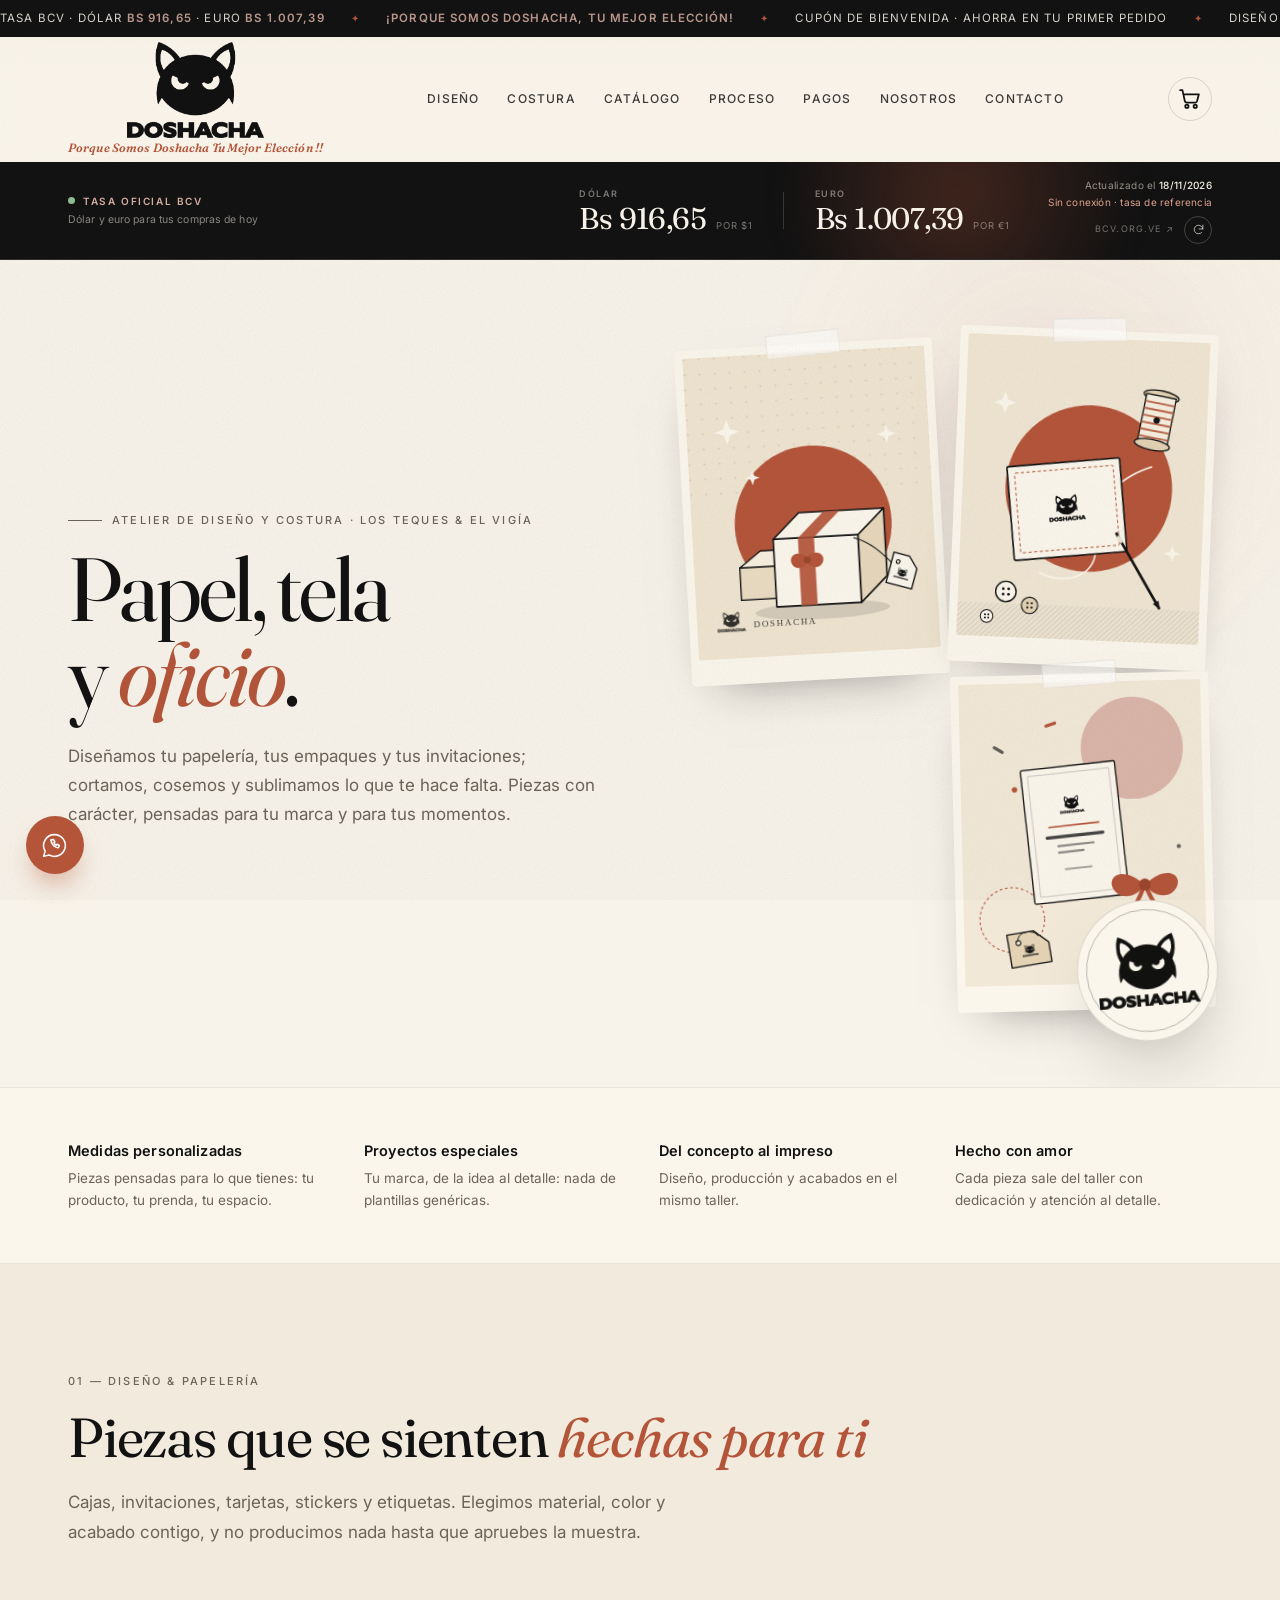
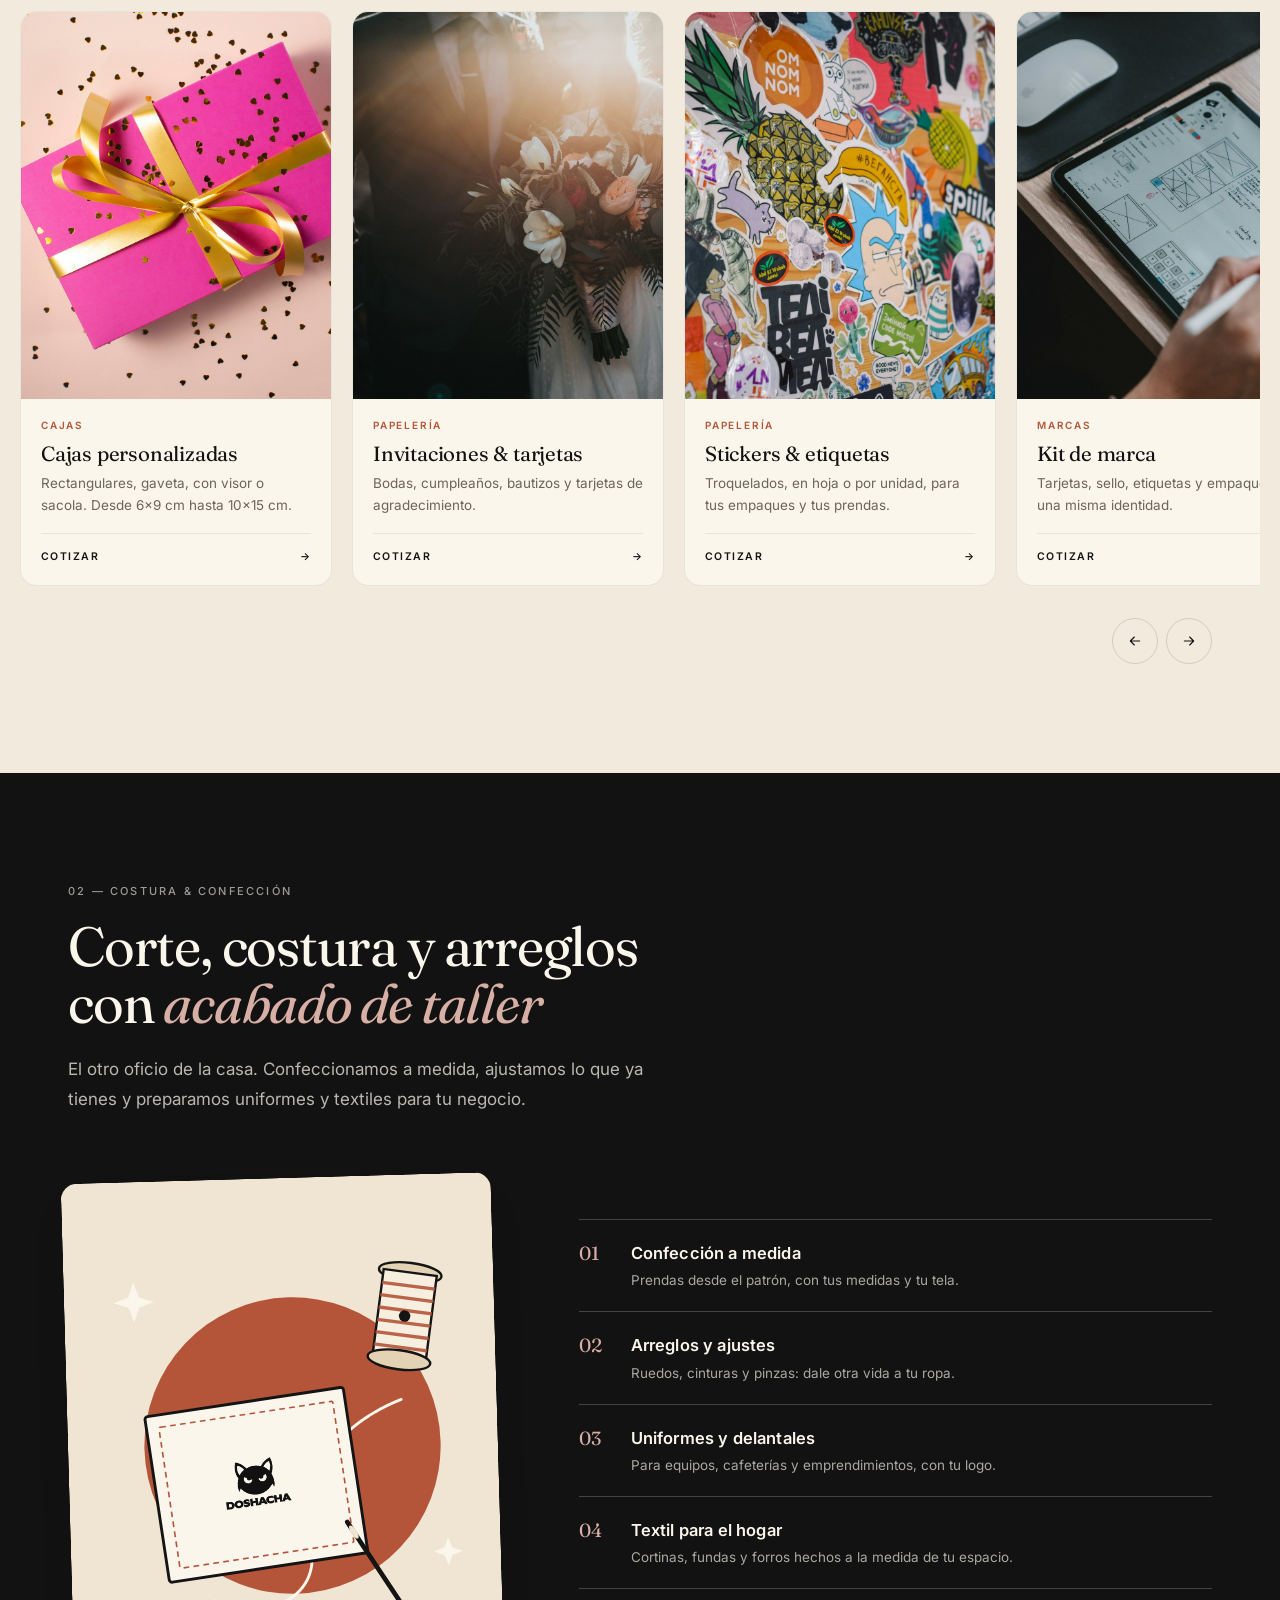
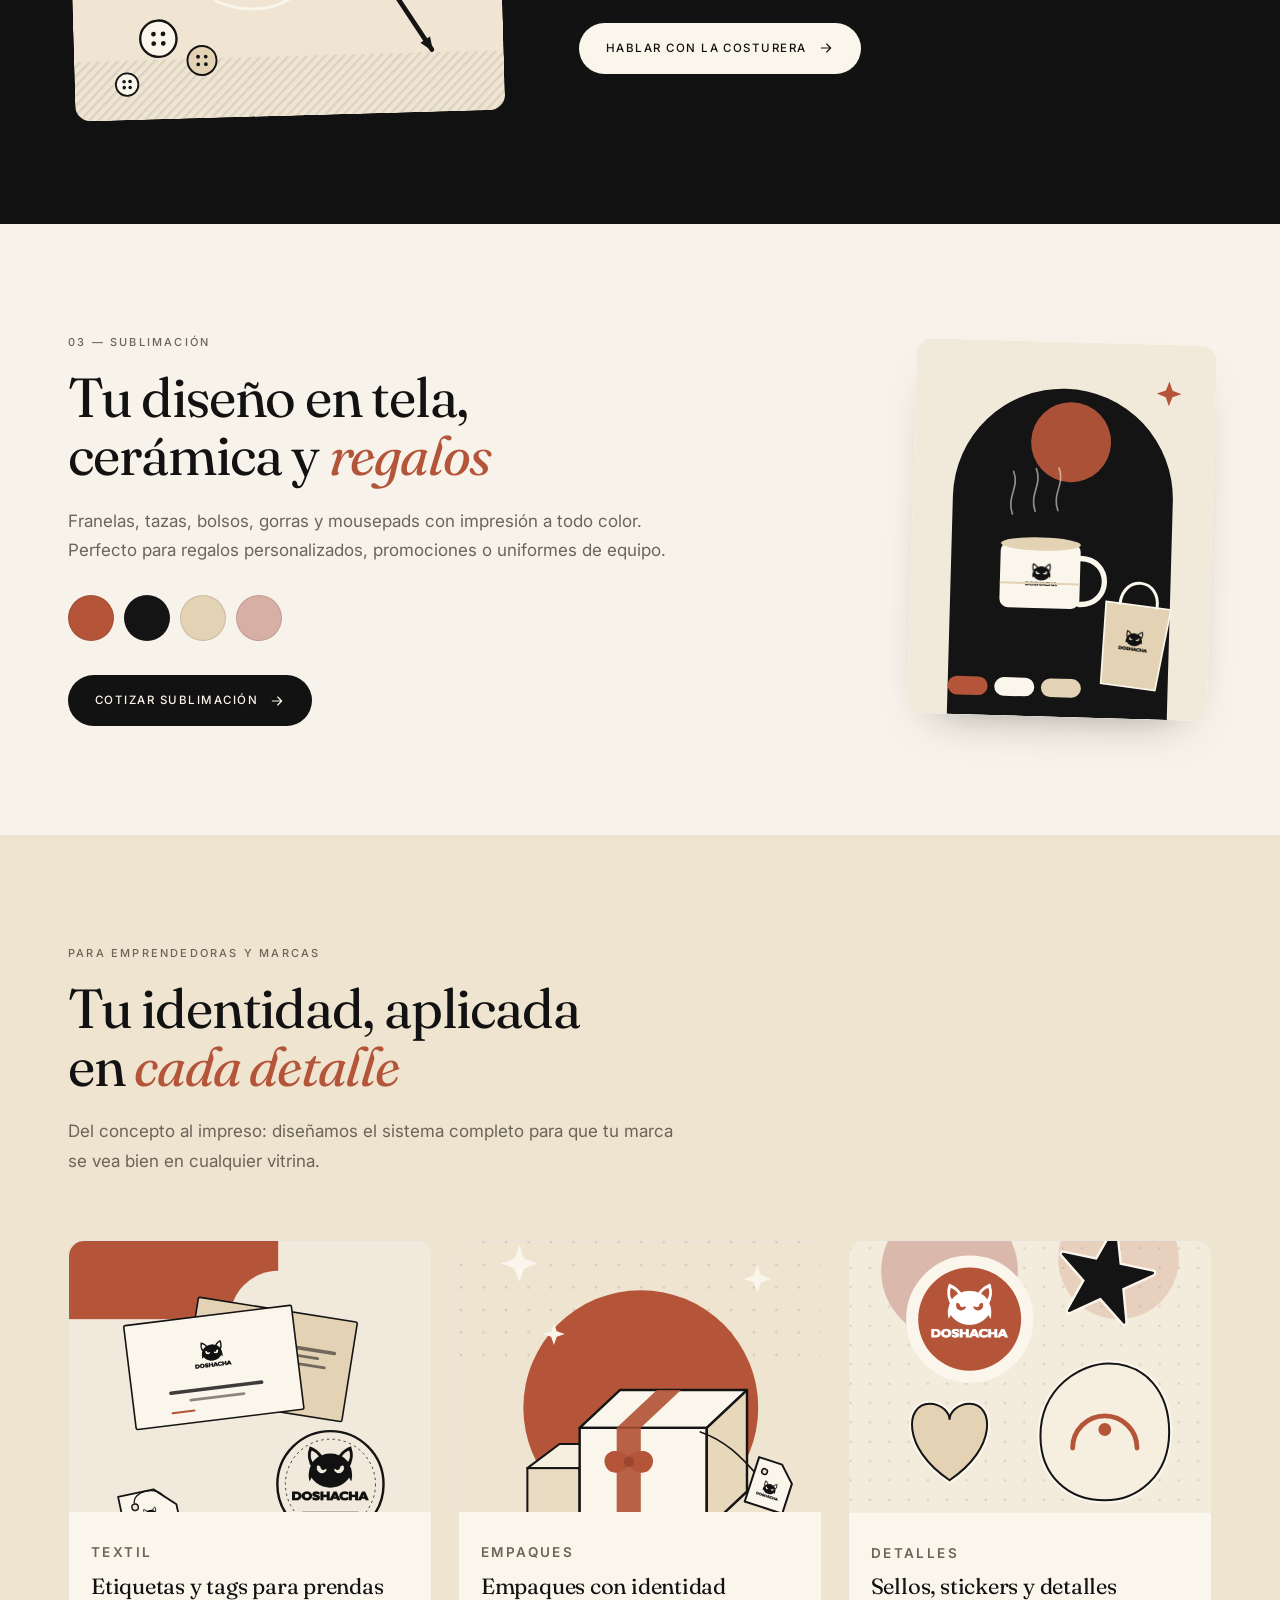
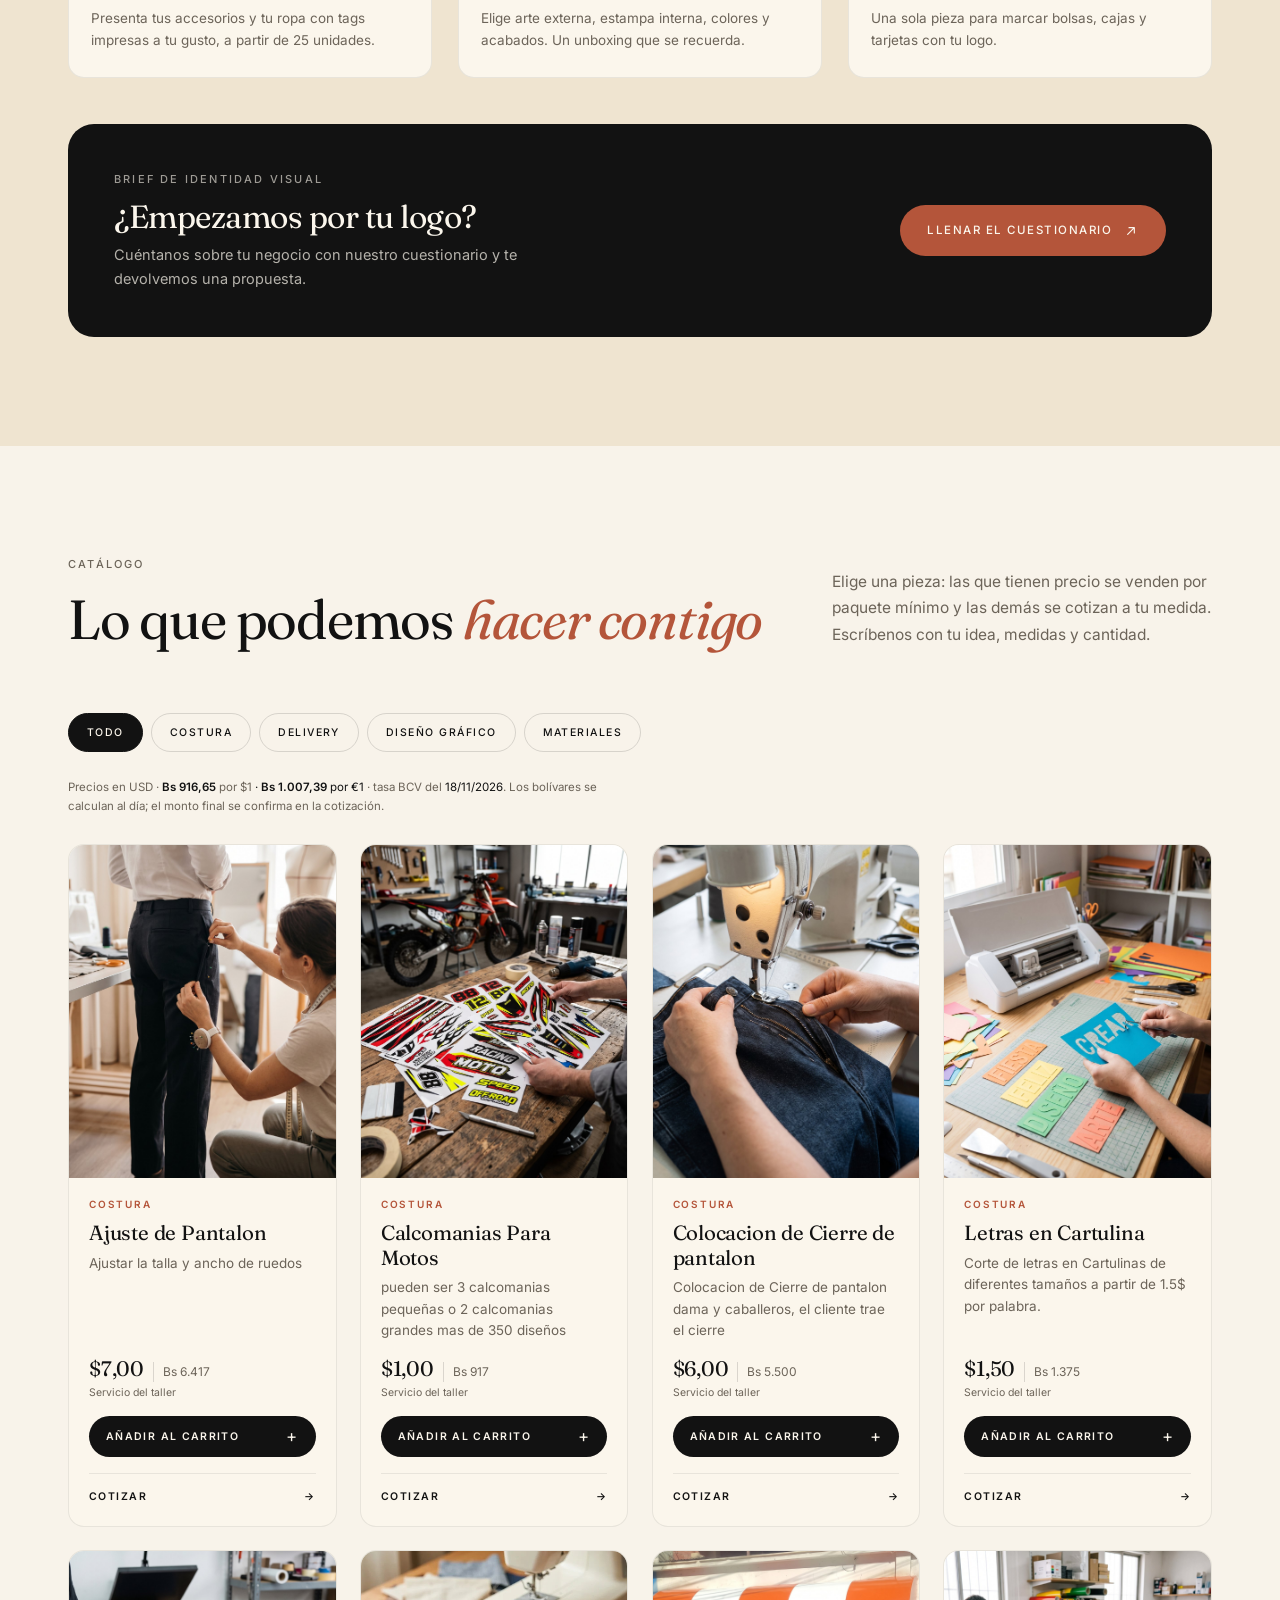
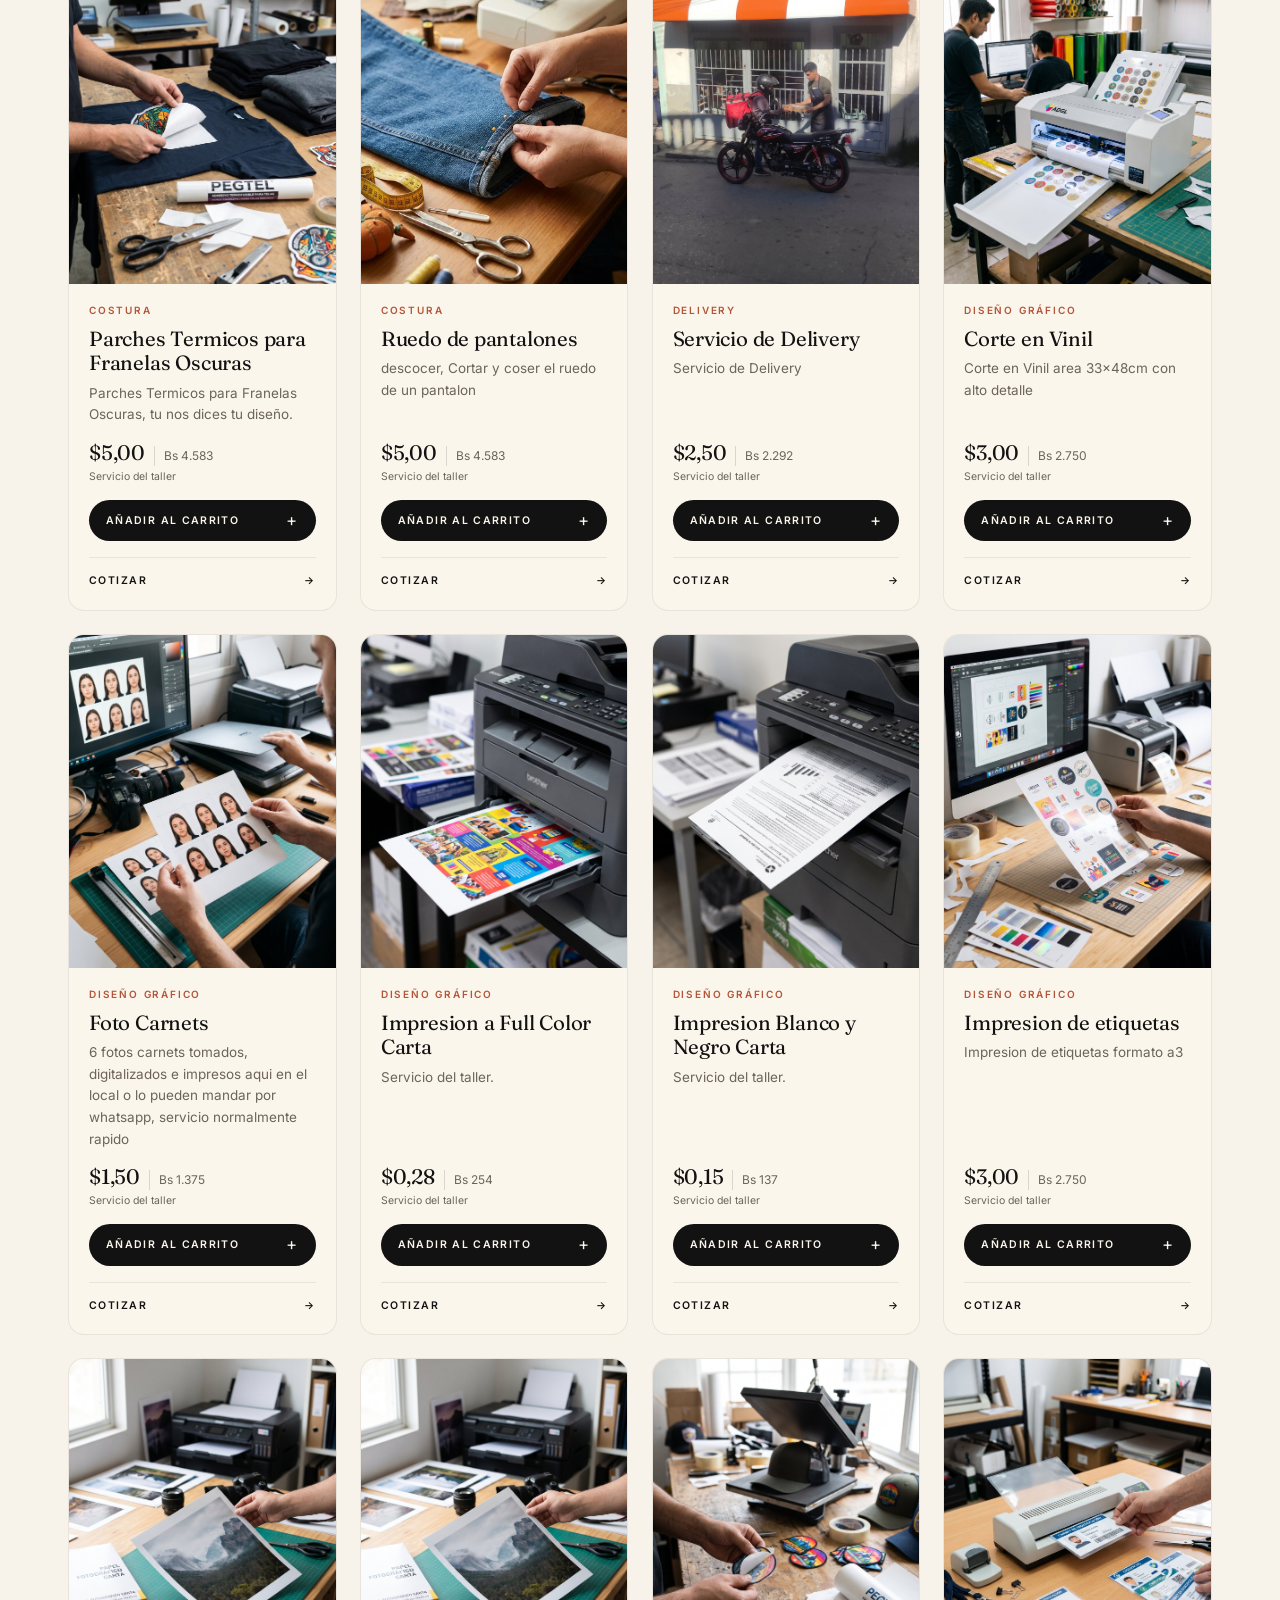
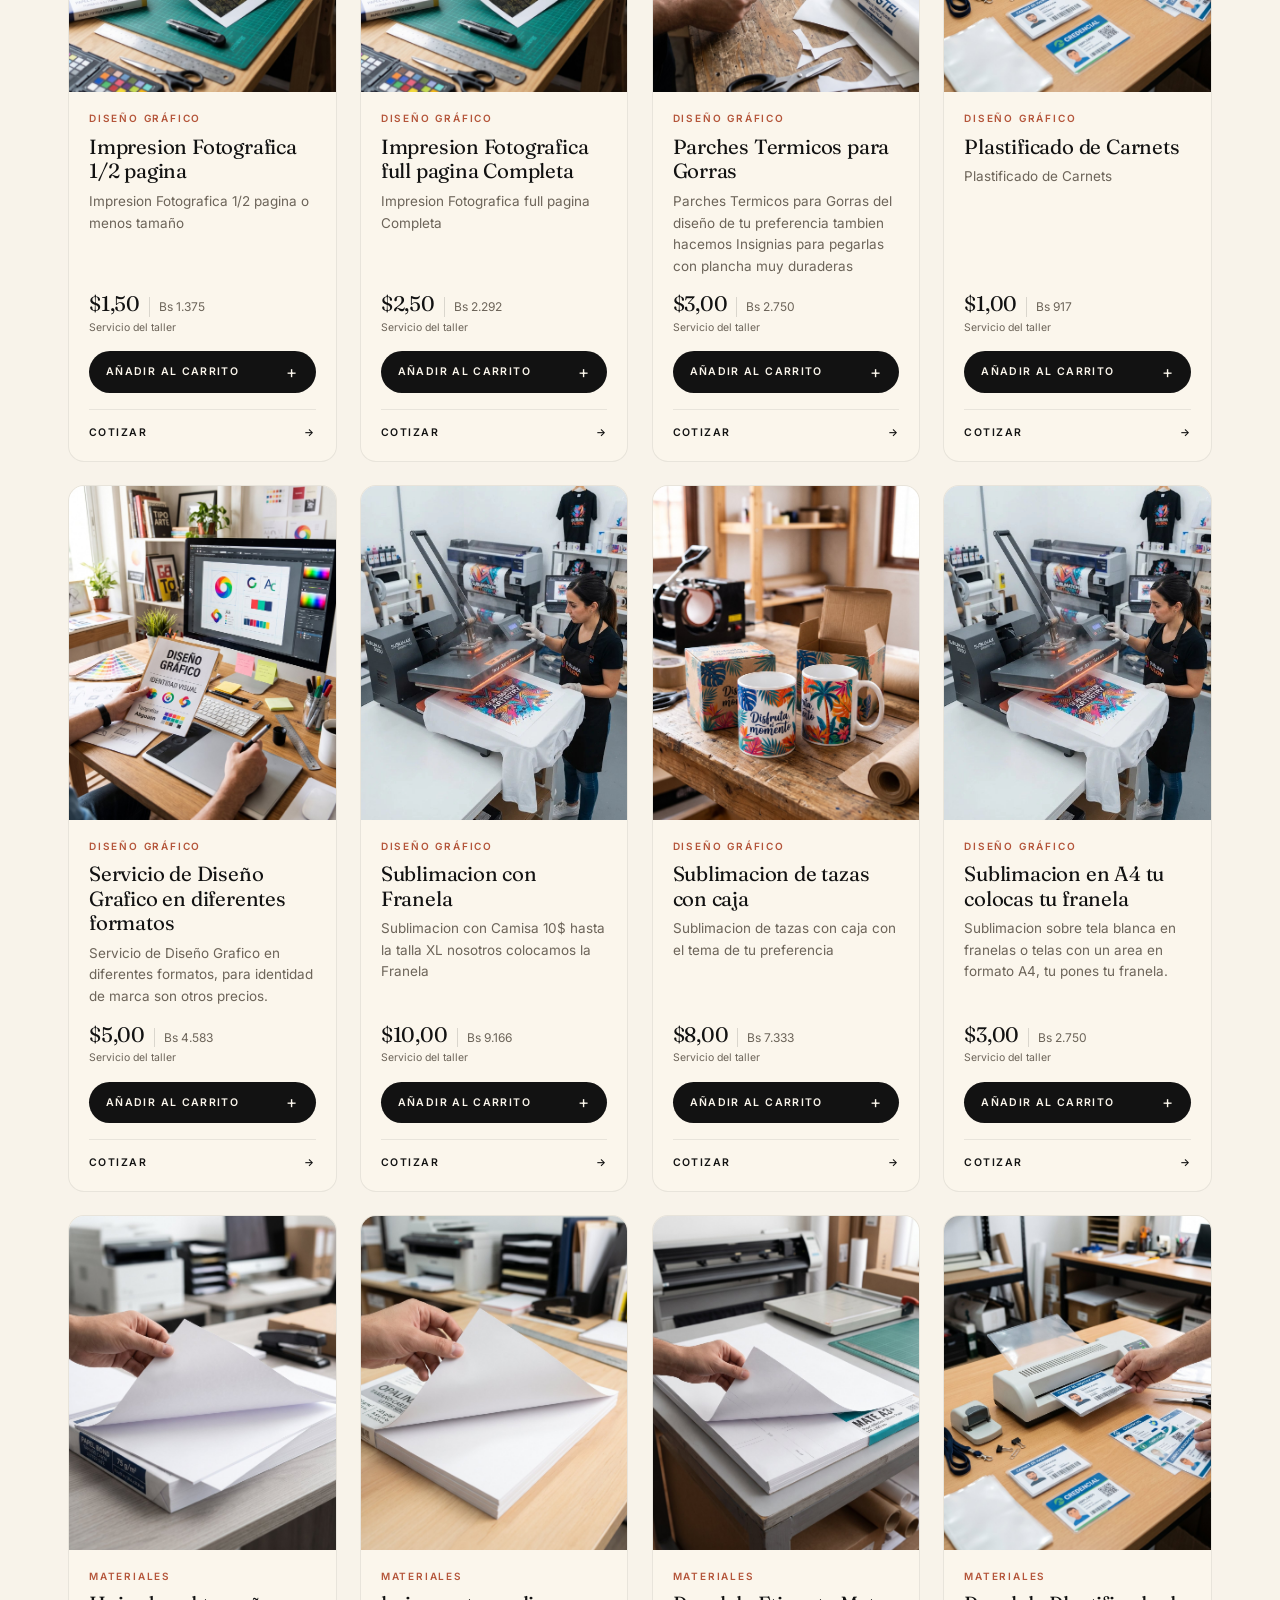
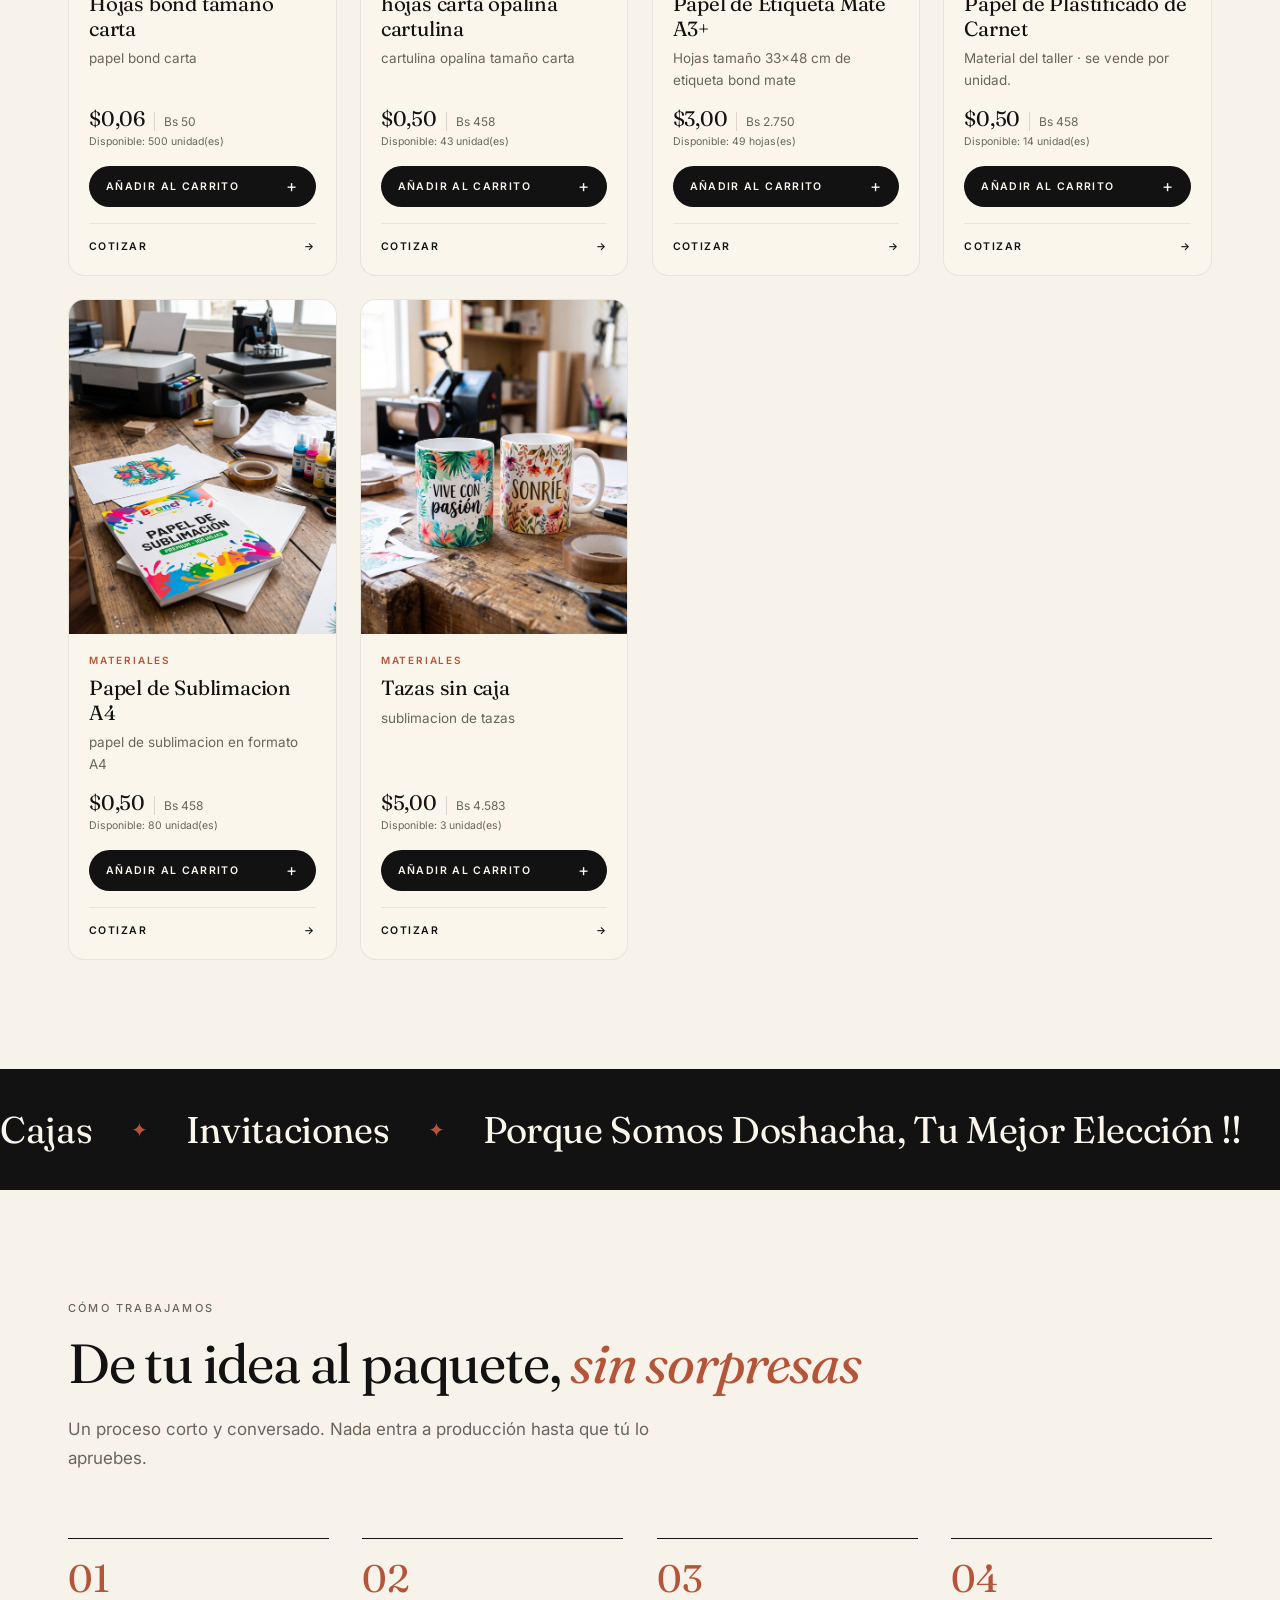
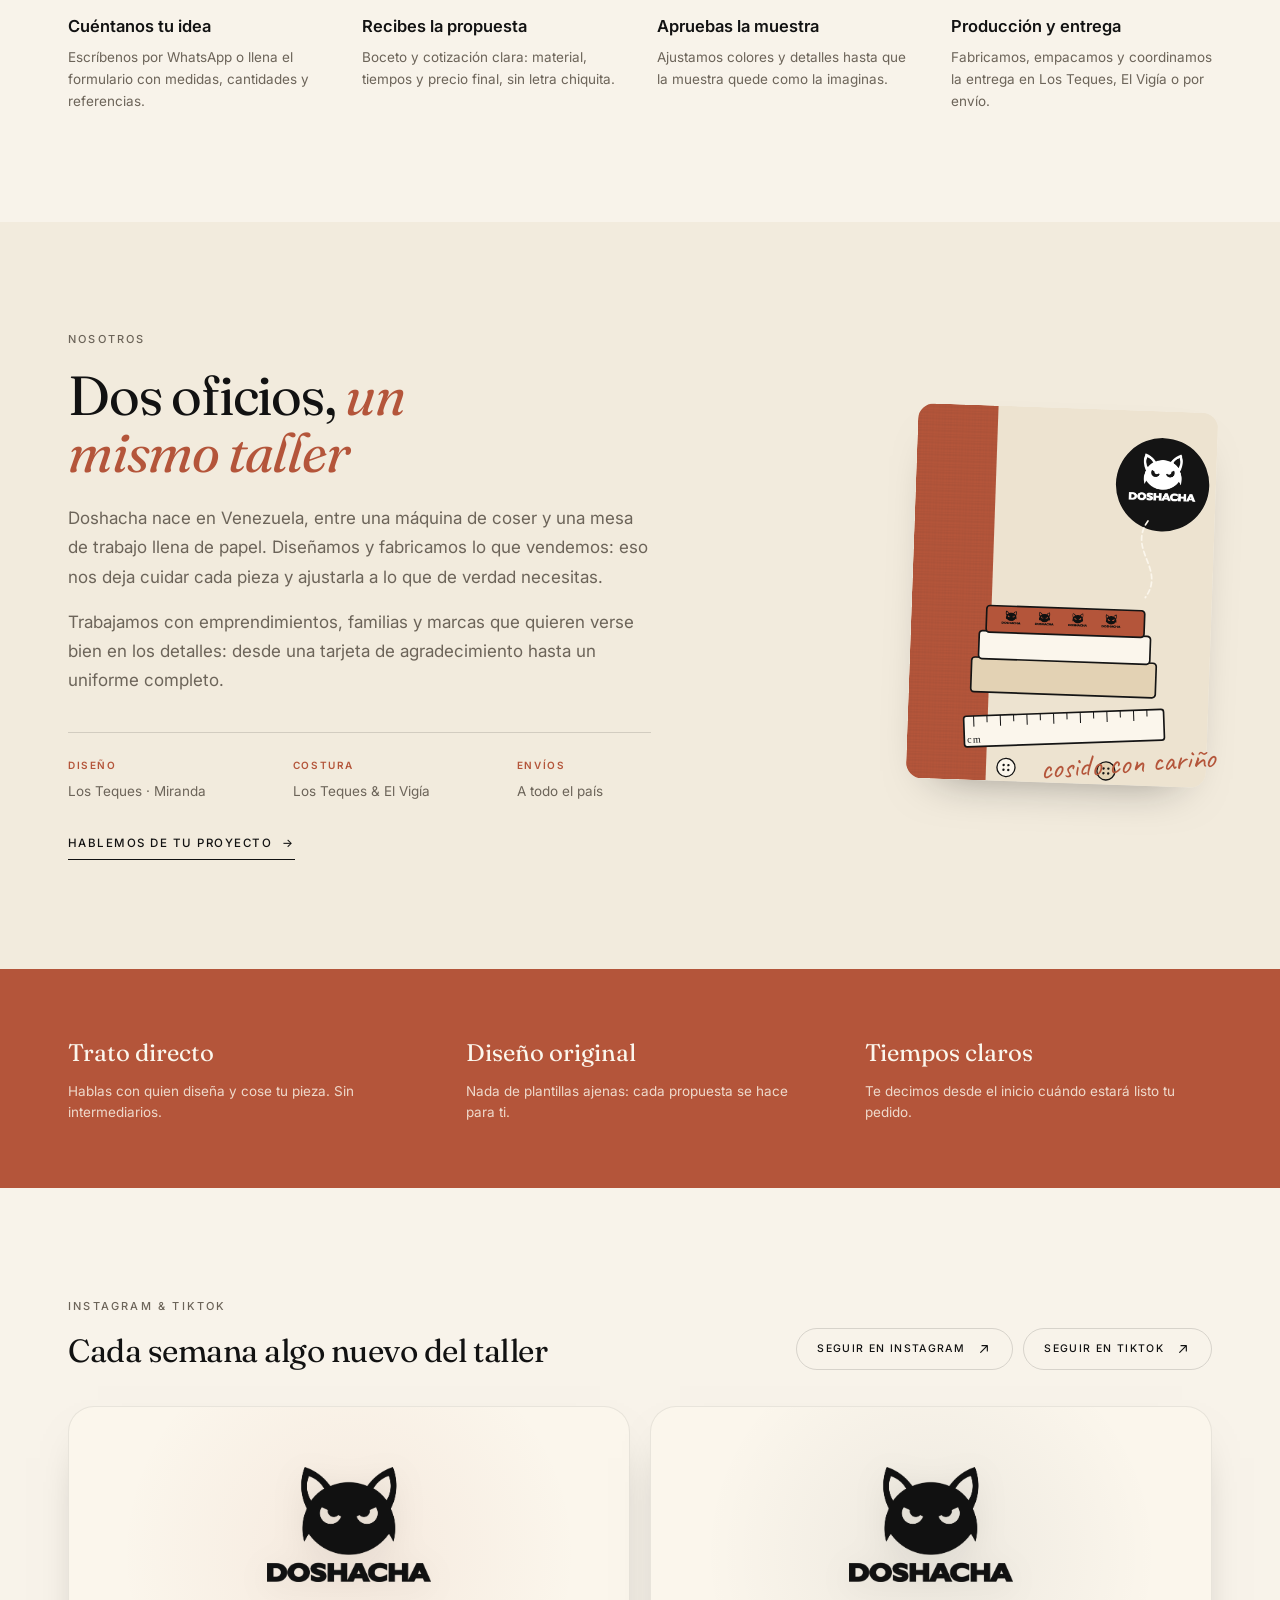
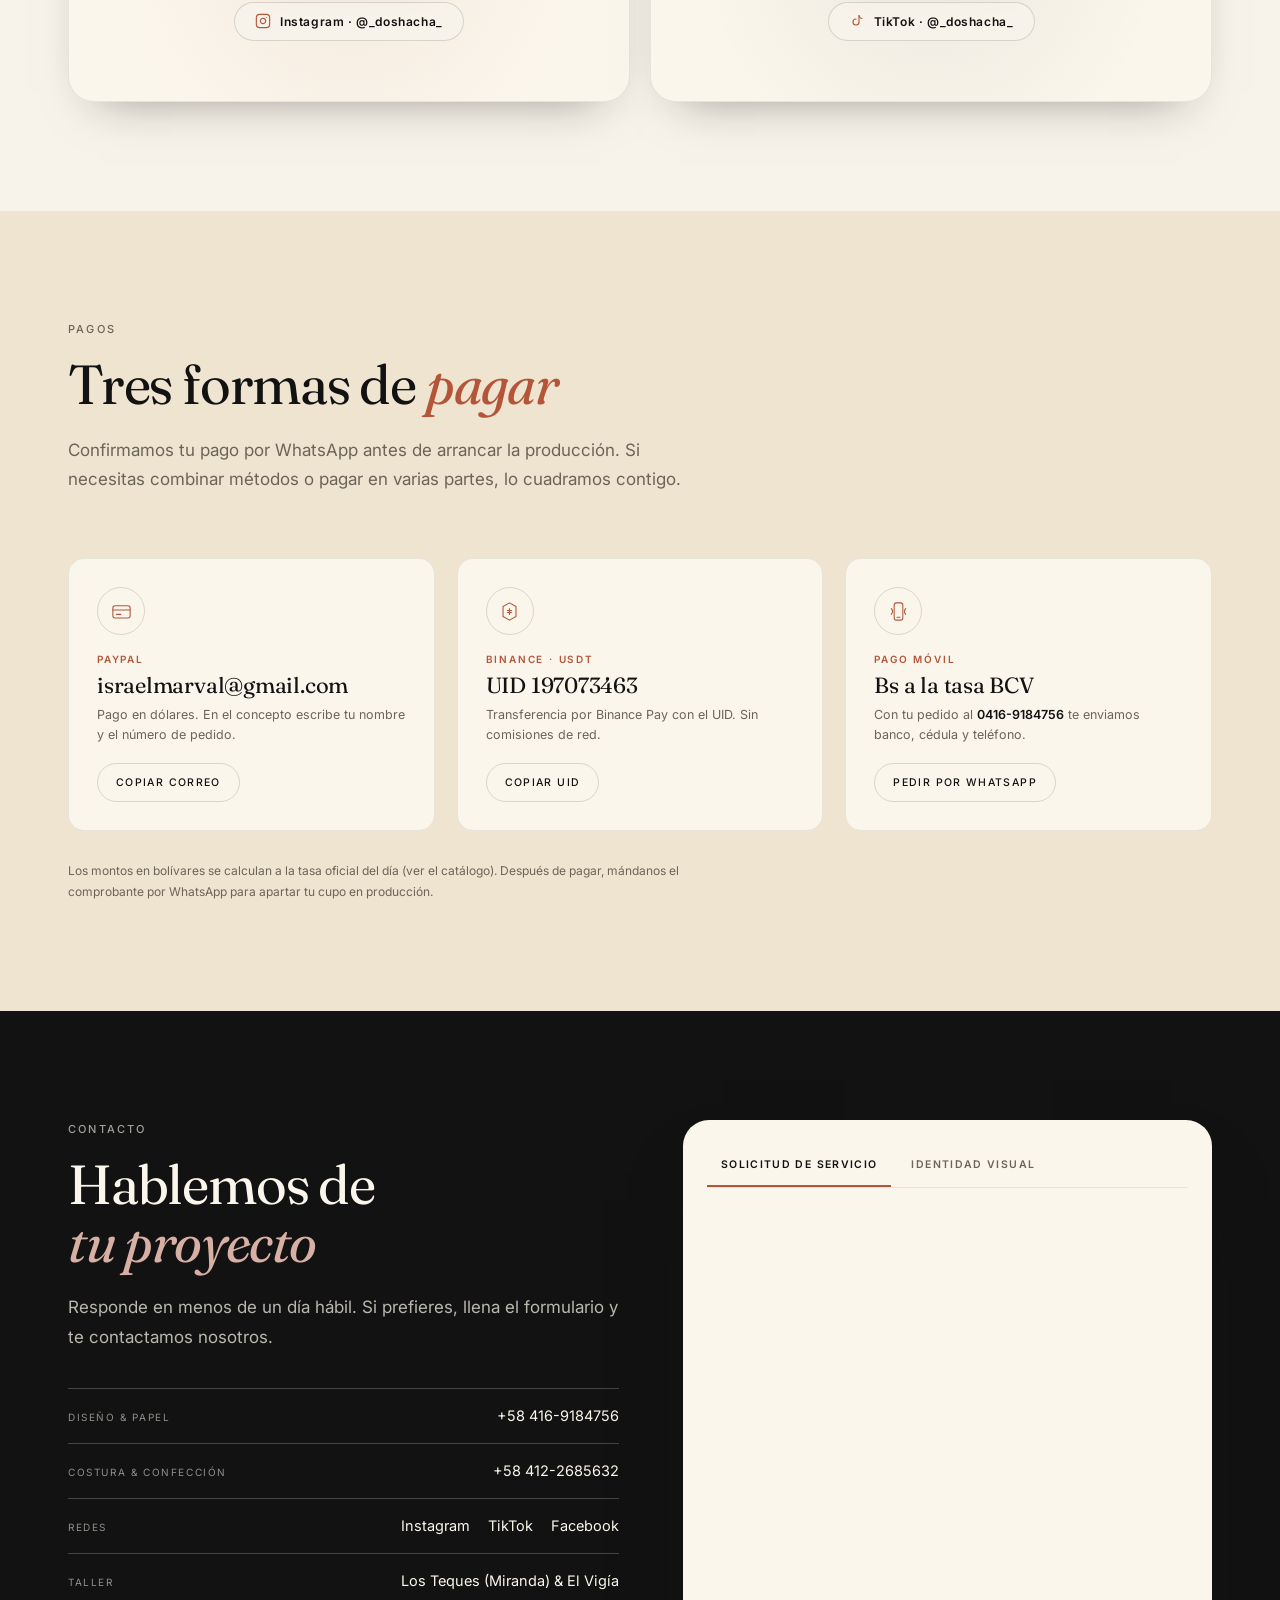
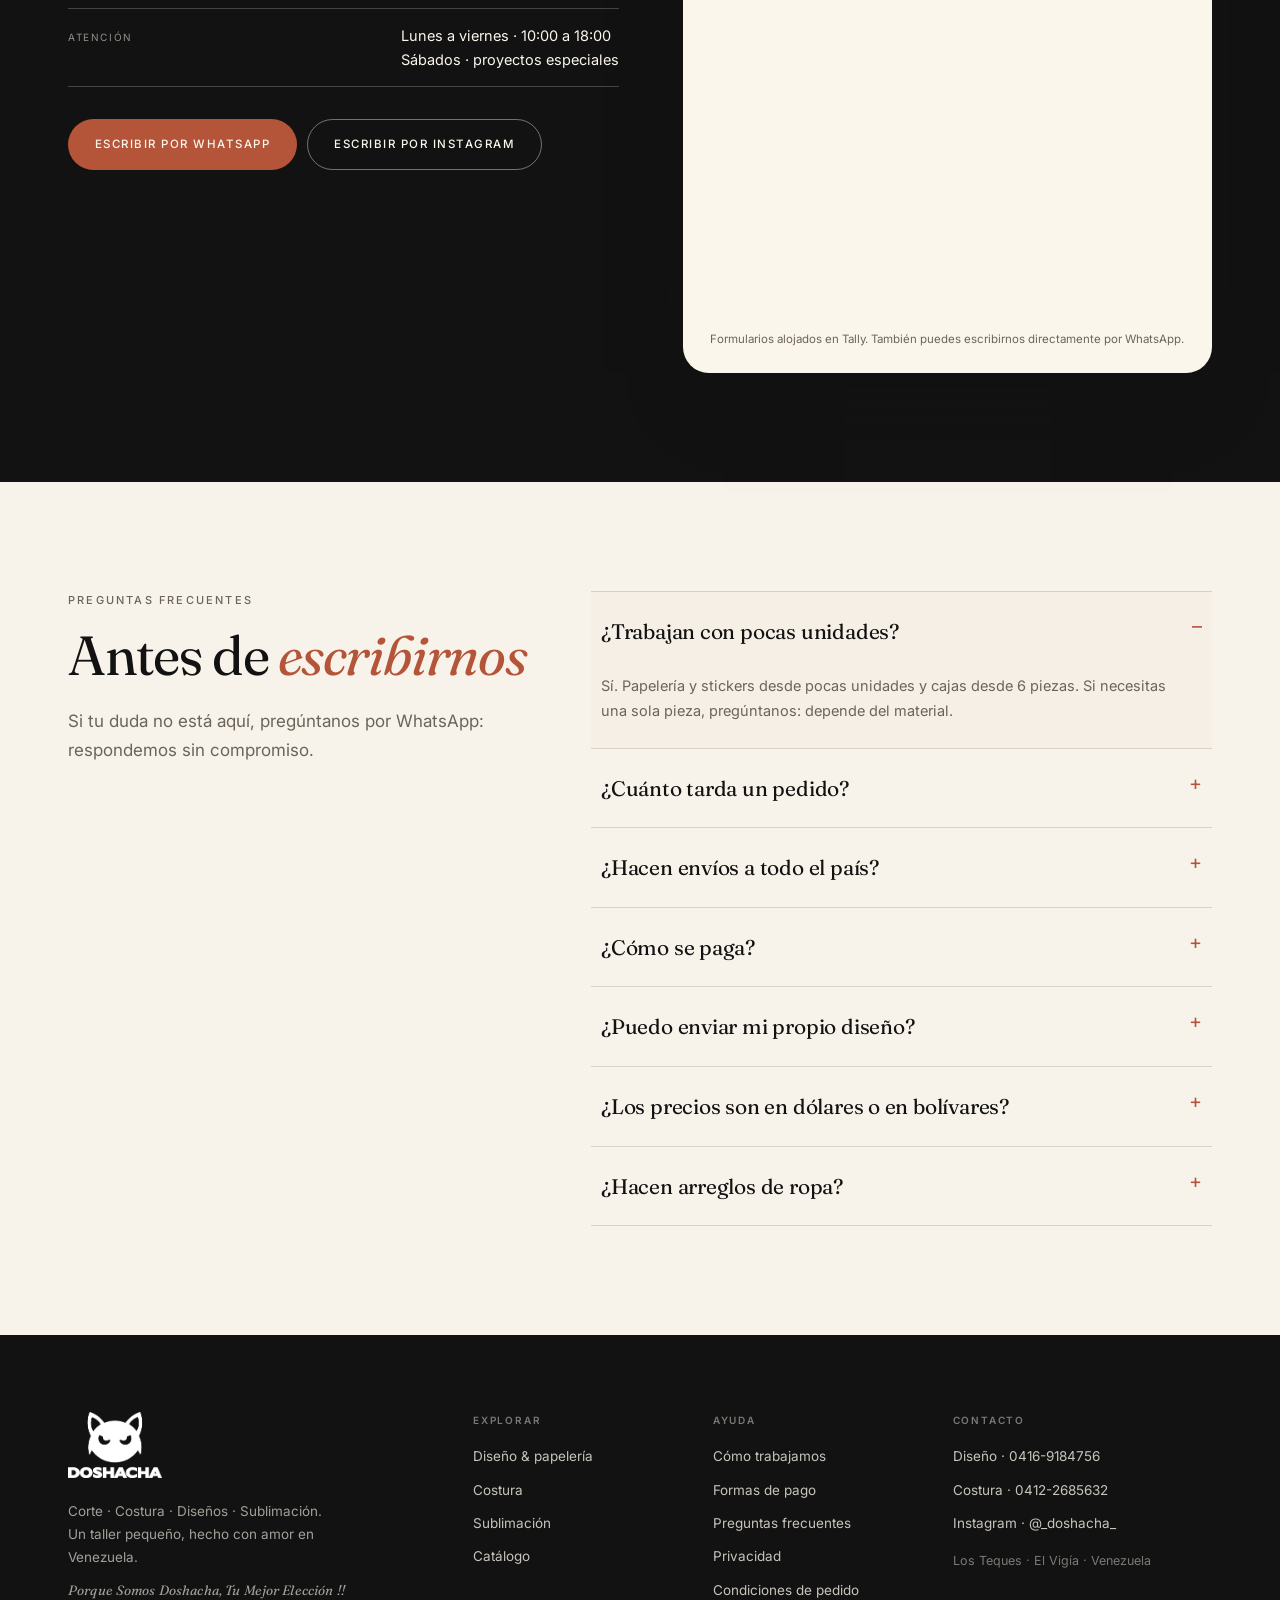
==== index.html @ ef07e636 "Sitio web Doshacha listo para publicacion" ====
<!doctype html>
<html lang="es">
<head>
<meta charset="utf-8">
<meta name="viewport" content="width=device-width, initial-scale=1">
<title>Doshacha — Diseño, costura y sublimación a tu medida</title>
<meta name="description" content="Papelería personalizada, cajas, invitaciones, stickers, sublimación y confección a medida. Un taller de diseño y costura en Los Teques y El Vigía. Envíos a todo el país.">
<meta name="theme-color" content="#F8F3EA">
<link rel="canonical" href="https://doshacha.com/">

<meta property="og:type" content="website">
<meta property="og:locale" content="es_VE">
<meta property="og:site_name" content="Doshacha">
<meta property="og:title" content="Doshacha — Diseño, costura y sublimación a tu medida">
<meta property="og:description" content="Papelería personalizada, empaques, invitaciones, sublimación y confección a medida. Hecho con amor, hecho para ti.">
<meta property="og:image" content="https://doshacha.com/assets/img/og-image.jpg">
<meta name="twitter:card" content="summary_large_image">

<link rel="icon" href="assets/img/favicon-64.png" sizes="64x64">
<link rel="apple-touch-icon" href="assets/img/icon-192.png">
<link rel="manifest" href="site.webmanifest">

<link rel="preconnect" href="https://fonts.googleapis.com">
<link rel="preconnect" href="https://fonts.gstatic.com" crossorigin>
<link href="https://fonts.googleapis.com/css2?family=Fraunces:ital,opsz,wght@0,9..144,300..700;1,9..144,300..700&family=Inter:wght@300;400;500;600&family=Caveat:wght@400;600&display=swap" rel="stylesheet">
<link rel="stylesheet" href="assets/css/styles.css">

<script type="application/ld+json">
{
  "@context": "https://schema.org",
  "@type": "LocalBusiness",
  "name": "Doshacha",
  "description": "Taller de diseño y costura: papelería personalizada, empaques, invitaciones, sublimación y confección a medida.",
  "image": "https://doshacha.com/assets/img/og-image.jpg",
  "telephone": ["+58 416 918 4756", "+58 412 268 5632"],
  "areaServed": ["Los Teques", "El Vigía", "Venezuela"],
  "paymentAccepted": "PayPal, Binance (USDT), Pago Móvil, Transferencia, Efectivo",
  "sameAs": [
    "https://www.instagram.com/_doshacha_",
    "https://www.tiktok.com/@_doshacha_",
    "https://www.facebook.com/61591918619129"
  ],
  "priceRange": "$$"
}
</script>
</head>
<body>
<a class="skip" href="#main">Saltar al contenido</a>
<div class="grain" aria-hidden="true"></div>

<!-- ================= AVISO SUPERIOR ================= -->
<div class="topbar" aria-hidden="false">
  <div class="topbar__track">
    <span class="topbar__item">Tasa BCV · dólar <strong data-tasa>Bs 916,65</strong><span data-tasa-euro-wrap> · euro <strong data-tasa-euro>Bs 1.007,39</strong></span></span>
    <span class="topbar__dot">✦</span>
    <span class="topbar__item"><strong>¡Porque Somos Doshacha, Tu Mejor Elección!</strong></span>
    <span class="topbar__dot">✦</span>
    <span class="topbar__item">Cupón de bienvenida · ahorra en tu primer pedido</span>
    <span class="topbar__dot">✦</span>
    <span class="topbar__item">Diseño · Costura · Sublimación</span>
    <span class="topbar__dot">✦</span>
    <span class="topbar__item">Los Teques &amp; El Vigía</span>
    <span class="topbar__dot">✦</span>
    <span class="topbar__item">Envíos a todo el país</span>
    <span class="topbar__dot">✦</span>
    <span class="topbar__item">Tasa BCV · dólar <strong data-tasa>Bs 916,65</strong><span data-tasa-euro-wrap> · euro <strong data-tasa-euro>Bs 1.007,39</strong></span></span>
    <span class="topbar__dot">✦</span>
    <span class="topbar__item"><strong>¡Porque Somos Doshacha, Tu Mejor Elección!</strong></span>
    <span class="topbar__dot">✦</span>
    <span class="topbar__item">Cupón de bienvenida · ahorra en tu primer pedido</span>
    <span class="topbar__dot">✦</span>
    <span class="topbar__item">Diseño · Costura · Sublimación</span>
    <span class="topbar__dot">✦</span>
    <span class="topbar__item">Los Teques &amp; El Vigía</span>
    <span class="topbar__dot">✦</span>
    <span class="topbar__item">Envíos a todo el país</span>
    <span class="topbar__dot">✦</span>
  </div>
</div>

<!-- ================= HEADER ================= -->
<header class="header" id="header">
  <div class="wrap header__inner">
    <a class="brand" href="#inicio" aria-label="Doshacha, inicio">
      <img class="brand__logo" src="assets/img/logo.png" alt="Doshacha" width="1794" height="1262">
      <span class="brand__slogan">Porque Somos Doshacha Tu Mejor Elección !!</span>
    </a>

    <nav class="nav" aria-label="Navegación principal">
      <a href="#diseno">Diseño</a>
      <a href="#costura">Costura</a>
      <a href="#catalogo">Catálogo</a>
      <a href="#proceso">Proceso</a>
      <a href="#pagos">Pagos</a>
      <a href="#nosotros">Nosotros</a>
      <a href="#contacto">Contacto</a>
    </nav>

    <div class="header__actions">
      <button class="cart-toggle"
              id="cartToggle"
              type="button"
              data-cart-open
              aria-haspopup="dialog"
              aria-controls="cartDrawer"
              aria-label="Abrir carrito de compras"
              title="Carrito de compras">
        <svg viewBox="0 0 24 24" aria-hidden="true" class="ico">
          <path d="M3 4h2.2l2.3 10.4a2 2 0 0 0 2 1.6h7.8a2 2 0 0 0 1.9-1.4L21 8H6"/>
          <circle cx="9.5" cy="19.5" r="1.6"/>
          <circle cx="17.5" cy="19.5" r="1.6"/>
        </svg>
        <span class="cart-toggle__count" id="cartCount" hidden>0</span>
      </button>
      <button class="burger" id="burger" aria-label="Abrir menú" aria-expanded="false" aria-controls="drawer">
        <span></span><span></span>
      </button>
    </div>
  </div>
  <div class="scroll-progress" id="scrollProgress" aria-hidden="true"></div>
</header>

<!-- ================= TASAS BCV ================= -->
<section class="rateboard" id="tasas" aria-label="Tasas oficiales del Banco Central de Venezuela">
  <div class="wrap rateboard__inner">
    <div class="rateboard__intro">
      <span class="rateboard__badge"><span class="rateboard__live" aria-hidden="true"></span> Tasa oficial BCV</span>
      <span class="rateboard__caption">Dólar y euro para tus compras de hoy</span>
    </div>

    <div class="rateboard__rates" aria-live="polite">
      <div class="rateboard__item">
        <span class="rateboard__label">Dólar</span>
        <strong class="rateboard__value" data-tasa>Bs 916,65</strong>
        <span class="rateboard__unit">por $1</span>
      </div>
      <span class="rateboard__divider" aria-hidden="true"></span>
      <div class="rateboard__item" data-tasa-euro-wrap>
        <span class="rateboard__label">Euro</span>
        <strong class="rateboard__value" data-tasa-euro>Bs 1.007,39</strong>
        <span class="rateboard__unit">por €1</span>
      </div>
    </div>

    <div class="rateboard__meta">
      <div class="rateboard__stamp">
        <span class="rateboard__date">Actualizado el <b data-fecha>18/11/2026</b></span>
        <span class="rateboard__status" data-tasa-estado role="status" aria-live="polite">Consultando el BCV…</span>
      </div>
      <div class="rateboard__tools">
        <a class="rateboard__link" href="https://www.bcv.org.ve/" target="_blank" rel="noopener">bcv.org.ve <span aria-hidden="true">↗</span></a>
        <button class="rateboard__refresh" type="button" data-tasa-refresh aria-label="Actualizar las tasas del BCV" title="Actualizar las tasas">
          <svg viewBox="0 0 24 24" aria-hidden="true"><path d="M20 11a8 8 0 1 0-2.3 6.7"/><path d="M20 4v7h-7"/></svg>
        </button>
      </div>
    </div>
  </div>
</section>

<!-- ================= MENÚ MÓVIL ================= -->
<div class="drawer" id="drawer" aria-hidden="true">
  <nav class="drawer__nav" aria-label="Navegación móvil">
    <a href="#diseno"><span>01</span>Diseño &amp; Papelería</a>
    <a href="#costura"><span>02</span>Costura &amp; Confección</a>
    <a href="#sublimacion"><span>03</span>Sublimación</a>
    <a href="#catalogo"><span>04</span>Catálogo</a>
    <a href="#proceso"><span>05</span>Cómo trabajamos</a>
    <a href="#pagos"><span>06</span>Pagos</a>
    <a href="#nosotros"><span>07</span>Nosotros</a>
    <a href="#contacto"><span>08</span>Contacto</a>
  </nav>
  <div class="drawer__foot">
    <p class="drawer__slogan">Porque Somos Doshacha · Tu Mejor Elección !!</p>
    <a class="btn btn--clay" href="https://wa.me/584169184756" target="_blank" rel="noopener">WhatsApp Diseño · 0416-9184756</a>
    <a class="btn btn--line" href="https://wa.me/584122685632" target="_blank" rel="noopener">WhatsApp Costura · 0412-2685632</a>
    <div class="drawer__social">
      <a href="https://www.instagram.com/_doshacha_" target="_blank" rel="noopener">Instagram</a>
      <a href="https://www.tiktok.com/@_doshacha_" target="_blank" rel="noopener">TikTok</a>
      <a href="https://www.facebook.com/61591918619129" target="_blank" rel="noopener">Facebook</a>
    </div>
  </div>
</div>

<main id="main">

<!-- ================= HERO ================= -->
<section class="hero" id="inicio">
  <div class="wrap hero__grid">
    <div class="hero__copy">
      <p class="eyebrow eyebrow--line">Atelier de diseño y costura · Los Teques &amp; El Vigía</p>
      <h1 class="hero__title">Papel, tela y <em>oficio</em>.</h1>
      <p class="lede">
        Diseñamos tu papelería, tus empaques y tus invitaciones; cortamos, cosemos y sublimamos lo que
        te hace falta. Piezas con carácter, pensadas para tu marca y para tus momentos.
      </p>

    </div>

    <div class="hero__art">
      <figure class="poster poster--a" aria-hidden="true"><img src="assets/img/art/art-cajas.svg" alt="" width="900" height="1125"></figure>
      <figure class="poster poster--b" aria-hidden="true"><img src="assets/img/art/art-costura.svg" alt="" width="900" height="1125"></figure>
      <figure class="poster poster--c" aria-hidden="true"><img src="assets/img/art/art-evento.svg" alt="" width="900" height="1125"></figure>
      <figure class="hero__signature">
        <img src="assets/img/logo.png" alt="Doshacha" width="1794" height="1262">
      </figure>
    </div>
  </div>
</section>

<!-- ================= BENEFICIOS ================= -->
<section class="benefits" aria-label="Lo que nos distingue">
  <div class="wrap benefits__grid">
    <div class="benefit">
      <h3>Medidas personalizadas</h3>
      <p>Piezas pensadas para lo que tienes: tu producto, tu prenda, tu espacio.</p>
    </div>
    <div class="benefit">
      <h3>Proyectos especiales</h3>
      <p>Tu marca, de la idea al detalle: nada de plantillas genéricas.</p>
    </div>
    <div class="benefit">
      <h3>Del concepto al impreso</h3>
      <p>Diseño, producción y acabados en el mismo taller.</p>
    </div>
    <div class="benefit">
      <h3>Hecho con amor</h3>
      <p>Cada pieza sale del taller con dedicación y atención al detalle.</p>
    </div>
  </div>
</section>

<!-- ================= DISEÑO ================= -->
<section class="sec sec--paper" id="diseno">
  <div class="wrap">
    <div class="sec__head">
      <p class="eyebrow">01 — Diseño &amp; Papelería</p>
      <h2 class="h2">Piezas que se sienten <em>hechas para ti</em></h2>
      <p class="lede lede--narrow">
        Cajas, invitaciones, tarjetas, stickers y etiquetas. Elegimos material, color y acabado contigo,
        y no producimos nada hasta que apruebes la muestra.
      </p>
    </div>

    <div class="rail" data-rail>
      <article class="pcard">
        <a class="pcard__media" href="#catalogo"><img src="assets/img/fotos/cajas.jpg" alt="Cajas personalizadas con lazo y etiqueta" loading="lazy" width="900" height="1125"></a>
        <div class="pcard__body">
          <p class="pcard__cat">Cajas</p>
          <h3 class="pcard__title">Cajas personalizadas</h3>
          <p class="pcard__desc">Rectangulares, gaveta, con visor o sacola. Desde 6×9 cm hasta 10×15 cm.</p>
          <a class="pcard__cta" href="https://wa.me/584169184756?text=Hola%2C%20quiero%20cotizar%20cajas%20personalizadas." target="_blank" rel="noopener">Cotizar <span aria-hidden="true">→</span></a>
        </div>
      </article>

      <article class="pcard">
        <a class="pcard__media" href="#catalogo"><img src="assets/img/fotos/invitaciones.jpg" alt="Invitaciones y tarjetas impresas" loading="lazy" width="900" height="1125"></a>
        <div class="pcard__body">
          <p class="pcard__cat">Papelería</p>
          <h3 class="pcard__title">Invitaciones &amp; tarjetas</h3>
          <p class="pcard__desc">Bodas, cumpleaños, bautizos y tarjetas de agradecimiento.</p>
          <a class="pcard__cta" href="https://wa.me/584169184756?text=Hola%2C%20quiero%20cotizar%20invitaciones." target="_blank" rel="noopener">Cotizar <span aria-hidden="true">→</span></a>
        </div>
      </article>

      <article class="pcard">
        <a class="pcard__media" href="#catalogo"><img src="assets/img/fotos/stickers.jpg" alt="Stickers troquelados de Doshacha" loading="lazy" width="900" height="1125"></a>
        <div class="pcard__body">
          <p class="pcard__cat">Papelería</p>
          <h3 class="pcard__title">Stickers &amp; etiquetas</h3>
          <p class="pcard__desc">Troquelados, en hoja o por unidad, para tus empaques y tus prendas.</p>
          <a class="pcard__cta" href="https://wa.me/584169184756?text=Hola%2C%20quiero%20cotizar%20stickers%20o%20etiquetas." target="_blank" rel="noopener">Cotizar <span aria-hidden="true">→</span></a>
        </div>
      </article>

      <article class="pcard">
        <a class="pcard__media" href="#catalogo"><img src="assets/img/fotos/marca.jpg" alt="Kit de identidad visual para marcas" loading="lazy" width="900" height="1125"></a>
        <div class="pcard__body">
          <p class="pcard__cat">Marcas</p>
          <h3 class="pcard__title">Kit de marca</h3>
          <p class="pcard__desc">Tarjetas, sello, etiquetas y empaque con una misma identidad.</p>
          <a class="pcard__cta" href="https://wa.me/584169184756?text=Hola%2C%20quiero%20cotizar%20un%20kit%20de%20marca." target="_blank" rel="noopener">Cotizar <span aria-hidden="true">→</span></a>
        </div>
      </article>

      <article class="pcard">
        <a class="pcard__media" href="#catalogo"><img src="assets/img/fotos/evento.jpg" alt="Detalles y souvenirs para eventos" loading="lazy" width="900" height="1125"></a>
        <div class="pcard__body">
          <p class="pcard__cat">Papelería</p>
          <h3 class="pcard__title">Detalles &amp; souvenirs</h3>
          <p class="pcard__desc">Recuerdos y papelería coordinada para tu celebración.</p>
          <a class="pcard__cta" href="https://wa.me/584169184756?text=Hola%2C%20quiero%20cotizar%20detalles%20para%20un%20evento." target="_blank" rel="noopener">Cotizar <span aria-hidden="true">→</span></a>
        </div>
      </article>
    </div>

    <div class="rail__nav">
      <button class="rail__btn" data-rail-prev aria-label="Anterior"><svg viewBox="0 0 24 24" class="ico"><path d="M19 12H5M11 18l-6-6 6-6"/></svg></button>
      <button class="rail__btn" data-rail-next aria-label="Siguiente"><svg viewBox="0 0 24 24" class="ico"><path d="M5 12h14M13 6l6 6-6 6"/></svg></button>
    </div>
  </div>
</section>


<!-- ================= COSTURA ================= -->
<section class="sec sec--ink" id="costura">
  <div class="wrap">
    <div class="sec__head sec__head--light">
      <p class="eyebrow">02 — Costura &amp; Confección</p>
      <h2 class="h2">Corte, costura y arreglos con <em>acabado de taller</em></h2>
      <p class="lede lede--narrow">
        El otro oficio de la casa. Confeccionamos a medida, ajustamos lo que ya tienes y preparamos
        uniformes y textiles para tu negocio.
      </p>
    </div>

    <div class="feature__grid feature__grid--ink">
      <div class="feature__media feature__media--dark">
        <img src="assets/img/art/art-costura.svg" alt="Hilo, botones y tela: costura a medida" loading="lazy" width="900" height="1125">
      </div>
      <div class="feature__copy">
        <ul class="sew">
          <li>
            <span class="sew__n">01</span>
            <div>
              <h3>Confección a medida</h3>
              <p>Prendas desde el patrón, con tus medidas y tu tela.</p>
            </div>
          </li>
          <li>
            <span class="sew__n">02</span>
            <div>
              <h3>Arreglos y ajustes</h3>
              <p>Ruedos, cinturas y pinzas: dale otra vida a tu ropa.</p>
            </div>
          </li>
          <li>
            <span class="sew__n">03</span>
            <div>
              <h3>Uniformes y delantales</h3>
              <p>Para equipos, cafeterías y emprendimientos, con tu logo.</p>
            </div>
          </li>
          <li>
            <span class="sew__n">04</span>
            <div>
              <h3>Textil para el hogar</h3>
              <p>Cortinas, fundas y forros hechos a la medida de tu espacio.</p>
            </div>
          </li>
        </ul>
        <a class="btn btn--paper" href="https://wa.me/584122685632?text=Hola%20Doshacha%2C%20quiero%20informaci%C3%B3n%20de%20costura." target="_blank" rel="noopener">
          Hablar con la costurera
          <svg viewBox="0 0 24 24" class="ico" aria-hidden="true"><path d="M5 12h14M13 6l6 6-6 6"/></svg>
        </a>
      </div>
    </div>
  </div>
</section>

<!-- ================= SUBLIMACIÓN ================= -->
<section class="sec" id="sublimacion">
  <div class="wrap feature__grid feature__grid--reverse">
    <div class="feature__media">
      <img src="assets/img/art/art-sublimacion.svg" alt="Taza, bolso y muestras de color sublimadas" loading="lazy" width="900" height="1125">
    </div>
    <div class="feature__copy">
      <p class="eyebrow">03 — Sublimación</p>
      <h2 class="h2">Tu diseño en tela, cerámica y <em>regalos</em></h2>
      <p class="lede">
        Franelas, tazas, bolsos, gorras y mousepads con impresión a todo color. Perfecto para
        regalos personalizados, promociones o uniformes de equipo.
      </p>
      <div class="swatches" aria-hidden="true">
        <span style="--c:#B4553A"></span><span style="--c:#141414"></span><span style="--c:#E3D2B4"></span><span style="--c:#D8AFA4"></span>
      </div>
      <a class="btn btn--dark" href="https://wa.me/584169184756?text=Hola%2C%20quiero%20cotizar%20sublimaci%C3%B3n." target="_blank" rel="noopener">
        Cotizar sublimación
        <svg viewBox="0 0 24 24" class="ico" aria-hidden="true"><path d="M5 12h14M13 6l6 6-6 6"/></svg>
      </a>
    </div>
  </div>
</section>

<!-- ================= PARA MARCAS ================= -->
<section class="sec sec--sand" id="marcas">
  <div class="wrap">
    <div class="sec__head">
      <p class="eyebrow">Para emprendedoras y marcas</p>
      <h2 class="h2">Tu identidad, aplicada en <em>cada detalle</em></h2>
      <p class="lede lede--narrow">Del concepto al impreso: diseñamos el sistema completo para que tu marca se vea bien en cualquier vitrina.</p>
    </div>

    <div class="cards3">
      <article class="bcard">
        <img src="assets/img/art/art-marca.svg" alt="Etiquetas y tags para prendas" loading="lazy" width="900" height="1125">
        <div class="bcard__body">
          <p class="bcard__cat">Textil</p>
          <h3>Etiquetas y tags para prendas</h3>
          <p>Presenta tus accesorios y tu ropa con tags impresas a tu gusto, a partir de 25 unidades.</p>
        </div>
      </article>
      <article class="bcard">
        <img src="assets/img/art/art-cajas.svg" alt="Empaques con identidad de marca" loading="lazy" width="900" height="1125">
        <div class="bcard__body">
          <p class="bcard__cat">Empaques</p>
          <h3>Empaques con identidad</h3>
          <p>Elige arte externa, estampa interna, colores y acabados. Un unboxing que se recuerda.</p>
        </div>
      </article>
      <article class="bcard">
        <img src="assets/img/art/art-stickers.svg" alt="Sellos y detalles de marca" loading="lazy" width="900" height="1125">
        <div class="bcard__body">
          <p class="bcard__cat">Detalles</p>
          <h3>Sellos, stickers y detalles</h3>
          <p>Una sola pieza para marcar bolsas, cajas y tarjetas con tu logo.</p>
        </div>
      </article>
    </div>

    <div class="banner-cta">
      <div>
        <p class="eyebrow">Brief de identidad visual</p>
        <h3 class="h3">¿Empezamos por tu logo?</h3>
        <p>Cuéntanos sobre tu negocio con nuestro cuestionario y te devolvemos una propuesta.</p>
      </div>
      <a class="btn btn--clay" href="https://tally.so/r/rj4jpv" target="_blank" rel="noopener">Llenar el cuestionario <svg viewBox="0 0 24 24" class="ico" aria-hidden="true"><path d="M7 17L17 7M9 7h8v8"/></svg></a>
    </div>
  </div>
</section>

<!-- ================= CATÁLOGO ================= -->
<section class="sec" id="catalogo">
  <div class="wrap">
    <div class="sec__head sec__head--row">
      <div>
        <p class="eyebrow">Catálogo</p>
        <h2 class="h2">Lo que podemos <em>hacer contigo</em></h2>
      </div>
      <p class="lede lede--narrow">Elige una pieza: las que tienen precio se venden por paquete mínimo y las demás se cotizan a tu medida. Escríbenos con tu idea, medidas y cantidad.</p>
    </div>

    <div class="filters" role="group" aria-label="Filtrar catálogo">
      <button class="chip is-active" data-filter="all" aria-pressed="true">Todo</button>
      <button class="chip" data-filter="papeleria" aria-pressed="false">Papelería</button>
      <button class="chip" data-filter="cajas" aria-pressed="false">Cajas</button>
      <button class="chip" data-filter="textil" aria-pressed="false">Textil</button>
      <button class="chip" data-filter="sublimacion" aria-pressed="false">Sublimación</button>
    </div>

    <p class="rate">Precios en USD · <b data-tasa>Bs 916,65</b> por $1<span data-tasa-euro-wrap> · <b data-tasa-euro>Bs 1.007,39</b> por €1</span> · tasa BCV del <span data-fecha>18/11/2026</span>. Los bolívares se calculan al día; el monto final se confirma en la cotización.</p>

    <div class="catalog" id="catalog">
      <article class="pcard" data-cat="cajas">
        <div class="pcard__media"><img src="assets/img/art/art-cajas.svg" alt="Caja rectangular personalizada" loading="lazy" width="900" height="1125"></div>
        <div class="pcard__body">
          <p class="pcard__cat">Cajas</p>
          <h3 class="pcard__title">Caja rectangular 10×15×5</h3>
          <p class="pcard__desc">Con tapa, arte externo y estampa interna opcional.</p>
          <div class="pcard__price"><span class="pcard__usd">$34,00</span><span class="pcard__bs" data-usd="34.0">Bs 30.995</span></div>
          <p class="pcard__pack">Pack de 25 · $1,36 c/u</p>
          <a class="pcard__cta" href="https://wa.me/584169184756?text=Hola%2C%20me%20interesa%20la%20caja%2010x15x5." target="_blank" rel="noopener">Cotizar <span aria-hidden="true">→</span></a>
        </div>
      </article>

      <article class="pcard" data-cat="cajas">
        <div class="pcard__media"><img src="assets/img/art/art-evento.svg" alt="Caja gaveta personalizada" loading="lazy" width="900" height="1125"></div>
        <div class="pcard__body">
          <p class="pcard__cat">Cajas</p>
          <h3 class="pcard__title">Caja gaveta</h3>
          <p class="pcard__desc">El formato que sorprende: se desliza al abrir.</p>
          <div class="pcard__price"><span class="pcard__usd">$37,25</span><span class="pcard__bs" data-usd="37.25">Bs 33.958</span></div>
          <p class="pcard__pack">Pack de 25 · $1,49 c/u</p>
          <a class="pcard__cta" href="https://wa.me/584169184756?text=Hola%2C%20me%20interesa%20la%20caja%20gaveta." target="_blank" rel="noopener">Cotizar <span aria-hidden="true">→</span></a>
        </div>
      </article>

      <article class="pcard" data-cat="cajas">
        <div class="pcard__media"><img src="assets/img/art/art-marca.svg" alt="Caja con visor de acetato" loading="lazy" width="900" height="1125"></div>
        <div class="pcard__body">
          <p class="pcard__cat">Cajas</p>
          <h3 class="pcard__title">Caja con visor</h3>
          <p class="pcard__desc">Ventana en la forma que quieras: círculo, corazón o tu silueta.</p>
          <div class="pcard__price"><span class="pcard__usd">$43,63</span><span class="pcard__bs" data-usd="43.63">Bs 39.774</span></div>
          <p class="pcard__pack">Pack de 25 · $1,75 c/u</p>
          <a class="pcard__cta" href="https://wa.me/584169184756?text=Hola%2C%20me%20interesa%20la%20caja%20con%20visor." target="_blank" rel="noopener">Cotizar <span aria-hidden="true">→</span></a>
        </div>
      </article>

      <article class="pcard" data-cat="papeleria">
        <div class="pcard__media"><img src="assets/img/art/art-invitaciones.svg" alt="Invitación de boda o cumpleaños" loading="lazy" width="900" height="1125"></div>
        <div class="pcard__body">
          <p class="pcard__cat">Papelería</p>
          <h3 class="pcard__title">Invitaciones impresas</h3>
          <p class="pcard__desc">Diseño editorial, sobre y detalles coordinados.</p>
          <a class="pcard__cta" href="https://wa.me/584169184756?text=Hola%2C%20me%20interesan%20las%20invitaciones." target="_blank" rel="noopener">Cotizar <span aria-hidden="true">→</span></a>
        </div>
      </article>

      <article class="pcard" data-cat="papeleria">
        <div class="pcard__media"><img src="assets/img/art/art-stickers.svg" alt="Stickers troquelados" loading="lazy" width="900" height="1125"></div>
        <div class="pcard__body">
          <p class="pcard__cat">Papelería</p>
          <h3 class="pcard__title">Stickers troquelados</h3>
          <p class="pcard__desc">Vinil, papel o transparente, con corte a la forma.</p>
          <div class="pcard__price"><span class="pcard__usd">$14,26</span><span class="pcard__bs" data-usd="14.26">Bs 13.000</span></div>
          <p class="pcard__pack">Precio de referencia por paquete</p>
          <a class="pcard__cta" href="https://wa.me/584169184756?text=Hola%2C%20me%20interesan%20los%20stickers." target="_blank" rel="noopener">Cotizar <span aria-hidden="true">→</span></a>
        </div>
      </article>

      <article class="pcard" data-cat="papeleria">
        <div class="pcard__media"><img src="assets/img/art/art-invitaciones.svg" alt="Tarjetas de agradecimiento" loading="lazy" width="900" height="1125"></div>
        <div class="pcard__body">
          <p class="pcard__cat">Papelería</p>
          <h3 class="pcard__title">Tarjetas de agradecimiento</h3>
          <p class="pcard__desc">El detalle que acompaña cada pedido de tu tienda.</p>
          <div class="pcard__price"><span class="pcard__usd">$24,24</span><span class="pcard__bs" data-usd="24.24">Bs 22.098</span></div>
          <p class="pcard__pack">Pack de 100 · $0,24 c/u</p>
          <a class="pcard__cta" href="https://wa.me/584169184756?text=Hola%2C%20me%20interesan%20las%20tarjetas%20de%20agradecimiento." target="_blank" rel="noopener">Cotizar <span aria-hidden="true">→</span></a>
        </div>
      </article>

      <article class="pcard" data-cat="papeleria">
        <div class="pcard__media"><img src="assets/img/art/art-marca.svg" alt="Kit de identidad visual" loading="lazy" width="900" height="1125"></div>
        <div class="pcard__body">
          <p class="pcard__cat">Marcas</p>
          <h3 class="pcard__title">Kit de marca</h3>
          <p class="pcard__desc">Tarjetas, sello, tags y empaque con un mismo lenguaje.</p>
          <a class="pcard__cta" href="https://wa.me/584169184756?text=Hola%2C%20me%20interesa%20el%20kit%20de%20marca." target="_blank" rel="noopener">Cotizar <span aria-hidden="true">→</span></a>
        </div>
      </article>

      <article class="pcard" data-cat="textil">
        <div class="pcard__media"><img src="assets/img/art/art-costura.svg" alt="Confección a medida" loading="lazy" width="900" height="1125"></div>
        <div class="pcard__body">
          <p class="pcard__cat">Textil</p>
          <h3 class="pcard__title">Confección a medida</h3>
          <p class="pcard__desc">Patrón, prueba y acabado final con tu tela.</p>
          <a class="pcard__cta" href="https://wa.me/584122685632?text=Hola%2C%20quiero%20una%20confecci%C3%B3n%20a%20medida." target="_blank" rel="noopener">Cotizar <span aria-hidden="true">→</span></a>
        </div>
      </article>

      <article class="pcard" data-cat="textil">
        <div class="pcard__media"><img src="assets/img/art/art-textil.svg" alt="Cortinas y textil para el hogar" loading="lazy" width="900" height="1125"></div>
        <div class="pcard__body">
          <p class="pcard__cat">Textil</p>
          <h3 class="pcard__title">Cortinas y textil hogar</h3>
          <p class="pcard__desc">Tomamos medidas y confeccionamos a la medida exacta.</p>
          <a class="pcard__cta" href="https://wa.me/584122685632?text=Hola%2C%20quiero%20cotizar%20cortinas." target="_blank" rel="noopener">Cotizar <span aria-hidden="true">→</span></a>
        </div>
      </article>

      <article class="pcard" data-cat="textil">
        <div class="pcard__media"><img src="assets/img/art/art-costura.svg" alt="Delantales y uniformes personalizados" loading="lazy" width="900" height="1125"></div>
        <div class="pcard__body">
          <p class="pcard__cat">Textil</p>
          <h3 class="pcard__title">Delantales y uniformes</h3>
          <p class="pcard__desc">Para equipos y emprendimientos, con tu logo aplicado.</p>
          <a class="pcard__cta" href="https://wa.me/584122685632?text=Hola%2C%20quiero%20cotizar%20delantales%20o%20uniformes." target="_blank" rel="noopener">Cotizar <span aria-hidden="true">→</span></a>
        </div>
      </article>

      <article class="pcard" data-cat="sublimacion">
        <div class="pcard__media"><img src="assets/img/art/art-sublimacion.svg" alt="Franelas y tazas sublimadas" loading="lazy" width="900" height="1125"></div>
        <div class="pcard__body">
          <p class="pcard__cat">Sublimación</p>
          <h3 class="pcard__title">Franelas, tazas y regalos</h3>
          <p class="pcard__desc">Impresión a todo color para regalar o promocionar.</p>
          <a class="pcard__cta" href="https://wa.me/584169184756?text=Hola%2C%20quiero%20cotizar%20sublimaci%C3%B3n." target="_blank" rel="noopener">Cotizar <span aria-hidden="true">→</span></a>
        </div>
      </article>
    </div>
    <p class="catalog__empty" id="catalogEmpty" hidden>No hay piezas en esta categoría todavía. Escríbenos y lo resolvemos juntos.</p>
  </div>
</section>

<!-- ================= FRANJA ================= -->
<div class="marquee" aria-hidden="true">
  <div class="marquee__track">
    <span>Cajas</span><span>✦</span><span>Invitaciones</span><span>✦</span><span>Porque Somos Doshacha, Tu Mejor Elección !!</span><span>✦</span><span>Stickers</span><span>✦</span><span>Costura</span><span>✦</span><span>Sublimación</span><span>✦</span><span>Hecho con amor</span><span>✦</span>
    <span>Cajas</span><span>✦</span><span>Invitaciones</span><span>✦</span><span>Porque Somos Doshacha, Tu Mejor Elección !!</span><span>✦</span><span>Stickers</span><span>✦</span><span>Costura</span><span>✦</span><span>Sublimación</span><span>✦</span><span>Hecho con amor</span><span>✦</span>
  </div>
</div>

<!-- ================= PROCESO ================= -->
<section class="sec" id="proceso">
  <div class="wrap">
    <div class="sec__head">
      <p class="eyebrow">Cómo trabajamos</p>
      <h2 class="h2">De tu idea al paquete, <em>sin sorpresas</em></h2>
      <p class="lede lede--narrow">Un proceso corto y conversado. Nada entra a producción hasta que tú lo apruebes.</p>
    </div>

    <ol class="steps">
      <li>
        <span class="steps__n">01</span>
        <h3>Cuéntanos tu idea</h3>
        <p>Escríbenos por WhatsApp o llena el formulario con medidas, cantidades y referencias.</p>
      </li>
      <li>
        <span class="steps__n">02</span>
        <h3>Recibes la propuesta</h3>
        <p>Boceto y cotización clara: material, tiempos y precio final, sin letra chiquita.</p>
      </li>
      <li>
        <span class="steps__n">03</span>
        <h3>Apruebas la muestra</h3>
        <p>Ajustamos colores y detalles hasta que la muestra quede como la imaginas.</p>
      </li>
      <li>
        <span class="steps__n">04</span>
        <h3>Producción y entrega</h3>
        <p>Fabricamos, empacamos y coordinamos la entrega en Los Teques, El Vigía o por envío.</p>
      </li>
    </ol>
  </div>
</section>

<!-- ================= NOSOTROS ================= -->
<section class="sec sec--paper" id="nosotros">
  <div class="wrap about">
    <div class="about__copy">
      <p class="eyebrow">Nosotros</p>
      <h2 class="h2">Dos oficios, <em>un mismo taller</em></h2>
      <p class="lede">
        Doshacha nace en Venezuela, entre una máquina de coser y una mesa de trabajo llena de papel.
        Diseñamos y fabricamos lo que vendemos: eso nos deja cuidar cada pieza y ajustarla a lo que
        de verdad necesitas.
      </p>
      <p class="lede">
        Trabajamos con emprendimientos, familias y marcas que quieren verse bien en los detalles:
        desde una tarjeta de agradecimiento hasta un uniforme completo.
      </p>
      <div class="about__meta">
        <div><span class="k">Diseño</span><span class="v">Los Teques · Miranda</span></div>
        <div><span class="k">Costura</span><span class="v">Los Teques &amp; El Vigía</span></div>
        <div><span class="k">Envíos</span><span class="v">A todo el país</span></div>
      </div>
      <a class="link-arrow" href="#contacto">Hablemos de tu proyecto <span aria-hidden="true">→</span></a>
    </div>
    <figure class="about__media">
      <img src="assets/img/art/art-textil.svg" alt="Telas, cinta métrica y botones del taller" loading="lazy" width="900" height="1125">
      <figcaption class="hand">cosido con cariño</figcaption>
    </figure>
  </div>
</section>

<!-- ================= COMPROMISOS ================= -->
<section class="promises" aria-label="Nuestros compromisos">
  <div class="wrap promises__grid">
    <div class="promise"><h3>Trato directo</h3><p>Hablas con quien diseña y cose tu pieza. Sin intermediarios.</p></div>
    <div class="promise"><h3>Diseño original</h3><p>Nada de plantillas ajenas: cada propuesta se hace para ti.</p></div>
    <div class="promise"><h3>Tiempos claros</h3><p>Te decimos desde el inicio cuándo estará listo tu pedido.</p></div>
  </div>
</section>

<!-- ================= INSTAGRAM ================= -->
<section class="sec insta" aria-label="Instagram">
  <div class="wrap insta__head">
    <div>
      <p class="eyebrow">Instagram &amp; TikTok</p>
      <h2 class="h3">Cada semana algo nuevo del taller</h2>
    </div>
    <div class="insta__links">
      <a class="btn btn--line btn--sm" href="https://www.instagram.com/_doshacha_" target="_blank" rel="noopener">Seguir en Instagram <svg viewBox="0 0 24 24" class="ico" aria-hidden="true"><path d="M7 17L17 7M9 7h8v8"/></svg></a>
      <a class="btn btn--line btn--sm" href="https://www.tiktok.com/@_doshacha_" target="_blank" rel="noopener">Seguir en TikTok <svg viewBox="0 0 24 24" class="ico" aria-hidden="true"><path d="M7 17L17 7M9 7h8v8"/></svg></a>
    </div>
  </div>
  <div class="wrap insta__showcase">
    <a class="insta__card" href="https://www.instagram.com/_doshacha_" target="_blank" rel="noopener" aria-label="Visitar el Instagram de Doshacha">
      <div class="insta__card-inner">
        <div class="insta__card-logo">
          <img src="assets/img/logo.png" alt="Doshacha" width="1794" height="1262" loading="lazy">
        </div>
        <div class="insta__card-badge">
          <svg viewBox="0 0 24 24" class="ico" aria-hidden="true"><rect x="2" y="2" width="20" height="20" rx="5" ry="5"/><path d="M16 11.37A4 4 0 1 1 12.63 8 4 4 0 0 1 16 11.37z"/><line x1="17.5" y1="6.5" x2="17.51" y2="6.5"/></svg>
          <span>Instagram · @_doshacha_</span>
        </div>
      </div>
    </a>
    <a class="insta__card insta__card--tiktok" href="https://www.tiktok.com/@_doshacha_" target="_blank" rel="noopener" aria-label="Visitar el TikTok de Doshacha">
      <div class="insta__card-inner">
        <div class="insta__card-logo">
          <img src="assets/img/logo.png" alt="Doshacha" width="1794" height="1262" loading="lazy">
        </div>
        <div class="insta__card-badge">
          <svg viewBox="0 0 24 24" class="ico" aria-hidden="true"><path d="M15 4v9.5a4.5 4.5 0 1 1-4.5-4.5"/><path d="M15 4c.4 2.4 1.9 3.9 4.3 4.3"/></svg>
          <span>TikTok · @_doshacha_</span>
        </div>
      </div>
    </a>
  </div>
</section>

<!-- ================= PAGOS ================= -->
<section class="sec sec--sand" id="pagos">
  <div class="wrap">
    <div class="sec__head">
      <p class="eyebrow">Pagos</p>
      <h2 class="h2">Tres formas de <em>pagar</em></h2>
      <p class="lede lede--narrow">
        Confirmamos tu pago por WhatsApp antes de arrancar la producción. Si necesitas combinar métodos o
        pagar en varias partes, lo cuadramos contigo.
      </p>
    </div>

    <div class="pay">
      <article class="pay__card">
        <span class="pay__icon" aria-hidden="true">
          <svg viewBox="0 0 32 32"><rect x="4" y="8" width="24" height="17" rx="3"/><path d="M4 14h24"/><path d="M9 20h6"/></svg>
        </span>
        <p class="pay__k">PayPal</p>
        <p class="pay__v">israelmarval@gmail.com</p>
        <p class="pay__note">Pago en dólares. En el concepto escribe tu nombre y el número de pedido.</p>
        <button class="pay__copy" type="button" data-copy="israelmarval@gmail.com">Copiar correo</button>
      </article>

      <article class="pay__card">
        <span class="pay__icon" aria-hidden="true">
          <svg viewBox="0 0 32 32"><path d="M16 4l9 5v14l-9 5-9-5V9z"/><path d="M16 12v8M13 14.5h6M13 17.5h6"/></svg>
        </span>
        <p class="pay__k">Binance · USDT</p>
        <p class="pay__v">UID 197073463</p>
        <p class="pay__note">Transferencia por Binance Pay con el UID. Sin comisiones de red.</p>
        <button class="pay__copy" type="button" data-copy="197073463">Copiar UID</button>
      </article>

      <article class="pay__card">
        <span class="pay__icon" aria-hidden="true">
          <svg viewBox="0 0 32 32"><rect x="10" y="4" width="12" height="24" rx="3"/><path d="M14 24h4"/><path d="M6 12a6 6 0 0 1 0 8"/><path d="M26 12a6 6 0 0 0 0 8"/></svg>
        </span>
        <p class="pay__k">Pago móvil</p>
        <p class="pay__v">Bs a la tasa BCV</p>
        <p class="pay__note">Con tu pedido al <strong>0416-9184756</strong> te enviamos banco, cédula y teléfono.</p>
        <a class="pay__copy pay__copy--link" href="https://wa.me/584169184756?text=Hola%20Doshacha%2C%20quiero%20pagar%20con%20pago%20m%C3%B3vil.%20Mi%20pedido%20es%3A%20" target="_blank" rel="noopener">Pedir por WhatsApp</a>
      </article>
    </div>

    <p class="pay__foot">
      Los montos en bolívares se calculan a la tasa oficial del día (ver el catálogo). Después de pagar,
      mándanos el comprobante por WhatsApp para apartar tu cupo en producción.
    </p>
  </div>
</section>

<!-- ================= CONTACTO ================= -->
<section class="sec sec--ink contact" id="contacto">
  <div class="wrap contact__grid">
    <div class="contact__info">
      <p class="eyebrow">Contacto</p>
      <h2 class="h2">Hablemos de <em>tu proyecto</em></h2>
      <p class="lede">Responde en menos de un día hábil. Si prefieres, llena el formulario y te contactamos nosotros.</p>

      <ul class="contact__list">
        <li>
          <span class="contact__k">Diseño &amp; papel</span>
          <a href="https://wa.me/584169184756?text=Hola%20Doshacha%2C%20vengo%20de%20la%20web." target="_blank" rel="noopener">+58 416-9184756</a>
        </li>
        <li>
          <span class="contact__k">Costura &amp; confección</span>
          <a href="https://wa.me/584122685632?text=Hola%20Doshacha%2C%20vengo%20de%20la%20web." target="_blank" rel="noopener">+58 412-2685632</a>
        </li>
        <li>
          <span class="contact__k">Redes</span>
          <span class="contact__social">
            <a href="https://www.instagram.com/_doshacha_" target="_blank" rel="noopener">Instagram</a>
            <a href="https://www.tiktok.com/@_doshacha_" target="_blank" rel="noopener">TikTok</a>
            <a href="https://www.facebook.com/61591918619129" target="_blank" rel="noopener">Facebook</a>
          </span>
        </li>
        <li>
          <span class="contact__k">Taller</span>
          <span>Los Teques (Miranda) &amp; El Vigía</span>
        </li>
        <li>
          <span class="contact__k">Atención</span>
          <span>Lunes a viernes · 10:00 a 18:00<br>Sábados · proyectos especiales</span>
        </li>
      </ul>

      <div class="contact__cta">
        <a class="btn btn--clay" href="https://wa.me/584169184756?text=Hola%20Doshacha%2C%20quiero%20cotizar." target="_blank" rel="noopener">Escribir por WhatsApp</a>
        <a class="btn btn--outline" href="https://ig.me/m/_doshacha_" target="_blank" rel="noopener">Escribir por Instagram</a>
      </div>
    </div>

    <div class="contact__form">
      <div class="tabs" role="tablist" aria-label="Formularios">
        <button class="tab is-active" role="tab" id="tab-servicio" aria-selected="true" aria-controls="panel-servicio" data-tally="https://tally.so/embed/rjZErL?alignLeft=1&hideTitle=1&transparentBackground=1&dynamicHeight=1">Solicitud de servicio</button>
        <button class="tab" role="tab" id="tab-identidad" aria-selected="false" aria-controls="panel-identidad" data-tally="https://tally.so/embed/rj4jpv?alignLeft=1&hideTitle=1&transparentBackground=1&dynamicHeight=1">Identidad visual</button>
      </div>
      <div class="tabpanel is-active" id="panel-servicio" role="tabpanel" aria-labelledby="tab-servicio">
        <iframe title="Formulario de solicitud de servicio" loading="lazy" height="720" frameborder="0" marginheight="0" marginwidth="0"></iframe>
      </div>
      <div class="tabpanel" id="panel-identidad" role="tabpanel" aria-labelledby="tab-identidad" hidden>
        <iframe title="Cuestionario de identidad visual" loading="lazy" height="720" frameborder="0" marginheight="0" marginwidth="0"></iframe>
      </div>
      <p class="contact__note">Formularios alojados en Tally. También puedes escribirnos directamente por WhatsApp.</p>
    </div>
  </div>
</section>

<!-- ================= FAQ ================= -->
<section class="sec" id="preguntas">
  <div class="wrap faq__wrap">
    <div class="faq__head">
      <p class="eyebrow">Preguntas frecuentes</p>
      <h2 class="h2">Antes de <em>escribirnos</em></h2>
      <p class="lede">Si tu duda no está aquí, pregúntanos por WhatsApp: respondemos sin compromiso.</p>
    </div>
    <div class="faq">
      <details class="faq__item" open>
        <summary>¿Trabajan con pocas unidades?</summary>
        <div class="faq__body"><p>Sí. Papelería y stickers desde pocas unidades y cajas desde 6 piezas. Si necesitas una sola pieza, pregúntanos: depende del material.</p></div>
      </details>
      <details class="faq__item">
        <summary>¿Cuánto tarda un pedido?</summary>
        <div class="faq__body"><p>Entre 5 y 15 días hábiles según la pieza y la cantidad. Los pedidos de costura a medida pueden tomar más por las pruebas. La fecha exacta se confirma en la cotización.</p></div>
      </details>
      <details class="faq__item">
        <summary>¿Hacen envíos a todo el país?</summary>
        <div class="faq__body"><p>Sí, coordinamos envíos nacionales por las empresas de encomienda de tu preferencia. También puedes retirar en Los Teques o coordinar en El Vigía. El costo del envío lo cubre el cliente.</p></div>
      </details>
      <details class="faq__item">
        <summary>¿Cómo se paga?</summary>
        <div class="faq__body"><p>Se abona un 50% para iniciar la producción y el resto al entregar. Puedes pagar por <strong>PayPal</strong>, <strong>Binance (USDT)</strong> o <strong>pago móvil</strong>; también aceptamos transferencia y efectivo. Los montos en bolívares van a la tasa BCV del día y para pedidos grandes se acuerda un plan de pagos.</p></div>
      </details>
      <details class="faq__item">
        <summary>¿Puedo enviar mi propio diseño?</summary>
        <div class="faq__body"><p>Claro. Mándanos el archivo en la mejor calidad que tengas (PDF, AI, PNG o SVG). Si no tienes el vector, lo reconstruimos o lo rediseñamos contigo.</p></div>
      </details>
      <details class="faq__item">
        <summary>¿Los precios son en dólares o en bolívares?</summary>
        <div class="faq__body"><p>En las dos monedas. El precio base está en dólares y al lado te mostramos el equivalente en bolívares a la tasa oficial del BCV del día. Al momento de pagar se usa la tasa vigente y te la confirmamos por WhatsApp antes de cerrar el pedido.</p></div>
      </details>
      <details class="faq__item">
        <summary>¿Hacen arreglos de ropa?</summary>
        <div class="faq__body"><p>Sí: ruedos, ajustes de cintura, cambios de cierre y arreglos generales. Escríbenos al WhatsApp de costura con una foto de la prenda y te damos un estimado.</p></div>
      </details>
    </div>
  </div>
</section>

</main>

<!-- ================= FOOTER ================= -->
<footer class="footer">
  <div class="wrap footer__grid">
    <div class="footer__brand">
      <img class="footer__logo" src="assets/img/logo-claro.png" alt="Doshacha" width="1794" height="1262">
      <p>Corte · Costura · Diseños · Sublimación.<br>Un taller pequeño, hecho con amor en Venezuela.</p>
      <p class="footer__slogan">Porque Somos Doshacha, Tu Mejor Elección !!</p>
      <div class="footer__social">
        <a href="https://www.instagram.com/_doshacha_" target="_blank" rel="noopener" aria-label="Instagram">IG</a>
        <a href="https://www.tiktok.com/@_doshacha_" target="_blank" rel="noopener" aria-label="TikTok">TK</a>
        <a href="https://www.facebook.com/61591918619129" target="_blank" rel="noopener" aria-label="Facebook">FB</a>
        <a href="https://wa.me/584169184756" target="_blank" rel="noopener" aria-label="WhatsApp">WA</a>
      </div>
    </div>

    <nav class="footer__col" aria-label="Explorar">
      <h4>Explorar</h4>
      <a href="#diseno">Diseño &amp; papelería</a>
      <a href="#costura">Costura</a>
      <a href="#sublimacion">Sublimación</a>
      <a href="#catalogo">Catálogo</a>
    </nav>

    <nav class="footer__col" aria-label="Ayuda">
      <h4>Ayuda</h4>
      <a href="#proceso">Cómo trabajamos</a>
      <a href="#pagos">Formas de pago</a>
      <a href="#preguntas">Preguntas frecuentes</a>
      <a href="#" data-open-policies="privacidad">Privacidad</a>
      <a href="#" data-open-policies="condiciones">Condiciones de pedido</a>
    </nav>

    <div class="footer__col footer__contact">
      <h4>Contacto</h4>
      <a href="https://wa.me/584169184756" target="_blank" rel="noopener">Diseño · 0416-9184756</a>
      <a href="https://wa.me/584122685632" target="_blank" rel="noopener">Costura · 0412-2685632</a>
      <a href="https://www.instagram.com/_doshacha_" target="_blank" rel="noopener">Instagram · @_doshacha_</a>
      <p class="footer__place">Los Teques · El Vigía · Venezuela</p>
    </div>
  </div>

  <div class="wrap footer__bottom">
    <p>© <span id="year">2026</span> Doshacha. Todos los derechos reservados.</p>
    <p class="footer__made">Diseñado con cariño · <a href="#inicio">Volver arriba ↑</a></p>
  </div>
</footer>

<!-- ================= WHATSAPP FLOTANTE ================= -->
<div class="wa" id="wa">
  <div class="wa__menu" id="waMenu" hidden>
    <a href="https://wa.me/584169184756?text=Hola%20Doshacha%2C%20vengo%20de%20la%20web." target="_blank" rel="noopener">
      <strong>Diseño &amp; papel</strong><span>0416-9184756</span>
    </a>
    <a href="https://wa.me/584122685632?text=Hola%20Doshacha%2C%20vengo%20de%20la%20web." target="_blank" rel="noopener">
      <strong>Costura</strong><span>0412-2685632</span>
    </a>
  </div>
  <button class="wa__btn" id="waBtn" aria-label="Escribir por WhatsApp" aria-expanded="false" aria-controls="waMenu">
    <svg viewBox="0 0 32 32" aria-hidden="true"><path d="M16 4a12 12 0 0 0-10.3 18.2L4 28l6-1.6A12 12 0 1 0 16 4z"/><path d="M12 10c.6 3.2 2.4 6 5 7.6 1 .6 2.4 1 3.4.6l1-2.2-2.6-1.4-1 1c-1-.5-1.9-1.5-2.4-2.6l1-1L15 9.4l-2 .2z"/></svg>
  </button>
</div>

<!-- ================= CARRITO ================= -->
<dialog class="cart" id="cartDrawer" aria-labelledby="cartTitle">
  <div class="cart__inner">
    <header class="cart__head">
      <div>
        <p class="eyebrow">Tu pedido</p>
        <h2 class="h3" id="cartTitle">Carrito de compras</h2>
      </div>
      <button class="cart__close" type="button" data-cart-close aria-label="Cerrar carrito de compras">×</button>
    </header>

    <div class="cart__body">
      <div class="cart__empty" id="cartEmpty">
        <p class="cart__empty-mark" aria-hidden="true">✦</p>
        <h3>Tu carrito está vacío</h3>
        <p>Agrega las piezas que tienen precio desde el catálogo. Las que se cotizan a medida se piden por WhatsApp.</p>
        <a class="btn btn--dark btn--sm" href="#catalogo" data-cart-close>Ver el catálogo</a>
      </div>

      <ul class="cart__items" id="cartItems" aria-label="Piezas del carrito"></ul>

      <form class="cart__form" id="cartForm" hidden>
        <p class="cart__section">Datos para coordinar</p>
        <div class="cart__row">
          <label class="cart__field">
            <span>Nombre y apellido</span>
            <input id="cartNombre" name="nombre" type="text" autocomplete="name" required placeholder="María Pérez">
          </label>
          <label class="cart__field">
            <span>WhatsApp</span>
            <input id="cartTelefono" name="telefono" type="tel" autocomplete="tel" inputmode="tel" required placeholder="0416-0000000">
          </label>
        </div>
        <div class="cart__row">
          <label class="cart__field">
            <span>Ciudad o sector</span>
            <input id="cartCiudad" name="ciudad" type="text" autocomplete="address-level2" required placeholder="Los Teques, Miranda">
          </label>
          <label class="cart__field">
            <span>Entrega</span>
            <select id="cartEntrega" name="entrega">
              <option>Coordinar por WhatsApp</option>
              <option>Retiro en el taller</option>
              <option>Envío nacional</option>
            </select>
          </label>
        </div>
        <label class="cart__field">
          <span>Nota para el taller (opcional)</span>
          <textarea id="cartNota" name="nota" rows="2" placeholder="Colores, medidas, fecha del evento…"></textarea>
        </label>

        <div class="cart__hp" aria-hidden="true">
          <label for="cartWebsite">No completar este campo</label>
          <input id="cartWebsite" name="website" type="text" tabindex="-1" autocomplete="off">
        </div>

        <p class="cart__hint">Al enviar se abre WhatsApp con tu pedido. Allí confirmamos disponibilidad, envío y forma de pago (Pago móvil, transferencia, Zelle o Binance).</p>
      </form>
    </div>

    <footer class="cart__foot" id="cartFoot" hidden>
      <div class="cart__totals">
        <div>
          <span>Total estimado</span>
          <strong id="cartTotalUsd">$0,00</strong>
        </div>
        <span class="cart__bs" id="cartTotalBs">Bs 0</span>
      </div>
      <button class="btn btn--clay btn--lg cart__checkout" id="cartCheckout" type="submit" form="cartForm">
        Pedir por WhatsApp
        <svg viewBox="0 0 24 24" aria-hidden="true" class="ico"><path d="M5 12h14M13 6l6 6-6 6"/></svg>
      </button>
      <button class="cart__clear" id="cartClear" type="button">Vaciar carrito</button>
    </footer>
  </div>
</dialog>

<!-- ================= MODAL LEGAL ================= -->
<dialog class="modal" id="policies">
  <div class="modal__head">
    <h2 class="h3" id="policiesTitle">Información</h2>
    <button class="modal__close" aria-label="Cerrar" data-close-policies>✕</button>
  </div>
  <div class="modal__body">
    <section data-policies="privacidad">
      <h3>Política de privacidad</h3>
      <p>En Doshacha usamos tus datos únicamente para responder tu solicitud, cotizar y coordinar tu pedido: nombre, número de WhatsApp, correo y dirección de envío cuando aplica.</p>
      <p>No compartimos tu información con terceros, salvo con la empresa de encomienda necesaria para entregar tu pedido. Puedes pedirnos en cualquier momento que eliminemos tus datos escribiendo a nuestro WhatsApp.</p>
      <p>Los formularios de esta página se procesan a través de Tally y los mensajes a través de WhatsApp e Instagram, que tienen sus propias políticas.</p>
    </section>
    <section data-policies="condiciones" hidden>
      <h3>Condiciones de pedido</h3>
      <p>Todo pedido requiere un abono del 50% para iniciar producción y el saldo al entregar. La fecha de entrega se confirma en la cotización.</p>
      <p>Pagos por PayPal, Binance (USDT), pago móvil, transferencia o efectivo. Los montos en bolívares se calculan a la tasa BCV vigente al momento del pago.</p>
      <p>Los productos personalizados se elaboran con el arte aprobado por el cliente: revisa el boceto con cuidado, ya que una vez iniciada la producción no se aceptan cambios de contenido.</p>
      <p>Aceptamos cambios o devoluciones por fallas de fabricación dentro de los 7 días siguientes a la entrega, siempre que la pieza esté sin uso. Las prendas a medida se ajustan una vez sin costo.</p>
    </section>
  </div>
</dialog>

<script>
  window.DOSHACHA_TIENDA = window.DOSHACHA_TIENDA || {
    whatsapp: "584169184756",
    nombre: "Doshacha"
  };
</script>
<script src="assets/js/precios.js"></script>
<script src="assets/js/tasas.js" defer></script>
<script src="assets/js/tarjeta.js"></script>
<script src="assets/js/productos.js"></script>
<script src="assets/js/carrito.js" defer></script>
<script src="assets/js/main.js" defer></script>
</body>
</html>
---- assets/css/styles.css ----
/* ==========================================================================
   DOSHACHA — Sistema de diseño
   Paleta: tinta, papel, arena y terracota
   ========================================================================== */

/* ---------- Tokens ---------- */
:root{
  --ink:#121212;
  --ink-2:#1B1A18;
  --paper:#F8F3EA;
  --paper-2:#F2EBDD;
  --sand:#EFE4D0;
  --cream:#FBF6EC;
  --clay:#B4553A;
  --clay-d:#96432C;
  --rose:#D8AFA4;
  --muted:#6C6459;
  --line:rgba(18,18,18,.14);
  --line-soft:rgba(18,18,18,.08);
  --line-light:rgba(251,246,236,.22);

  --wrap:1240px;
  --r-s:10px;
  --r-m:16px;
  --r-l:26px;
  --shadow:0 22px 48px -30px rgba(18,18,18,.5);
  --shadow-lg:0 40px 80px -40px rgba(18,18,18,.55);

  --ff-display:"Fraunces",Georgia,"Times New Roman",serif;
  --ff-body:"Inter",-apple-system,BlinkMacSystemFont,"Segoe UI",Roboto,Helvetica,Arial,sans-serif;
  --ff-hand:"Caveat","Segoe Script",cursive;

  --ease:cubic-bezier(.22,.7,.24,1);
}

/* ---------- Reset ---------- */
*,*::before,*::after{box-sizing:border-box}
html{-webkit-text-size-adjust:100%;scroll-behavior:smooth}
body{
  margin:0;
  background:var(--paper);
  color:var(--ink);
  font-family:var(--ff-body);
  font-size:16.5px;
  line-height:1.65;
  font-weight:400;
  -webkit-font-smoothing:antialiased;
  overflow-x:hidden;
}
img,svg{display:block;max-width:100%}
img{height:auto}
[hidden]{display:none !important}
a{color:inherit;text-decoration:none}
button{font:inherit;color:inherit;background:none;border:0;cursor:pointer}
ul,ol{margin:0;padding:0;list-style:none}
h1,h2,h3,h4,p{margin:0}
::selection{background:var(--clay);color:var(--cream)}
:focus-visible{outline:2px solid var(--clay);outline-offset:3px}

/* ---------- Grano de papel ---------- */
.grain{
  position:fixed;inset:0;z-index:8;pointer-events:none;
  opacity:.28;mix-blend-mode:multiply;
  background-image:url("data:image/svg+xml,%3Csvg xmlns='http://www.w3.org/2000/svg' width='180' height='180'%3E%3Cfilter id='n'%3E%3CfeTurbulence type='fractalNoise' baseFrequency='.9' numOctaves='3' stitchTiles='stitch'/%3E%3CfeColorMatrix type='saturate' values='0'/%3E%3C/filter%3E%3Crect width='180' height='180' filter='url(%23n)' opacity='.42'/%3E%3C/svg%3E");
}

/* ---------- Layout ---------- */
.wrap{width:100%;max-width:var(--wrap);margin-inline:auto;padding-inline:clamp(20px,4.4vw,48px)}
.hero__grid > *,.feature__grid > *,.about > *,.contact__grid > *,.faq__wrap > *,.benefits__grid > *,.steps > *,.footer__grid > *{min-width:0}
.sec{padding-block:clamp(66px,8.5vw,118px);position:relative}
.sec--paper{background:var(--paper-2)}
.sec--sand{background:var(--sand)}
.sec--ink{background:var(--ink);color:var(--cream)}
section[id],div[id]{scroll-margin-top:130px}

.skip{position:absolute;left:-9999px;top:0;background:var(--ink);color:var(--cream);padding:12px 18px;z-index:999}
.skip:focus{left:12px;top:12px}

/* ---------- Tipografía ---------- */
.eyebrow{
  font-size:11px;font-weight:500;letter-spacing:.2em;text-transform:uppercase;
  color:var(--muted);margin-bottom:18px;
  display:flex;align-items:center;gap:10px;
}
.sec--ink .eyebrow{color:rgba(251,246,236,.62)}
.eyebrow--line::before{content:"";width:34px;height:1px;background:currentColor;display:inline-block}

.h2{
  font-family:var(--ff-display);
  font-weight:400;
  font-size:clamp(32px,4.3vw,58px);
  line-height:1.05;
  letter-spacing:-.022em;
  text-wrap:balance;
}
.h2 em,.hero__title em{font-style:italic;color:var(--clay)}
.sec--ink .h2 em{color:var(--rose)}
.h3{font-family:var(--ff-display);font-weight:400;font-size:clamp(24px,2.6vw,32px);line-height:1.15;letter-spacing:-.015em}

.lede{font-size:17px;line-height:1.72;color:var(--muted);max-width:64ch;margin-top:22px}
.lede--narrow{max-width:56ch}
.sec--ink .lede{color:rgba(251,246,236,.72)}

.sec__head{max-width:820px;margin-bottom:clamp(38px,5vw,64px)}
.sec__head--row{display:flex;justify-content:space-between;align-items:flex-end;gap:48px;max-width:none}
.sec__head--row .lede{margin-top:0;max-width:38ch;font-size:15.5px}
.sec__head--light .eyebrow{color:rgba(251,246,236,.6)}

/* ---------- Botones ---------- */
.btn{
  display:inline-flex;align-items:center;justify-content:center;gap:11px;
  padding:15px 26px;border-radius:999px;
  font-size:11.5px;font-weight:500;letter-spacing:.13em;text-transform:uppercase;
  border:1px solid transparent;white-space:nowrap;
  transition:transform .3s var(--ease),background .25s,border-color .25s,color .25s,box-shadow .3s;
}
.btn:hover{transform:translateY(-2px)}
.btn:active{transform:translateY(0)}
.btn--clay{background:var(--clay);color:var(--cream)}
.btn--clay:hover{background:var(--clay-d);box-shadow:0 14px 28px -18px rgba(180,85,58,.9)}
.btn--dark{background:var(--ink);color:var(--cream)}
.btn--dark:hover{background:#000}
.btn--paper{background:var(--cream);color:var(--ink)}
.btn--paper:hover{background:#fff}
.btn--line{border-color:var(--line);color:var(--ink)}
.btn--line:hover{border-color:var(--ink);background:rgba(18,18,18,.03)}
.btn--ghost{border-color:var(--line-light);color:var(--cream)}
.btn--outline{border-color:rgba(251,246,236,.42);color:var(--cream)}
.btn--outline:hover{border-color:var(--cream)}
.btn--sm{padding:11px 20px;font-size:10.5px}
.btn--lg{padding:18px 32px;font-size:12px}
.ico{width:16px;height:16px;fill:none;stroke:currentColor;stroke-width:1.7;stroke-linecap:round;stroke-linejoin:round;flex:none}

.link-arrow{
  display:inline-flex;align-items:center;gap:10px;margin-top:30px;
  font-size:11.5px;letter-spacing:.13em;text-transform:uppercase;font-weight:500;
  border-bottom:1px solid var(--ink);padding-bottom:6px;transition:gap .3s var(--ease),color .25s;
}
.link-arrow:hover{gap:16px;color:var(--clay);border-color:var(--clay)}

/* ==========================================================================
   Topbar
   ========================================================================== */
.topbar{background:var(--ink);color:var(--cream);overflow:hidden;font-size:11.5px;letter-spacing:.1em;text-transform:uppercase}
.topbar__track{
  display:flex;align-items:center;gap:26px;white-space:nowrap;padding:9px 0;
  width:max-content;animation:slide 42s linear infinite;
}
.topbar__item{opacity:.86}
.topbar__item strong{color:var(--rose);font-weight:600}
.topbar__dot{color:var(--clay);font-size:10px}
@keyframes slide{from{transform:translateX(0)}to{transform:translateX(-50%)}}

/* ==========================================================================
   Header
   ========================================================================== */
.header{
  position:sticky;top:0;z-index:120;
  background:rgba(248,243,234,.82);
  backdrop-filter:blur(14px) saturate(140%);
  -webkit-backdrop-filter:blur(14px) saturate(140%);
  border-bottom:1px solid transparent;
  transition:border-color .3s,background .3s,box-shadow .3s;
}
.header.is-scrolled{border-bottom-color:var(--line-soft);background:rgba(248,243,234,.94)}
.header__inner{display:flex;align-items:center;justify-content:space-between;gap:24px;height:124px;transition:height .3s var(--ease)}
.header.is-scrolled .header__inner{height:82px}

.scroll-progress{
  position:absolute;left:0;bottom:0;width:0%;height:2.5px;
  background:linear-gradient(90deg,var(--clay),var(--rose));
  z-index:10;pointer-events:none;
  transition:width .08s linear;
}

.brand{display:inline-flex;flex-direction:column;align-items:center;text-align:center;gap:3px;flex:none;text-decoration:none}
.brand__logo{height:96px;width:auto;transition:height .3s var(--ease);margin-inline:auto}
.header.is-scrolled .brand__logo{height:58px}
.brand__slogan{
  font-family:var(--ff-display);font-style:italic;font-weight:600;
  font-size:12px;line-height:1.2;color:var(--clay);letter-spacing:.01em;
  white-space:nowrap;text-align:center;transition:font-size .3s var(--ease),color .2s;
}
.brand:hover .brand__slogan{color:var(--clay-d)}
.header.is-scrolled .brand__slogan{font-size:10.5px}

.nav{display:flex;align-items:center;gap:clamp(16px,2.2vw,34px)}
.nav a{
  position:relative;font-size:12px;letter-spacing:.1em;text-transform:uppercase;font-weight:500;
  padding:6px 0;color:var(--ink);opacity:.82;transition:opacity .2s;
}
.nav a::after{
  content:"";position:absolute;left:0;bottom:0;height:1px;width:0;background:var(--clay);
  transition:width .35s var(--ease);
}
.nav a:hover{opacity:1}
.nav a:hover::after{width:100%}

.header__actions{display:flex;align-items:center;gap:14px}
.burger{display:none;width:44px;height:44px;border:1px solid var(--line);border-radius:50%;position:relative}
.burger span{
  position:absolute;left:50%;top:50%;width:17px;height:1.6px;background:var(--ink);
  transform:translate(-50%,-50%);transition:transform .35s var(--ease),opacity .2s;
}
.burger span:nth-child(2){transform:translate(-50%,calc(-50% + 5px))}
body.is-locked .burger span:nth-child(1){transform:translate(-50%,-50%) rotate(45deg)}
body.is-locked .burger span:nth-child(2){transform:translate(-50%,-50%) rotate(-45deg)}

/* ==========================================================================
   Franja de tasas BCV (debajo del logo)
   ========================================================================== */
.rateboard{
  position:relative;overflow:hidden;
  background:var(--ink);color:var(--cream);
  border-bottom:1px solid rgba(251,246,236,.12);
}
.rateboard::before{
  content:"";position:absolute;top:-90px;right:8%;width:440px;height:240px;
  background:radial-gradient(circle,rgba(180,85,58,.3) 0%,rgba(18,18,18,0) 70%);
  pointer-events:none;filter:blur(18px);
}
.rateboard__inner{
  position:relative;z-index:1;
  display:grid;grid-template-columns:minmax(190px,1fr) auto auto;
  align-items:center;gap:clamp(20px,3vw,44px);
  padding-block:15px;
}
.rateboard__intro{display:flex;flex-direction:column;gap:2px;min-width:0}
.rateboard__badge{
  display:inline-flex;align-items:center;gap:8px;
  font-size:10px;font-weight:600;letter-spacing:.16em;text-transform:uppercase;color:var(--rose);
}
.rateboard__live{
  width:7px;height:7px;border-radius:50%;background:#8FBF96;flex:none;
  box-shadow:0 0 0 0 rgba(143,191,150,.6);animation:ratePulse 2.6s infinite;
}
@keyframes ratePulse{
  0%{box-shadow:0 0 0 0 rgba(143,191,150,.55)}
  70%{box-shadow:0 0 0 7px rgba(143,191,150,0)}
  100%{box-shadow:0 0 0 0 rgba(143,191,150,0)}
}
.rateboard__caption{font-size:10.5px;color:rgba(251,246,236,.52);letter-spacing:.01em}
.rateboard__rates{display:flex;align-items:stretch;gap:clamp(16px,2.4vw,34px)}
.rateboard__item{
  display:grid;grid-template-columns:auto auto;grid-template-rows:auto auto;
  column-gap:10px;align-items:baseline;
}
.rateboard__label{
  grid-column:1/-1;font-size:9px;font-weight:600;letter-spacing:.16em;
  text-transform:uppercase;color:rgba(251,246,236,.46);margin-bottom:1px;
}
.rateboard__value{
  font-family:var(--ff-display);font-weight:400;
  font-size:clamp(22px,2.5vw,30px);line-height:1.05;letter-spacing:-.02em;
  color:var(--cream);white-space:nowrap;
}
.rateboard__unit{font-size:9.5px;letter-spacing:.08em;text-transform:uppercase;color:rgba(251,246,236,.44);white-space:nowrap}
.rateboard__divider{width:1px;background:rgba(251,246,236,.16);margin-block:5px}
.rateboard__meta{display:flex;flex-direction:column;align-items:flex-end;gap:5px;text-align:right}
.rateboard__stamp{display:flex;flex-direction:column;align-items:flex-end;gap:1px}
.rateboard__date{font-size:10px;letter-spacing:.03em;color:rgba(251,246,236,.56);white-space:nowrap}
.rateboard__date b{color:var(--cream);font-weight:500}
.rateboard__status{font-size:10px;letter-spacing:.02em;color:var(--rose);white-space:nowrap}
.rateboard__status.is-ok{color:#A9CBAE}
.rateboard__status.is-error{color:#E2A58F}
.rateboard__tools{display:flex;align-items:center;gap:10px}
.rateboard__link{
  font-size:9px;letter-spacing:.13em;text-transform:uppercase;color:rgba(251,246,236,.42);
  border-bottom:1px solid transparent;transition:color .2s,border-color .2s;
}
.rateboard__link:hover{color:var(--cream);border-color:var(--rose)}
.rateboard__refresh{
  width:28px;height:28px;border:1px solid rgba(251,246,236,.22);border-radius:50%;
  display:grid;place-items:center;color:rgba(251,246,236,.72);flex:none;
  transition:background .2s,border-color .2s,color .2s,transform .25s;
}
.rateboard__refresh:hover{background:var(--clay);border-color:var(--clay);color:var(--cream);transform:rotate(-18deg)}
.rateboard__refresh svg{width:13px;height:13px;fill:none;stroke:currentColor;stroke-width:1.7;stroke-linecap:round;stroke-linejoin:round}
.rateboard__refresh.is-loading{animation:rateSpin 1s linear infinite;cursor:wait}
@keyframes rateSpin{to{transform:rotate(360deg)}}

@media (max-width:920px){
  .rateboard__inner{grid-template-columns:1fr auto;gap:10px 24px}
  .rateboard__rates{
    grid-column:1/-1;grid-row:2;justify-content:flex-start;
    border-top:1px solid rgba(251,246,236,.12);padding-top:11px;
  }
  .rateboard__meta{grid-column:2;grid-row:1}
}

@media (max-width:620px){
  .rateboard__inner{grid-template-columns:1fr;gap:9px;padding-block:13px}
  .rateboard__intro{grid-row:1}
  .rateboard__caption{display:none}
  .rateboard__rates{grid-column:1;grid-row:2;justify-content:space-between;gap:16px}
  .rateboard__value{font-size:clamp(21px,6vw,26px)}
  .rateboard__meta{
    grid-column:1;grid-row:3;flex-direction:row;align-items:center;
    justify-content:space-between;text-align:left;
  }
  .rateboard__stamp{align-items:flex-start}
  .rateboard__status{white-space:normal;max-width:46vw;line-height:1.4}
  .rateboard__link{display:none}
}

/* ==========================================================================
   Drawer
   ========================================================================== */
.drawer{
  position:fixed;inset:0;z-index:110;background:var(--paper);
  padding:110px clamp(22px,6vw,40px) 36px;
  display:flex;flex-direction:column;gap:28px;
  transform:translateY(-101%);visibility:hidden;
  transition:transform .5s var(--ease),visibility .5s;
  overflow-y:auto;
}
.drawer.is-open{transform:translateY(0);visibility:visible}
.drawer__nav{display:flex;flex-direction:column}
.drawer__nav a{
  display:flex;align-items:baseline;gap:14px;
  font-family:var(--ff-display);font-size:clamp(22px,6vw,28px);letter-spacing:-.01em;
  padding:14px 0;border-bottom:1px solid var(--line-soft);
}
.drawer__nav a span{font-family:var(--ff-body);font-size:10px;letter-spacing:.14em;color:var(--clay)}
.drawer__foot{margin-top:auto;display:flex;flex-direction:column;gap:10px}
.drawer__foot .btn{width:100%}
.drawer__social{display:flex;gap:20px;justify-content:center;margin-top:16px;font-size:11.5px;letter-spacing:.12em;text-transform:uppercase;color:var(--muted)}

/* ==========================================================================
   Hero
   ========================================================================== */
.hero{position:relative;padding-block:clamp(40px,5.5vw,80px) clamp(50px,6vw,86px);overflow:hidden}
.hero::before{
  content:"";position:absolute;top:-120px;right:-40px;width:clamp(300px,42vw,580px);height:clamp(300px,42vw,580px);
  background:radial-gradient(circle,rgba(180,85,58,.08) 0%,rgba(248,243,234,0) 70%);
  pointer-events:none;z-index:0;border-radius:50%;filter:blur(36px);
}
.hero__grid{position:relative;z-index:1;display:grid;grid-template-columns:1.02fr .98fr;gap:clamp(32px,5vw,72px);align-items:center}
.hero__title{
  font-family:var(--ff-display);font-weight:400;
  font-size:clamp(46px,7vw,96px);line-height:.94;letter-spacing:-.035em;
  text-wrap:balance;
}
.hero__copy .lede{margin-top:26px;max-width:48ch}
.hero__cta{display:flex;flex-wrap:wrap;gap:12px;margin-top:34px}
.chips{display:flex;flex-wrap:wrap;gap:8px;margin-top:38px}
.chips li{
  font-size:10.5px;letter-spacing:.12em;text-transform:uppercase;font-weight:500;
  border:1px solid var(--line);border-radius:999px;padding:8px 15px;color:var(--muted);
  transition:border-color .25s,transform .25s;
}
.chips li:hover{border-color:var(--clay);transform:translateY(-1px)}

.hero__art{
  position:relative;display:grid;grid-template-columns:1fr 1fr;gap:14px;align-items:start;
  perspective:1000px;transform-style:preserve-3d;
  transition:transform .45s var(--ease);
}
.poster{
  margin:0;background:var(--cream);padding:8px 8px 26px;border-radius:4px;
  box-shadow:var(--shadow);position:relative;
  transition:transform .5s var(--ease),box-shadow .5s var(--ease);
}
.poster img{width:100%;aspect-ratio:4/5;object-fit:cover;border-radius:2px}
.poster::after{
  content:"";position:absolute;top:-12px;left:50%;width:74px;height:24px;
  background:rgba(255,255,255,.5);border:1px solid rgba(18,18,18,.07);
  transform:translateX(-50%) rotate(-3deg);
  backdrop-filter:blur(1px);
}
.poster--a{grid-row:1 / 3;transform:rotate(-3.2deg);margin-top:14px}
.poster--b{transform:rotate(2.4deg)}
.poster--c{transform:rotate(-1.4deg);margin-top:-6px}
.hero__art:hover .poster--a{transform:rotate(-4.4deg) translateY(-5px);box-shadow:var(--shadow-lg)}
.hero__art:hover .poster--b{transform:rotate(3.6deg) translateY(-7px);box-shadow:var(--shadow-lg)}
.hero__art:hover .poster--c{transform:rotate(-2.6deg) translateY(-4px);box-shadow:var(--shadow-lg)}

/* Insignia estática con el logo, en el lugar del antiguo sello del gatico. */
.hero__signature{
  position:absolute;right:-6px;bottom:-30px;z-index:3;
  width:clamp(112px,11vw,142px);aspect-ratio:1;margin:0;
  display:grid;place-items:center;padding:19px;
  background:var(--cream);border:1px solid var(--line);
  border-radius:50%;box-shadow:var(--shadow-lg);
  transform:rotate(-5deg);
  transition:transform .4s var(--ease),box-shadow .4s var(--ease);
}
.hero__signature::after{
  content:"";position:absolute;inset:8px;border:1px solid var(--ink);
  border-radius:50%;opacity:.28;pointer-events:none;
}
.hero__signature img{
  position:relative;z-index:1;width:100%;height:auto;
  mix-blend-mode:multiply;
}
.hero__signature:hover{transform:rotate(-2deg) scale(1.04)}

/* Slogan del Menú Móvil */
.drawer__slogan{
  font-family:var(--ff-display);
  font-style:italic;
  font-size:13px;
  color:var(--clay);
  text-align:center;
  margin-bottom:8px;
  letter-spacing:.02em;
}

/* Slogan del Footer */
.footer__slogan{
  font-family:var(--ff-display);
  font-style:italic;
  font-size:14px;
  color:var(--rose);
  margin-top:10px;
  letter-spacing:.01em;
}

/* ==========================================================================
   Beneficios
   ========================================================================== */
.benefits{background:var(--cream);border-block:1px solid var(--line-soft);padding-block:clamp(34px,4vw,52px)}
.benefits__grid{display:grid;grid-template-columns:repeat(4,1fr);gap:clamp(20px,3vw,40px)}
.benefit__ico{width:29px;height:29px;fill:none;stroke:var(--clay);stroke-width:1.5;stroke-linecap:round;stroke-linejoin:round;margin-bottom:14px}
.benefit h3{font-size:14.5px;font-weight:600;letter-spacing:.01em;margin-bottom:5px}
.benefit p{font-size:13.5px;line-height:1.6;color:var(--muted)}

/* ==========================================================================
   Tarjetas de producto
   ========================================================================== */
.rail{
  display:flex;gap:clamp(14px,1.6vw,20px);overflow-x:auto;scroll-snap-type:x mandatory;
  padding-bottom:6px;margin-inline:calc(-1 * clamp(20px,4.4vw,48px));
  padding-inline:clamp(20px,4.4vw,48px);
  scrollbar-width:none;
}
.rail::-webkit-scrollbar{display:none}
.rail > *{flex:0 0 clamp(252px,26vw,312px);scroll-snap-align:start}
.rail__nav{display:flex;gap:8px;justify-content:flex-end;margin-top:26px}
.rail__btn{
  width:46px;height:46px;border:1px solid var(--line);border-radius:50%;
  display:grid;place-items:center;transition:background .25s,border-color .25s,color .25s;
}
.rail__btn:hover{background:var(--ink);border-color:var(--ink);color:var(--cream)}

.pcard{
  background:var(--cream);border:1px solid var(--line-soft);border-radius:var(--r-m);
  overflow:hidden;display:flex;flex-direction:column;position:relative;
  transition:transform .4s var(--ease),box-shadow .4s var(--ease),border-color .3s;
}
.pcard:hover{transform:translateY(-6px);box-shadow:0 22px 42px -20px rgba(18,18,18,.25),0 0 0 1px rgba(180,85,58,.18);border-color:rgba(180,85,58,.32)}
.pcard__media{display:block;overflow:hidden;background:var(--paper-2)}
.pcard__media img{width:100%;aspect-ratio:4/5;object-fit:cover;transition:transform .8s var(--ease)}
.pcard:hover .pcard__media img{transform:scale(1.035)}
.pcard__body{padding:18px 20px 20px;display:flex;flex-direction:column;flex:1}
.pcard__cat{font-size:10px;letter-spacing:.18em;text-transform:uppercase;color:var(--clay);font-weight:600;margin-bottom:8px}
.pcard__title{font-family:var(--ff-display);font-size:20.5px;line-height:1.2;letter-spacing:-.01em;font-weight:400}
.pcard__desc{font-size:13.5px;line-height:1.6;color:var(--muted);margin-top:7px;flex:1}
.pcard__price{display:flex;align-items:baseline;gap:9px;flex-wrap:wrap;margin-top:15px}
.pcard__usd{font-family:var(--ff-display);font-size:21px;line-height:1.1;letter-spacing:-.01em}
.pcard__bs{font-size:12px;color:var(--muted);border-left:1px solid var(--line);padding-left:9px}
.pcard__pack{font-size:10.5px;color:var(--muted);margin-top:2px}
.rate{font-size:11.5px;line-height:1.65;color:var(--muted);margin:-12px 0 28px;max-width:78ch}
.rate b{color:var(--ink);font-weight:600}
.rate span{color:var(--ink)}
.pcard__cta{
  margin-top:16px;padding-top:14px;border-top:1px solid var(--line-soft);
  display:flex;justify-content:space-between;align-items:center;
  font-size:10.5px;letter-spacing:.14em;text-transform:uppercase;font-weight:600;
  transition:color .25s,letter-spacing .3s;
}
.pcard__cta:hover{color:var(--clay);letter-spacing:.18em}

/* ==========================================================================
   Feature (split)
   ========================================================================== */
.feature__grid{display:grid;grid-template-columns:.82fr 1.18fr;gap:clamp(32px,5.5vw,80px);align-items:center}
.feature__grid--reverse{grid-template-columns:1.18fr .82fr}
.feature__media{position:relative;margin:0;max-width:430px}
.feature__media img{width:100%;aspect-ratio:4/5;object-fit:cover;border-radius:var(--r-m);box-shadow:var(--shadow);transform:rotate(-1.6deg)}
.feature__grid--reverse .feature__media{order:2;margin-left:auto}
.feature__grid--reverse .feature__media img{transform:rotate(1.6deg)}
.feature__tag{
  position:absolute;bottom:16px;left:-10px;background:var(--ink);color:var(--cream);
  font-size:10px;letter-spacing:.14em;text-transform:uppercase;padding:9px 15px;border-radius:999px;
}
.feature__copy .lede{margin-top:22px}

.ticks{margin:26px 0 32px;display:grid;gap:10px}
.ticks li{position:relative;padding-left:30px;font-size:14.5px;color:var(--muted)}
.ticks li::before{
  content:"";position:absolute;left:0;top:.55em;width:15px;height:8px;
  border-left:1.6px solid var(--clay);border-bottom:1.6px solid var(--clay);
  transform:rotate(-45deg);
}

.sew{display:grid;gap:0;margin-bottom:34px}
.sew li{display:flex;gap:18px;padding:20px 0;border-top:1px solid var(--line-light)}
.sew li:last-child{border-bottom:1px solid var(--line-light)}
.sew__n{font-family:var(--ff-display);font-size:19px;color:var(--rose);line-height:1.4;flex:none;width:34px}
.sew h3{font-size:16.5px;font-weight:600;margin-bottom:3px;letter-spacing:.01em}
.sew p{font-size:13.5px;color:rgba(251,246,236,.66);line-height:1.55}

.swatches{display:flex;gap:10px;margin:30px 0 34px}
.swatches span{width:46px;height:46px;border-radius:50%;background:var(--c);border:1px solid rgba(18,18,18,.12)}

/* ==========================================================================
   Para marcas
   ========================================================================== */
.cards3{display:grid;grid-template-columns:repeat(3,1fr);gap:clamp(16px,2vw,26px)}
.bcard{
  background:var(--cream);border:1px solid var(--line-soft);border-radius:var(--r-m);
  overflow:hidden;transition:transform .45s var(--ease),box-shadow .45s var(--ease);
}
.bcard:hover{transform:translateY(-5px);box-shadow:var(--shadow)}
.bcard img{width:100%;aspect-ratio:4/3;object-fit:cover}
.bcard__body{padding:22px 22px 26px}
.bcard__cat{font-size:10px;letter-spacing:.18em;text-transform:uppercase;color:var(--clay);font-weight:600;margin-bottom:9px}
.bcard__body h3{font-family:var(--ff-display);font-weight:400;font-size:22px;line-height:1.2;letter-spacing:-.01em}
.bcard__body p{font-size:13.5px;line-height:1.62;color:var(--muted);margin-top:8px}

.banner-cta{
  margin-top:clamp(28px,4vw,46px);background:var(--ink);color:var(--cream);
  border-radius:var(--r-l);padding:clamp(28px,4vw,46px);
  display:flex;align-items:center;justify-content:space-between;gap:32px;flex-wrap:wrap;
}
.banner-cta .eyebrow{color:rgba(251,246,236,.6);margin-bottom:10px}
.banner-cta .h3{color:var(--cream)}
.banner-cta p:not(.eyebrow){font-size:14.5px;color:rgba(251,246,236,.7);margin-top:8px;max-width:52ch}

/* ==========================================================================
   Catálogo
   ========================================================================== */
.filters{display:flex;flex-wrap:wrap;gap:8px;margin-bottom:clamp(26px,3vw,38px)}
.chip{
  border:1px solid var(--line);border-radius:999px;padding:10px 18px;
  font-size:10.5px;letter-spacing:.14em;text-transform:uppercase;font-weight:500;
  transition:background .25s,color .25s,border-color .25s,transform .25s;
}
.chip:hover{transform:translateY(-1px);border-color:var(--ink)}
.chip.is-active{background:var(--ink);color:var(--cream);border-color:var(--ink)}

.catalog{display:grid;grid-template-columns:repeat(auto-fill,minmax(252px,1fr));gap:clamp(14px,1.8vw,24px)}
.catalog .pcard{
  transition:transform .35s var(--ease),box-shadow .35s var(--ease),opacity .28s var(--ease),border-color .3s;
}
.catalog .pcard.is-hidden{display:none}
.catalog .pcard.is-animating{
  opacity:0;
  transform:scale(.97) translateY(8px);
}
.catalog__empty{text-align:center;color:var(--muted);font-size:14px;padding:40px 0}

/* ==========================================================================
   Marquee
   ========================================================================== */
.marquee{background:var(--ink);color:var(--cream);overflow:hidden;padding-block:clamp(20px,2.6vw,30px)}
.marquee__track{
  display:flex;align-items:center;gap:clamp(20px,3vw,44px);width:max-content;
  animation:slide 46s linear infinite;
}
.marquee__track span{
  font-family:var(--ff-display);font-size:clamp(22px,2.9vw,38px);letter-spacing:-.01em;white-space:nowrap;
}
.marquee__track span:nth-child(even){color:var(--clay);font-size:clamp(14px,1.6vw,20px)}

/* ==========================================================================
   Proceso
   ========================================================================== */
.steps{display:grid;grid-template-columns:repeat(4,1fr);gap:clamp(18px,2.6vw,34px)}
.steps li{border-top:1px solid var(--ink);padding-top:20px}
.steps__n{font-family:var(--ff-display);font-size:clamp(28px,3vw,40px);color:var(--clay);display:block;line-height:1;margin-bottom:16px}
.steps h3{font-size:16.5px;font-weight:600;margin-bottom:7px}
.steps p{font-size:13.5px;line-height:1.62;color:var(--muted)}

/* ==========================================================================
   Nosotros
   ========================================================================== */
.about{display:grid;grid-template-columns:1.08fr .92fr;gap:clamp(32px,5vw,80px);align-items:center}
.about__copy .lede+.lede{margin-top:16px}
.about__meta{display:grid;grid-template-columns:repeat(3,auto);gap:clamp(18px,3vw,44px);margin-top:36px;padding-top:24px;border-top:1px solid var(--line)}
.about__meta .k{display:block;font-size:10px;letter-spacing:.16em;text-transform:uppercase;color:var(--clay);font-weight:600;margin-bottom:4px}
.about__meta .v{font-size:13.5px;color:var(--muted)}
.about__media{position:relative;margin:0;justify-self:end;max-width:400px}
.about__media img{width:100%;aspect-ratio:4/5;object-fit:cover;border-radius:var(--r-m);box-shadow:var(--shadow);transform:rotate(2deg)}
.hand{
  position:absolute;bottom:-6px;right:-4px;font-family:var(--ff-hand);font-size:clamp(26px,2.4vw,32px);
  color:var(--clay);transform:rotate(-4deg);
}

/* ==========================================================================
   Promesas
   ========================================================================== */
.promises{background:var(--clay);color:var(--cream);padding-block:clamp(40px,5vw,64px)}
.promises__grid{display:grid;grid-template-columns:repeat(3,1fr);gap:clamp(20px,4vw,64px)}
.promise h3{font-family:var(--ff-display);font-weight:400;font-size:clamp(20px,2vw,24px);margin-bottom:8px}
.promise p{font-size:13.5px;line-height:1.6;color:rgba(251,246,236,.82)}

/* ==========================================================================
   Instagram
   ========================================================================== */
.insta__head{display:flex;justify-content:space-between;align-items:flex-end;gap:32px;flex-wrap:wrap;margin-bottom:clamp(24px,3vw,36px)}
.insta__links{display:flex;gap:10px;flex-wrap:wrap}
.insta__showcase{display:grid;grid-template-columns:repeat(2,1fr);gap:clamp(12px,1.8vw,20px)}
.insta__card{
  display:flex;align-items:center;justify-content:center;
  background:var(--cream);border:1px solid var(--line-soft);
  border-radius:var(--r-l);padding:clamp(36px,5.5vw,60px) 24px;
  position:relative;overflow:hidden;box-shadow:var(--shadow);
  transition:transform .4s var(--ease),box-shadow .4s var(--ease),border-color .3s;
}
.insta__card::before{
  content:"";position:absolute;inset:0;
  background:radial-gradient(circle at center,rgba(180,85,58,.08),transparent 72%);
  pointer-events:none;
}
.insta__card--tiktok::before{
  background:radial-gradient(circle at center,rgba(20,20,20,.06),transparent 72%);
}
.insta__card:hover{
  transform:translateY(-4px);box-shadow:var(--shadow-lg);
  border-color:rgba(180,85,58,.35);
}
.insta__card-inner{
  display:flex;flex-direction:column;align-items:center;gap:20px;text-align:center;
  position:relative;z-index:2;
}
.insta__card-logo{
  max-width:320px;width:100%;display:flex;justify-content:center;
}
.insta__card-logo img{
  width:100%;height:auto;max-height:115px;object-fit:contain;
  filter:drop-shadow(0 6px 16px rgba(18,18,18,.08));
  transition:transform .5s var(--ease);
}
.insta__card:hover .insta__card-logo img{transform:scale(1.04)}
.insta__card-badge{
  display:inline-flex;align-items:center;gap:9px;
  padding:9px 20px;border-radius:999px;
  background:var(--paper);border:1px solid var(--line);
  font-size:12px;font-weight:600;letter-spacing:.05em;color:var(--ink);
  transition:background .25s,color .25s,border-color .25s,transform .25s;
}
.insta__card:hover .insta__card-badge{
  background:var(--ink);color:var(--cream);border-color:var(--ink);
  transform:scale(1.02);
}
.insta__card-badge .ico{width:16px;height:16px;stroke:var(--clay)}
.insta__card:hover .insta__card-badge .ico{stroke:var(--rose)}

/* ==========================================================================
   Pagos
   ========================================================================== */
.pay{display:grid;grid-template-columns:repeat(3,1fr);gap:clamp(14px,1.8vw,22px)}
.pay__card{
  background:var(--cream);border:1px solid var(--line-soft);border-radius:var(--r-m);
  padding:clamp(20px,2.4vw,28px);display:flex;flex-direction:column;
  transition:transform .4s var(--ease),box-shadow .4s var(--ease);
}
.pay__card:hover{transform:translateY(-4px);box-shadow:var(--shadow)}
.pay__icon{
  width:48px;height:48px;border-radius:50%;border:1px solid var(--line);
  display:grid;place-items:center;margin-bottom:16px;
}
.pay__icon svg{width:23px;height:23px;fill:none;stroke:var(--clay);stroke-width:1.5;stroke-linecap:round;stroke-linejoin:round}
.pay__k{font-size:10px;letter-spacing:.18em;text-transform:uppercase;color:var(--clay);font-weight:600}
.pay__v{font-family:var(--ff-display);font-size:clamp(18px,1.8vw,22px);line-height:1.28;letter-spacing:-.01em;margin-top:3px;overflow-wrap:anywhere}
.pay__note{font-size:12.5px;line-height:1.6;color:var(--muted);margin-top:6px;flex:1}
.pay__note strong{color:var(--ink);font-weight:600}
.pay__copy{
  margin-top:18px;align-self:flex-start;
  border:1px solid var(--line);border-radius:999px;padding:10px 18px;
  font-size:10.5px;letter-spacing:.13em;text-transform:uppercase;font-weight:500;
  transition:background .25s,color .25s,border-color .25s,transform .25s;
}
.pay__copy:hover{background:var(--ink);color:var(--cream);border-color:var(--ink);transform:translateY(-1px)}
.pay__copy.is-done{background:var(--clay);color:var(--cream);border-color:var(--clay)}
.pay__foot{font-size:12px;line-height:1.7;color:var(--muted);margin-top:clamp(20px,3vw,30px);max-width:80ch}

/* ==========================================================================
   Contacto
   ========================================================================== */
.contact__grid{display:grid;grid-template-columns:1.02fr .98fr;gap:clamp(34px,5vw,72px);align-items:start}
.contact__list{margin-top:36px}
.contact__list li{display:flex;justify-content:space-between;align-items:baseline;gap:20px;padding:15px 0;border-top:1px solid var(--line-light);flex-wrap:wrap}
.contact__list li:last-child{border-bottom:1px solid var(--line-light)}
.contact__k{font-size:10px;letter-spacing:.16em;text-transform:uppercase;color:rgba(251,246,236,.55)}
.contact__list a,.contact__list span:not(.contact__k){font-size:14.5px}
.contact__list a:hover{color:var(--rose)}
.contact__social{display:flex;gap:18px;flex-wrap:wrap}
.contact__cta{display:flex;gap:10px;flex-wrap:wrap;margin-top:32px}

.contact__form{background:var(--cream);color:var(--ink);border-radius:var(--r-l);padding:clamp(16px,2vw,24px);box-shadow:var(--shadow-lg)}
.tabs{display:flex;gap:6px;border-bottom:1px solid var(--line-soft);margin-bottom:10px}
.tab{
  font-size:10.5px;letter-spacing:.13em;text-transform:uppercase;font-weight:600;
  padding:12px 14px;border-bottom:2px solid transparent;color:var(--muted);
  transition:color .25s,border-color .25s;
}
.tab.is-active{color:var(--ink);border-color:var(--clay)}
.tabpanel iframe{width:100%;border:0;display:block;border-radius:8px;background:var(--cream)}
.contact__note{font-size:11.5px;color:var(--muted);margin-top:12px;text-align:center}

/* ==========================================================================
   FAQ
   ========================================================================== */
.faq__wrap{display:grid;grid-template-columns:.85fr 1.15fr;gap:clamp(30px,5vw,76px);align-items:start}
.faq__head{position:sticky;top:120px}
.faq{display:grid}
.faq__item{border-top:1px solid var(--line);transition:background-color .3s}
.faq__item:last-child{border-bottom:1px solid var(--line)}
.faq__item[open]{background:rgba(180,85,58,.025)}
.faq__item summary{
  display:flex;justify-content:space-between;align-items:flex-start;gap:24px;
  padding:22px 10px;cursor:pointer;list-style:none;
  font-family:var(--ff-display);font-size:clamp(17px,1.9vw,21px);letter-spacing:-.01em;
  transition:color .25s,background-color .25s;
  border-radius:6px;
}
.faq__item summary::-webkit-details-marker{display:none}
.faq__item summary:hover{color:var(--clay);background:rgba(18,18,18,.02)}
.faq__item summary::after{
  content:"+";font-family:var(--ff-body);font-size:20px;line-height:1;color:var(--clay);
  transition:transform .35s var(--ease);flex:none;margin-top:2px;
}
.faq__item[open] summary::after{content:"–"}
.faq__body{
  padding:4px 40px 24px 10px;font-size:14.5px;line-height:1.7;color:var(--muted);
  animation:faqFade .32s var(--ease);
}
@keyframes faqFade{
  from{opacity:0;transform:translateY(-4px)}
  to{opacity:1;transform:translateY(0)}
}

/* ==========================================================================
   Footer
   ========================================================================== */
.footer{background:var(--ink);color:var(--cream);padding-top:clamp(50px,6vw,80px)}
.footer__grid{display:grid;grid-template-columns:1.5fr .8fr .8fr 1.1fr;gap:clamp(28px,4vw,56px);padding-bottom:clamp(40px,5vw,64px)}
.footer__logo{height:66px;width:auto;margin-bottom:22px}
.footer__brand p{font-size:13.5px;line-height:1.7;color:rgba(251,246,236,.62);max-width:34ch}
.footer__social{display:flex;gap:8px;margin-top:22px}
.footer__social a{
  width:38px;height:38px;border:1px solid var(--line-light);border-radius:50%;
  display:grid;place-items:center;font-size:10px;letter-spacing:.08em;
  transition:background .25s,color .25s,border-color .25s;
}
.footer__social a:hover{background:var(--cream);color:var(--ink);border-color:var(--cream)}
.footer__col{display:flex;flex-direction:column;gap:11px}
.footer__col h4{font-size:10px;letter-spacing:.18em;text-transform:uppercase;color:rgba(251,246,236,.45);font-weight:600;margin-bottom:6px}
.footer__col a{font-size:13.5px;color:rgba(251,246,236,.78);width:fit-content;transition:color .2s}
.footer__col a:hover{color:var(--rose)}
.footer__place{font-size:12.5px;color:rgba(251,246,236,.45);margin-top:6px}
.footer__bottom{
  display:flex;justify-content:space-between;align-items:center;gap:20px;flex-wrap:wrap;
  border-top:1px solid var(--line-light);padding-block:24px;font-size:11.5px;color:rgba(251,246,236,.5);
}
.footer__made a{color:rgba(251,246,236,.75);border-bottom:1px solid rgba(251,246,236,.25)}
.footer__made a:hover{color:var(--rose)}

/* ==========================================================================
   WhatsApp flotante
   ========================================================================== */
.wa{position:fixed;left:clamp(14px,2vw,26px);bottom:clamp(14px,2vw,26px);z-index:200;display:flex;flex-direction:column;align-items:flex-start;gap:10px}
.wa__btn{
  position:relative;
  width:58px;height:58px;border-radius:50%;background:var(--clay);color:#fff;
  display:grid;place-items:center;box-shadow:0 16px 30px -12px rgba(180,85,58,.75);
  transition:transform .3s var(--ease),background .3s;
}
.wa__btn::after{
  content:"";position:absolute;inset:-5px;border-radius:50%;
  border:2px solid var(--clay);opacity:0;
  animation:waPulse 3.6s ease-out infinite;pointer-events:none;
}
.wa__btn svg{width:29px;height:29px;fill:none;stroke:currentColor;stroke-width:1.7;stroke-linejoin:round}
.wa__btn:hover{transform:scale(1.06);background:var(--clay-d)}
@keyframes waPulse{
  0%{transform:scale(.95);opacity:0}
  50%{transform:scale(1.24);opacity:.6}
  100%{transform:scale(1.44);opacity:0}
}
.wa__menu{display:flex;flex-direction:column;gap:8px;animation:pop .3s var(--ease)}
.wa__menu a{
  background:var(--cream);border:1px solid var(--line-soft);border-radius:12px;
  padding:10px 16px;box-shadow:var(--shadow);min-width:186px;
}
.wa__menu strong{display:block;font-size:12.5px;font-weight:600}
.wa__menu span{font-size:11.5px;color:var(--muted)}
@keyframes pop{from{opacity:0;transform:translateY(8px)}to{opacity:1;transform:none}}

/* ==========================================================================
   Modal
   ========================================================================== */
.modal{
  border:0;padding:0;border-radius:var(--r-m);background:var(--paper);color:var(--ink);
  width:min(660px,92vw);max-height:84vh;box-shadow:var(--shadow-lg);
}
.modal::backdrop{background:rgba(18,18,18,.55);backdrop-filter:blur(3px)}
.modal__head{display:flex;justify-content:space-between;align-items:center;gap:20px;padding:20px 26px;border-bottom:1px solid var(--line);position:sticky;top:0;background:var(--paper)}
.modal__close{width:36px;height:36px;border:1px solid var(--line);border-radius:50%;font-size:13px}
.modal__close:hover{background:var(--ink);color:var(--cream)}
.modal__body{padding:24px 26px 30px;overflow-y:auto;max-height:calc(84vh - 80px)}
.modal__body h3{font-family:var(--ff-display);font-size:22px;font-weight:400;margin-bottom:12px}
.modal__body p{font-size:14px;line-height:1.72;color:var(--muted);margin-bottom:12px}

/* ==========================================================================
   Reveal
   ========================================================================== */
.reveal{opacity:0;transform:translateY(22px)}
.reveal.is-in{opacity:1;transform:none;transition:opacity .8s var(--ease),transform .8s var(--ease)}

/* ==========================================================================
   Responsive
   ========================================================================== */
@media (max-width:1080px){
  .nav{display:none}
  .burger{display:block}
  .hero__grid{grid-template-columns:1fr;gap:56px}
  .hero__art{max-width:720px;margin-inline:auto;width:100%}
  .hero__signature{width:104px;right:-2px;bottom:-20px;padding:15px}
  .benefits__grid{grid-template-columns:repeat(2,1fr);gap:28px 24px}
  .feature__grid,.feature__grid--reverse{grid-template-columns:1fr;gap:46px}
  .feature__grid--reverse .feature__media{order:0;margin-left:0}
  .feature__media{max-width:400px}
  .about,.contact__grid,.faq__wrap{grid-template-columns:1fr;gap:44px}
  .about__media{justify-self:start;max-width:360px}
  .faq__head{position:static}
  .cards3{grid-template-columns:repeat(2,1fr)}
  .steps{grid-template-columns:repeat(2,1fr);gap:30px 24px}
  .footer__grid{grid-template-columns:1fr 1fr;gap:38px}
  .insta__card{padding:30px 20px}
  .sec__head--row{flex-direction:column;align-items:flex-start;gap:18px}
  .sec__head--row .lede{max-width:52ch}
  .promises__grid{grid-template-columns:1fr;gap:26px}
  .about__meta{grid-template-columns:1fr 1fr;gap:22px}
}

@media (max-width:720px){
  body{font-size:15.5px}
  .header__inner{height:auto;min-height:92px;padding-block:8px}
  .header.is-scrolled .header__inner{min-height:76px;padding-block:6px}
  .brand__logo{height:68px}
  .header.is-scrolled .brand__logo{height:52px}
  .brand__slogan{font-size:9.5px;max-width:210px;white-space:normal;line-height:1.2;text-align:center}
  .header__actions .btn span{display:none}
  .header__actions .btn{padding:11px 13px;border-radius:50%;width:44px;height:44px}
  .header__actions .btn .ico{width:18px;height:18px}
  .hero{padding-top:28px}
  .hero__title{font-size:clamp(36px,9.4vw,46px)}
  .hero__cta .btn{flex:1 1 auto;justify-content:center}
  .hero__art{gap:10px}
  .poster{padding:6px 6px 18px}
  .hero__signature{width:82px;bottom:-14px;padding:12px}
  .chips{margin-top:28px}
  .sec__head{margin-bottom:34px}
  .benefits__grid{grid-template-columns:1fr;gap:18px}
  .benefit{text-align:center}
  .cards3{grid-template-columns:1fr}
  .pay{grid-template-columns:1fr}
  .steps{grid-template-columns:1fr;gap:26px}
  .rail > *{flex-basis:min(78vw,300px)}
  .insta__showcase{grid-template-columns:1fr}
  .insta__card{padding:26px 16px}
  .about__meta{grid-template-columns:1fr}
  .footer__grid{grid-template-columns:1fr;gap:32px}
  .footer__bottom{flex-direction:column;align-items:flex-start;gap:8px}
  .banner-cta{flex-direction:column;align-items:flex-start}
  .contact__form{padding:14px}
  .tabpanel iframe{height:560px}
  .wa__btn{width:52px;height:52px}
}

@media (prefers-reduced-motion:reduce){
  html{scroll-behavior:auto}
  *,*::before,*::after{animation-duration:.001ms !important;animation-iteration-count:1 !important;transition-duration:.001ms !important}
  .reveal{opacity:1;transform:none}
}

/* ==========================================================================
   Carrito y compra online
   ========================================================================== */
.cart-toggle{
  position:relative;width:44px;height:44px;border:1px solid var(--line);border-radius:50%;
  display:grid;place-items:center;color:var(--ink);
  transition:background .25s,border-color .25s,color .25s,transform .25s;
}
.cart-toggle:hover{background:var(--ink);border-color:var(--ink);color:var(--cream);transform:translateY(-1px)}
.cart-toggle.is-bumped{animation:cartBump .42s var(--ease)}
.cart-toggle .ico{width:25px;height:25px}
.cart-toggle__count{
  position:absolute;top:-4px;right:-4px;min-width:20px;height:20px;padding:0 5px;
  border-radius:999px;background:var(--clay);color:var(--cream);
  border:2px solid var(--paper);font-size:10px;font-weight:600;
  display:grid;place-items:center;line-height:1;
}
.cart-toggle__count.is-bumped{animation:badgePop .42s var(--ease)}
@keyframes cartBump{
  0%{transform:scale(1)}
  35%{transform:scale(1.22)}
  65%{transform:scale(.94)}
  100%{transform:scale(1)}
}
@keyframes badgePop{
  0%{transform:scale(1)}
  40%{transform:scale(1.4)}
  100%{transform:scale(1)}
}
.cart-toggle__count[hidden],.cart__empty[hidden],.cart__foot[hidden],.cart__form[hidden]{display:none!important}

.pcard__add{
  margin-top:15px;width:100%;display:flex;align-items:center;justify-content:space-between;gap:10px;
  padding:12px 17px;border-radius:999px;background:var(--ink);color:var(--cream);
  font-size:10.5px;letter-spacing:.13em;text-transform:uppercase;font-weight:600;
  transition:background .25s,transform .25s var(--ease),box-shadow .25s;
}
.pcard__add span{font-size:17px;line-height:1;font-weight:400}
.pcard__add:hover{background:var(--clay);transform:translateY(-1px);box-shadow:0 12px 24px -18px rgba(180,85,58,.9)}
.pcard__add:active{transform:translateY(0)}

.cart{
  position:fixed;inset:0 0 0 auto;margin:0;padding:0;border:0;
  width:min(460px,100vw);height:100dvh;max-height:100dvh;
  background:var(--cream);color:var(--ink);overflow:hidden;
  box-shadow:-34px 0 90px -46px rgba(18,18,18,.65);
}
.cart[open]{display:flex;animation:cartIn .38s var(--ease)}
.cart::backdrop{background:rgba(18,18,18,.48);backdrop-filter:blur(2px)}
.cart__inner{display:flex;flex-direction:column;width:100%;height:100%}
.cart__head{
  display:flex;align-items:flex-start;justify-content:space-between;gap:16px;
  padding:24px 24px 18px;border-bottom:1px solid var(--line);
}
.cart__head .eyebrow{margin-bottom:4px}
.cart__head .h3{font-family:var(--ff-display);font-size:28px;font-weight:400;line-height:1.1}
.cart__close{
  width:38px;height:38px;border:1px solid var(--line);border-radius:50%;
  display:grid;place-items:center;font-size:22px;line-height:1;color:var(--ink);
  transition:background .2s,color .2s,border-color .2s;flex:none;
}
.cart__close:hover{background:var(--ink);border-color:var(--ink);color:var(--cream)}
.cart__body{flex:1;overflow-y:auto;padding:20px 24px;overscroll-behavior:contain}
.cart__items{display:flex;flex-direction:column;gap:16px;list-style:none;margin:0;padding:0}
.cart-item{
  display:grid;grid-template-columns:64px minmax(0,1fr) auto;gap:12px;
  padding-bottom:16px;border-bottom:1px solid var(--line-soft);
}
.cart-item__media{width:64px;height:80px;border-radius:9px;overflow:hidden;background:var(--paper-2)}
.cart-item__media img{width:100%;height:100%;object-fit:cover;display:block}
.cart-item__body{min-width:0}
.cart-item__name{font-size:13.5px;font-weight:600;line-height:1.35;padding-right:4px}
.cart-item__price{font-size:11px;color:var(--muted);margin-top:3px}
.cart-item__row{display:flex;align-items:center;justify-content:space-between;gap:10px;margin-top:9px}
.cart-qty{display:inline-flex;align-items:center;border:1px solid var(--line);border-radius:999px;overflow:hidden;background:#fff}
.cart-qty button{width:29px;height:29px;display:grid;place-items:center;font-size:15px;line-height:1;color:var(--ink)}
.cart-qty button:hover{background:var(--paper-2)}
.cart-qty span{min-width:26px;text-align:center;font-size:12px;font-weight:600}
.cart-item__sub{font-size:12.5px;white-space:nowrap}
.cart-item__remove{
  align-self:start;width:26px;height:26px;display:grid;place-items:center;border-radius:50%;
  color:var(--muted);font-size:19px;line-height:1;transition:background .2s,color .2s;
}
.cart-item__remove:hover{background:var(--paper-2);color:var(--clay)}

.cart__empty{display:flex;flex-direction:column;align-items:center;gap:10px;text-align:center;padding:46px 8px}
.cart__empty-mark{font-size:26px;color:var(--clay)}
.cart__empty h3{font-family:var(--ff-display);font-size:24px;font-weight:400;line-height:1.2}
.cart__empty p:not(.cart__empty-mark){font-size:13.5px;line-height:1.65;color:var(--muted);max-width:34ch}
.cart__empty .btn{margin-top:8px}

.cart__form{margin-top:24px;padding-top:22px;border-top:1px solid var(--line)}
.cart__section{
  font-size:10px;letter-spacing:.18em;text-transform:uppercase;font-weight:600;
  color:var(--clay);margin-bottom:13px;
}
.cart__row{display:grid;grid-template-columns:1fr 1fr;gap:10px}
.cart__field{display:flex;flex-direction:column;gap:6px;margin-bottom:12px}
.cart__field>span{font-size:9.5px;letter-spacing:.13em;text-transform:uppercase;color:var(--muted);font-weight:600}
.cart__field input,.cart__field select,.cart__field textarea{
  width:100%;border:1px solid var(--line);border-radius:9px;background:#fff;
  padding:10px 12px;font:inherit;font-size:13px;color:var(--ink);
  transition:border-color .2s,box-shadow .2s;
}
.cart__field textarea{resize:vertical;min-height:58px}
.cart__field input:focus,.cart__field select:focus,.cart__field textarea:focus{
  outline:none;border-color:var(--ink);box-shadow:0 0 0 3px rgba(18,18,18,.07);
}
.cart__hint{font-size:11px;line-height:1.6;color:var(--muted);margin-top:2px}
.cart__hp{position:absolute;left:-9999px;width:1px;height:1px;overflow:hidden}
.cart__foot{
  display:flex;flex-direction:column;gap:10px;
  padding:18px 24px 22px;border-top:1px solid var(--line);background:var(--paper);
}
.cart__totals{display:flex;align-items:flex-end;justify-content:space-between;gap:12px}
.cart__totals span{display:block}
.cart__totals>div>span{font-size:9.5px;letter-spacing:.14em;text-transform:uppercase;color:var(--muted);font-weight:600}
.cart__totals strong{display:block;font-family:var(--ff-display);font-size:25px;font-weight:400;line-height:1.15}
.cart__bs{font-size:12px;color:var(--muted);padding-bottom:3px}
.cart__checkout{width:100%;justify-content:space-between}
.cart__clear{
  align-self:center;font-size:10px;letter-spacing:.12em;text-transform:uppercase;
  color:var(--muted);text-decoration:underline;text-underline-offset:4px;
}
.cart__clear:hover{color:var(--clay)}
body.cart-open{overflow:hidden}

.cart-toast{
  position:fixed;left:50%;bottom:26px;z-index:300;max-width:calc(100vw - 32px);
  transform:translate(-50%,16px);opacity:0;pointer-events:none;
  background:var(--ink);color:var(--cream);border-radius:999px;
  padding:12px 20px;font-size:12px;line-height:1.35;text-align:center;
  box-shadow:var(--shadow-lg);transition:opacity .25s,transform .3s var(--ease);
}
.cart-toast.is-visible{opacity:1;transform:translate(-50%,0)}

@keyframes cartIn{from{transform:translateX(46px);opacity:.35}to{transform:translateX(0);opacity:1}}

@media (max-width:720px){
  .header__actions{gap:8px}
  .cart{width:100vw}
  .cart__head{padding:20px 18px 14px}
  .cart__body{padding:16px 18px}
  .cart__foot{padding:16px 18px 20px}
  .cart__row{grid-template-columns:1fr}
}
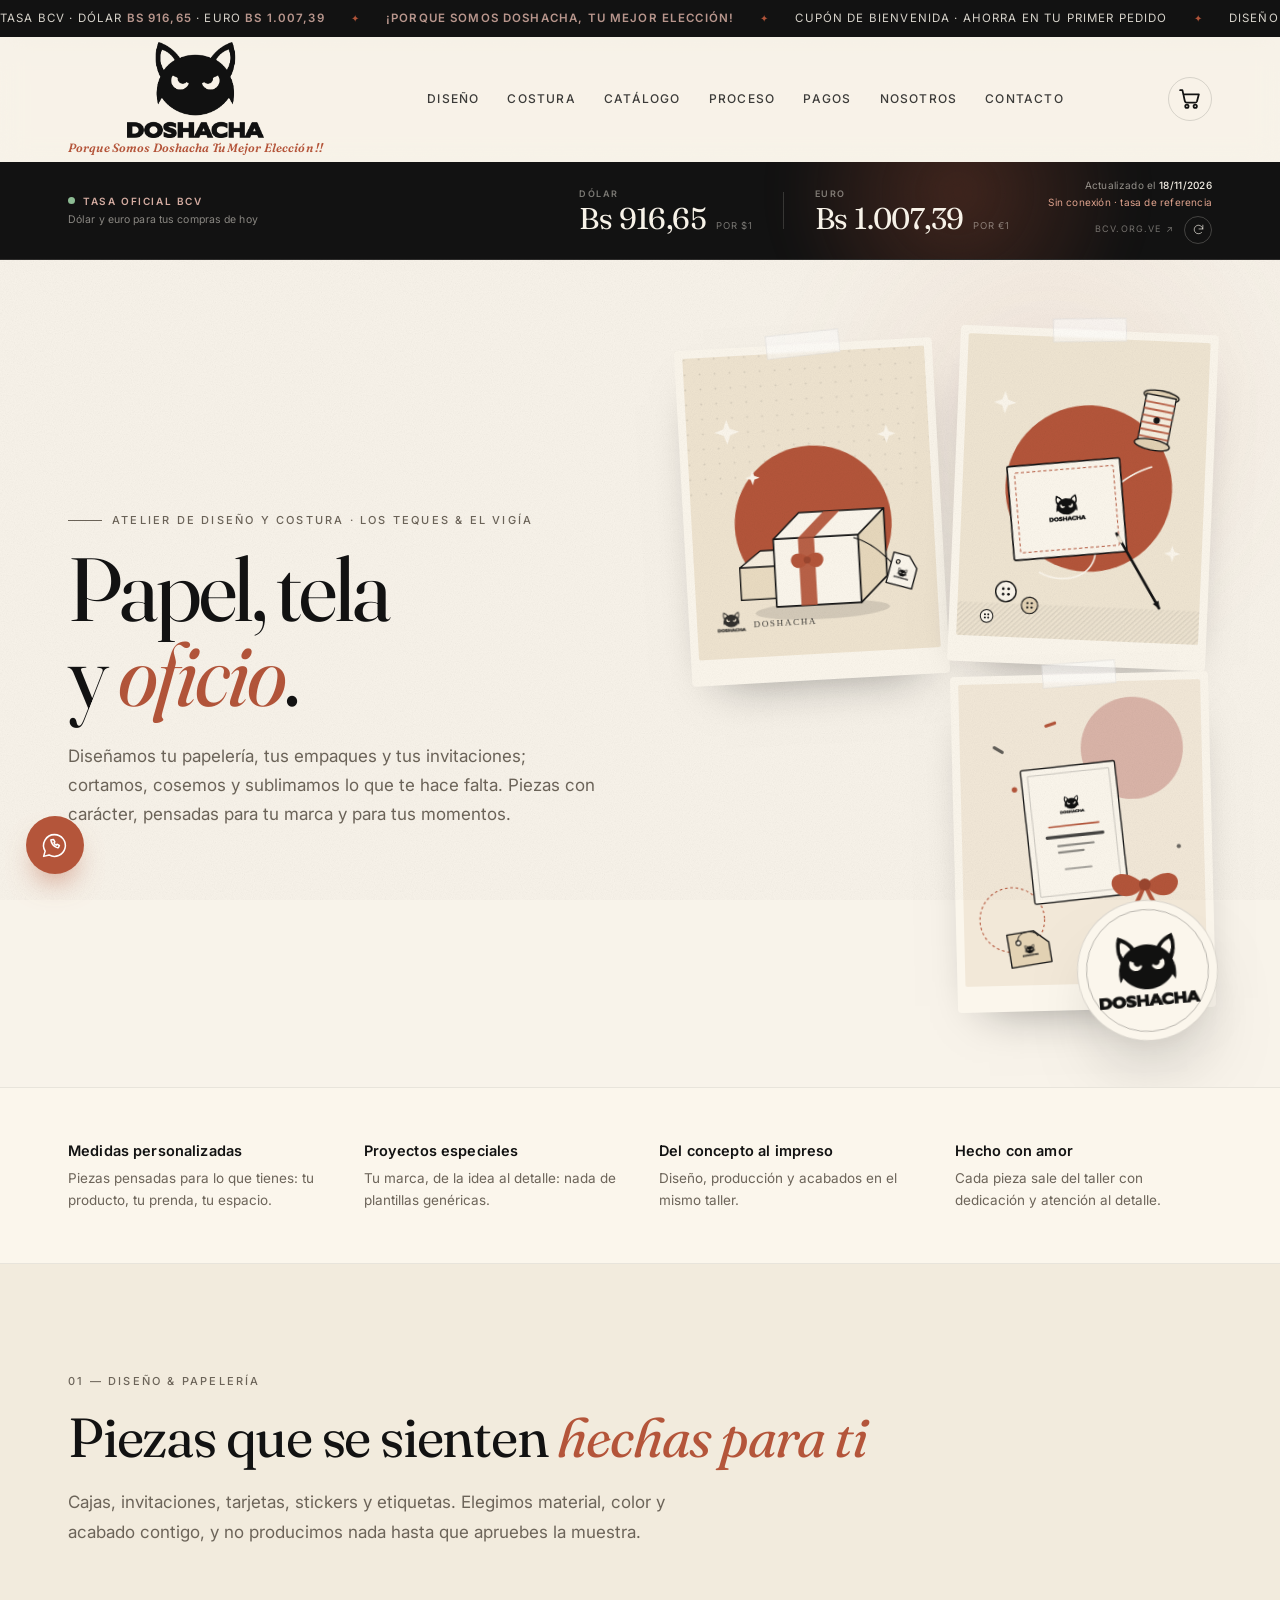
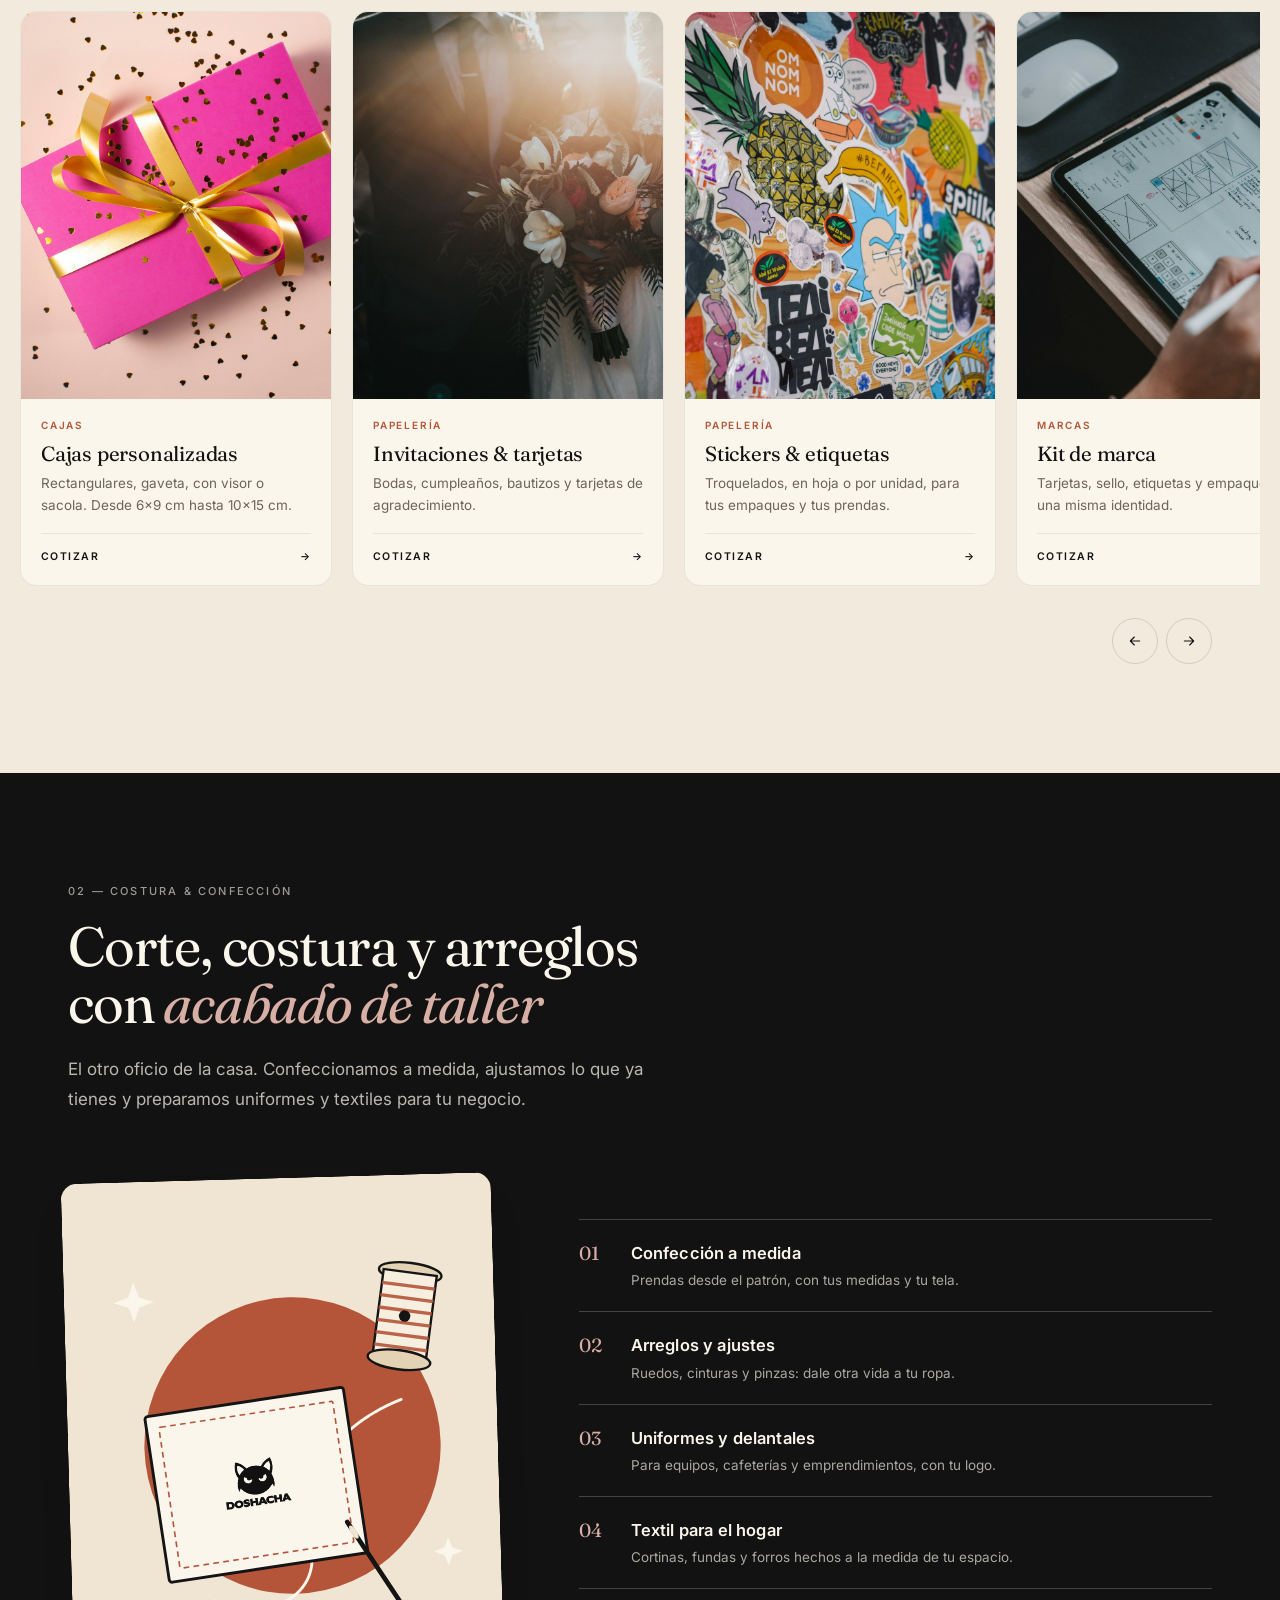
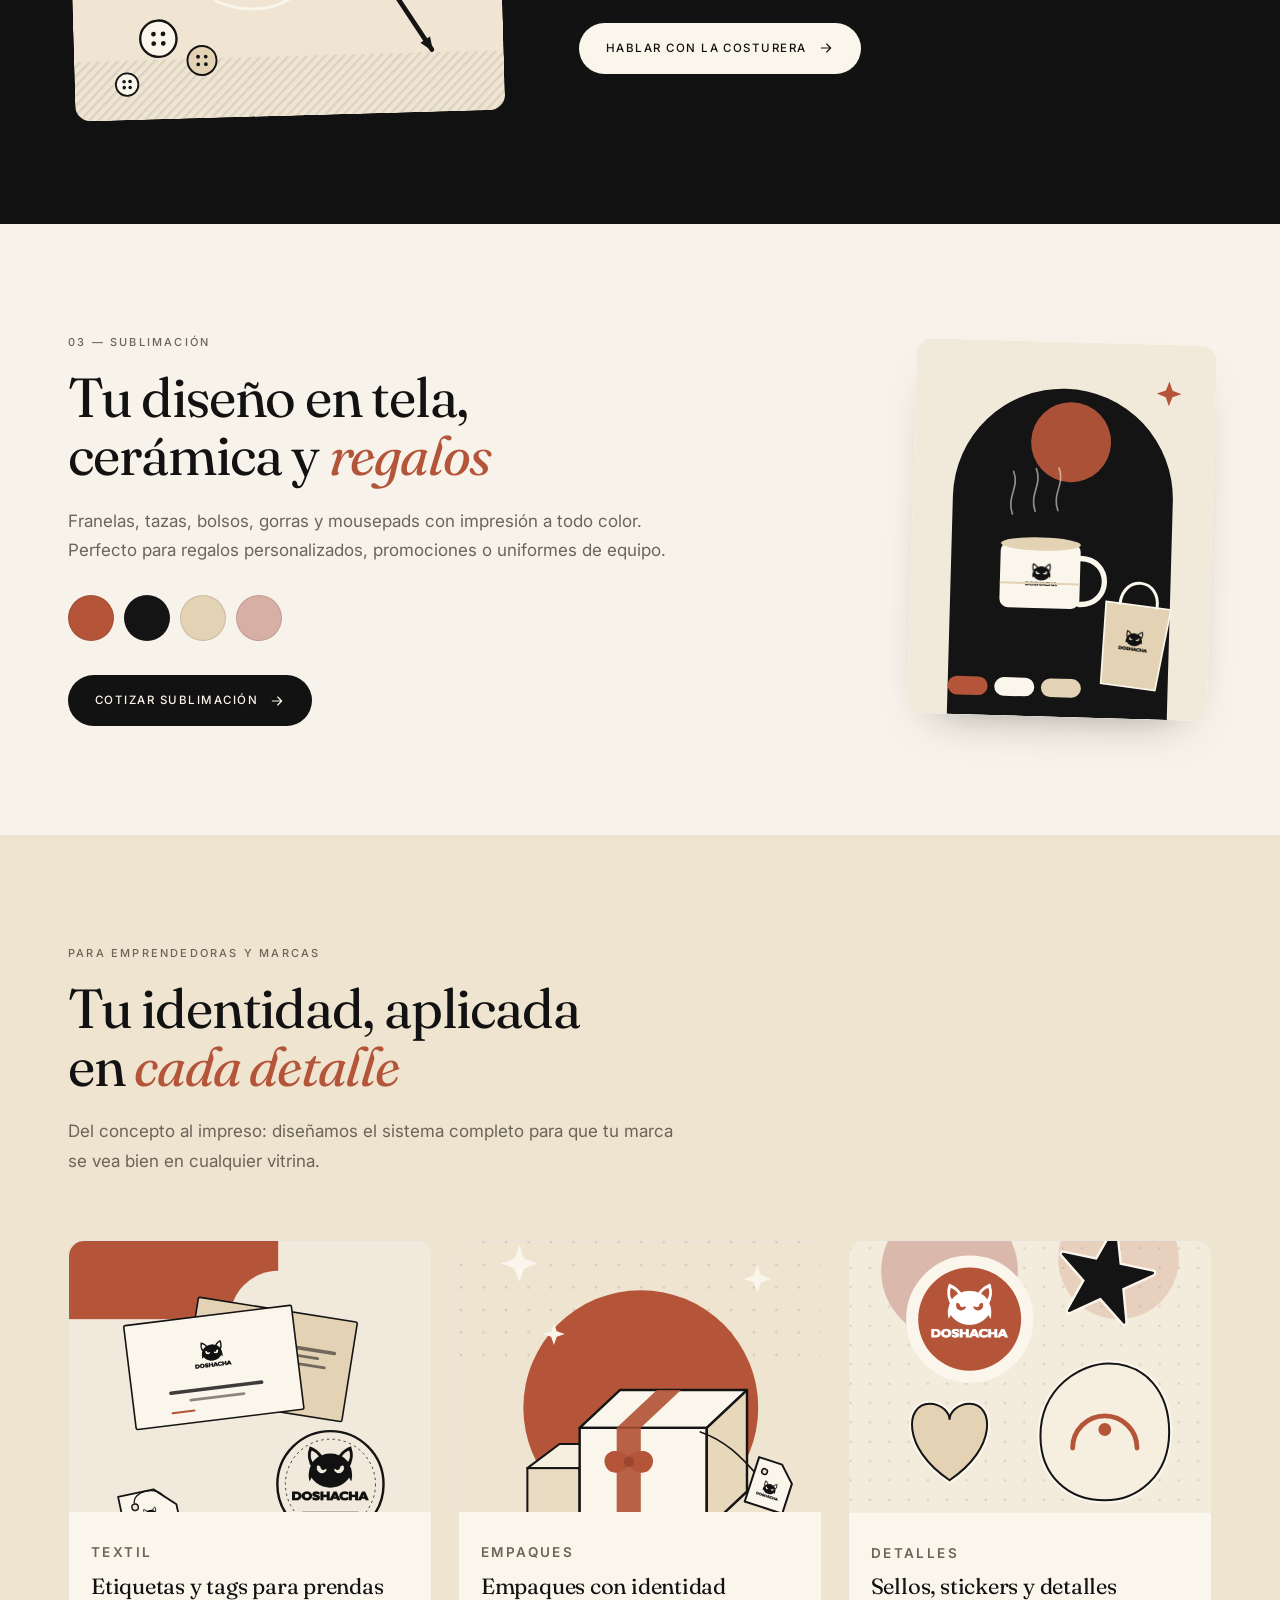
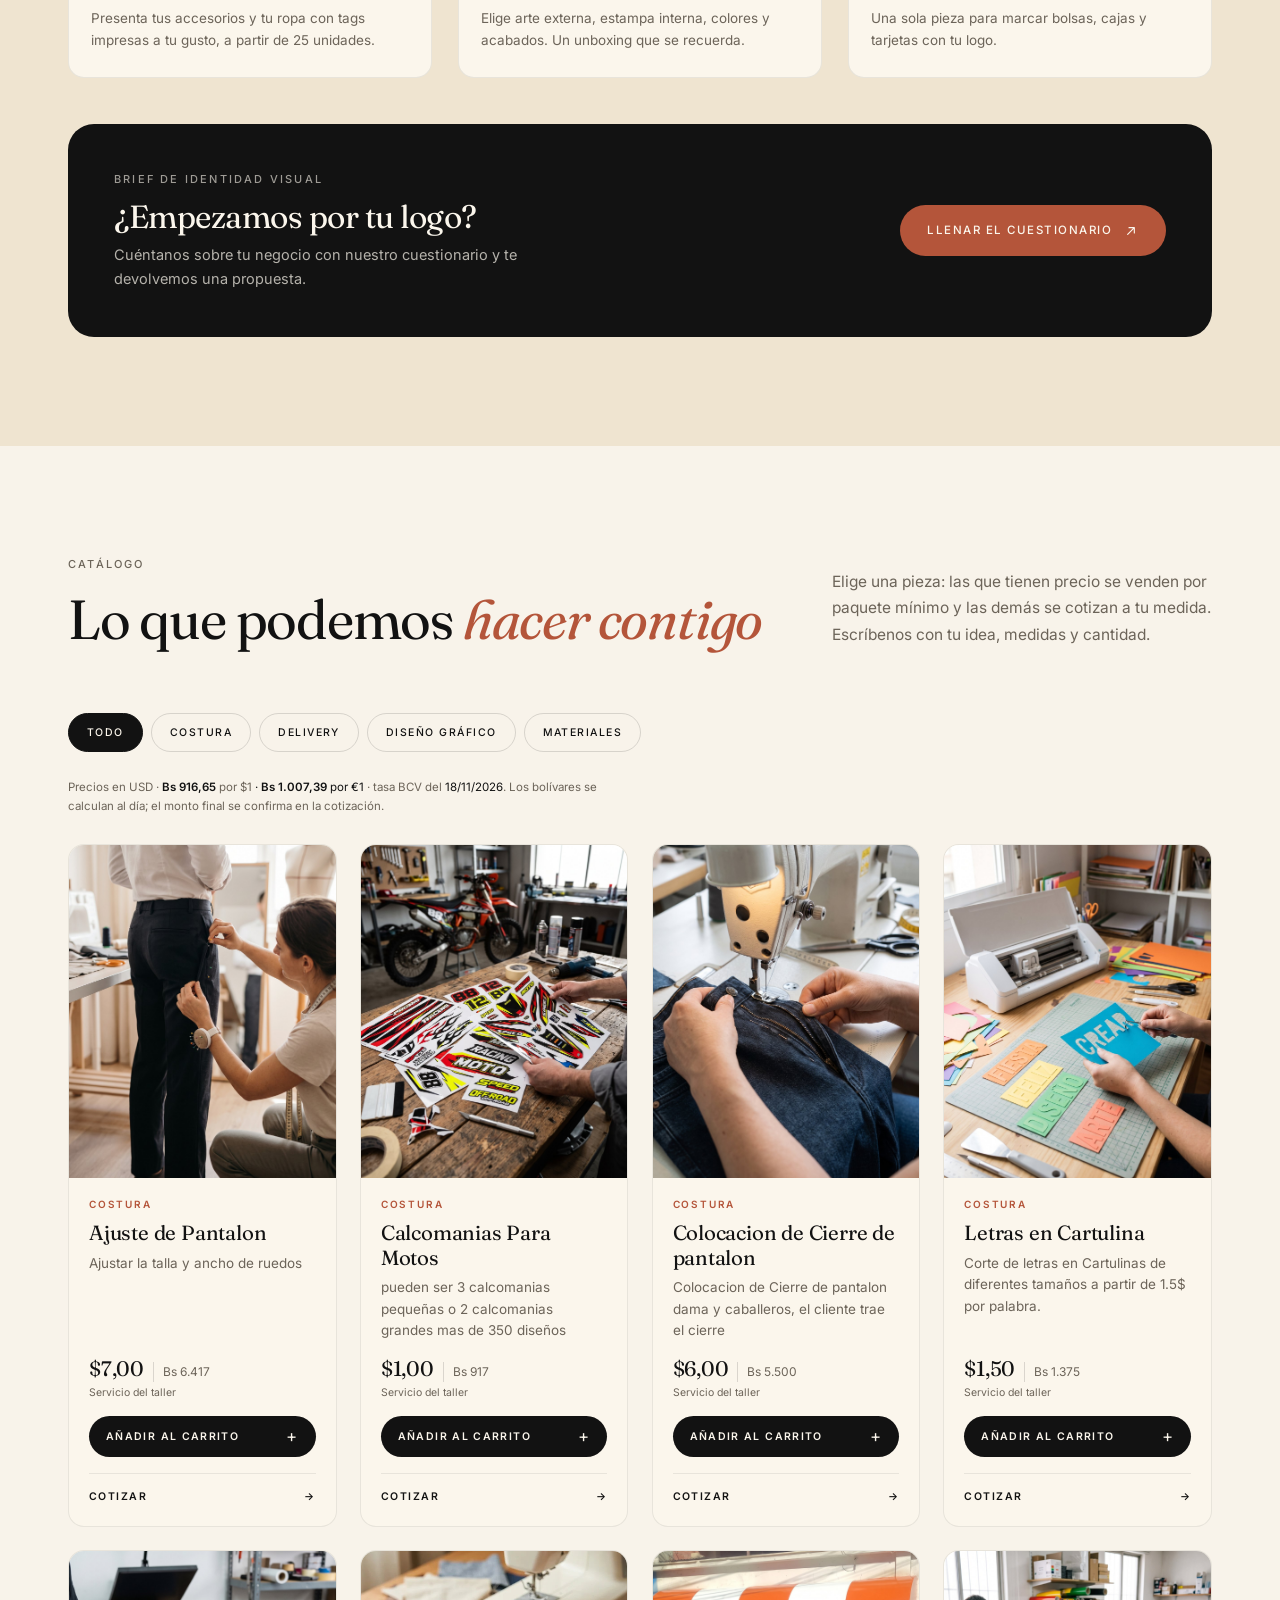
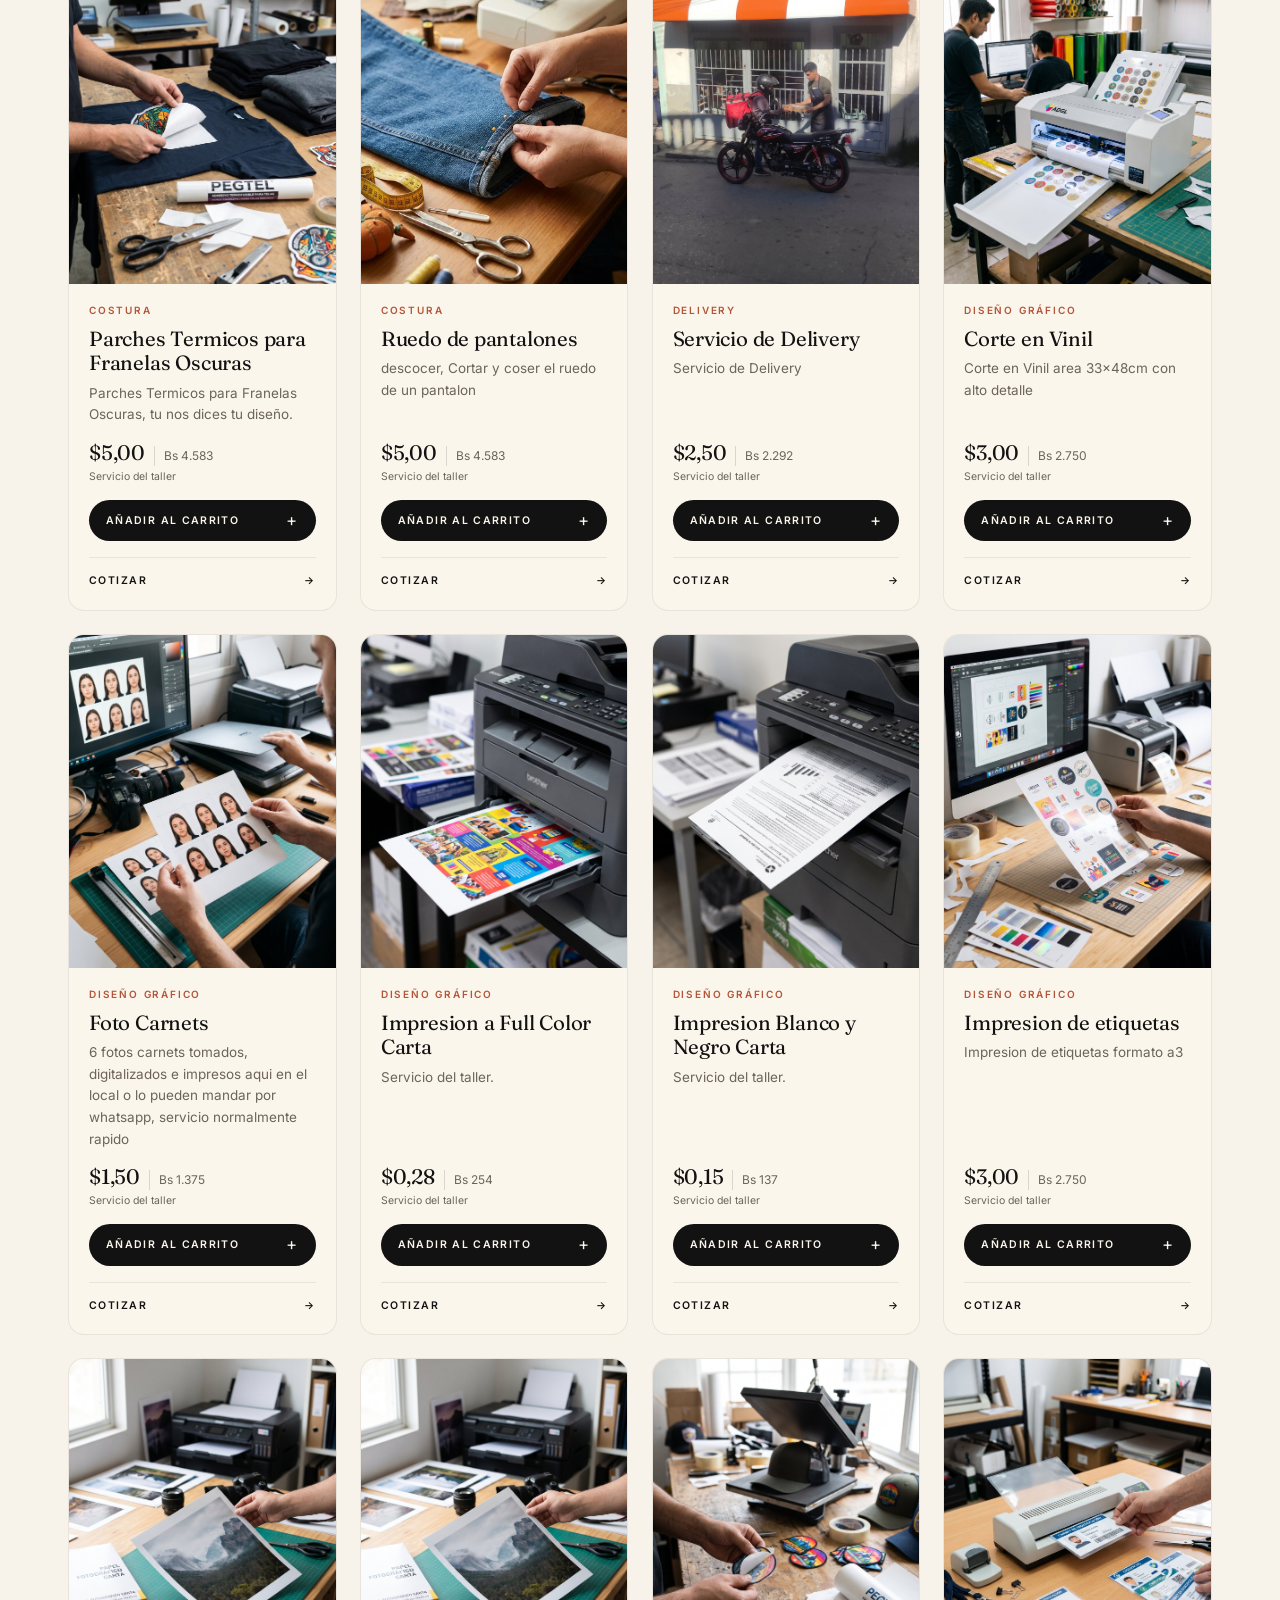
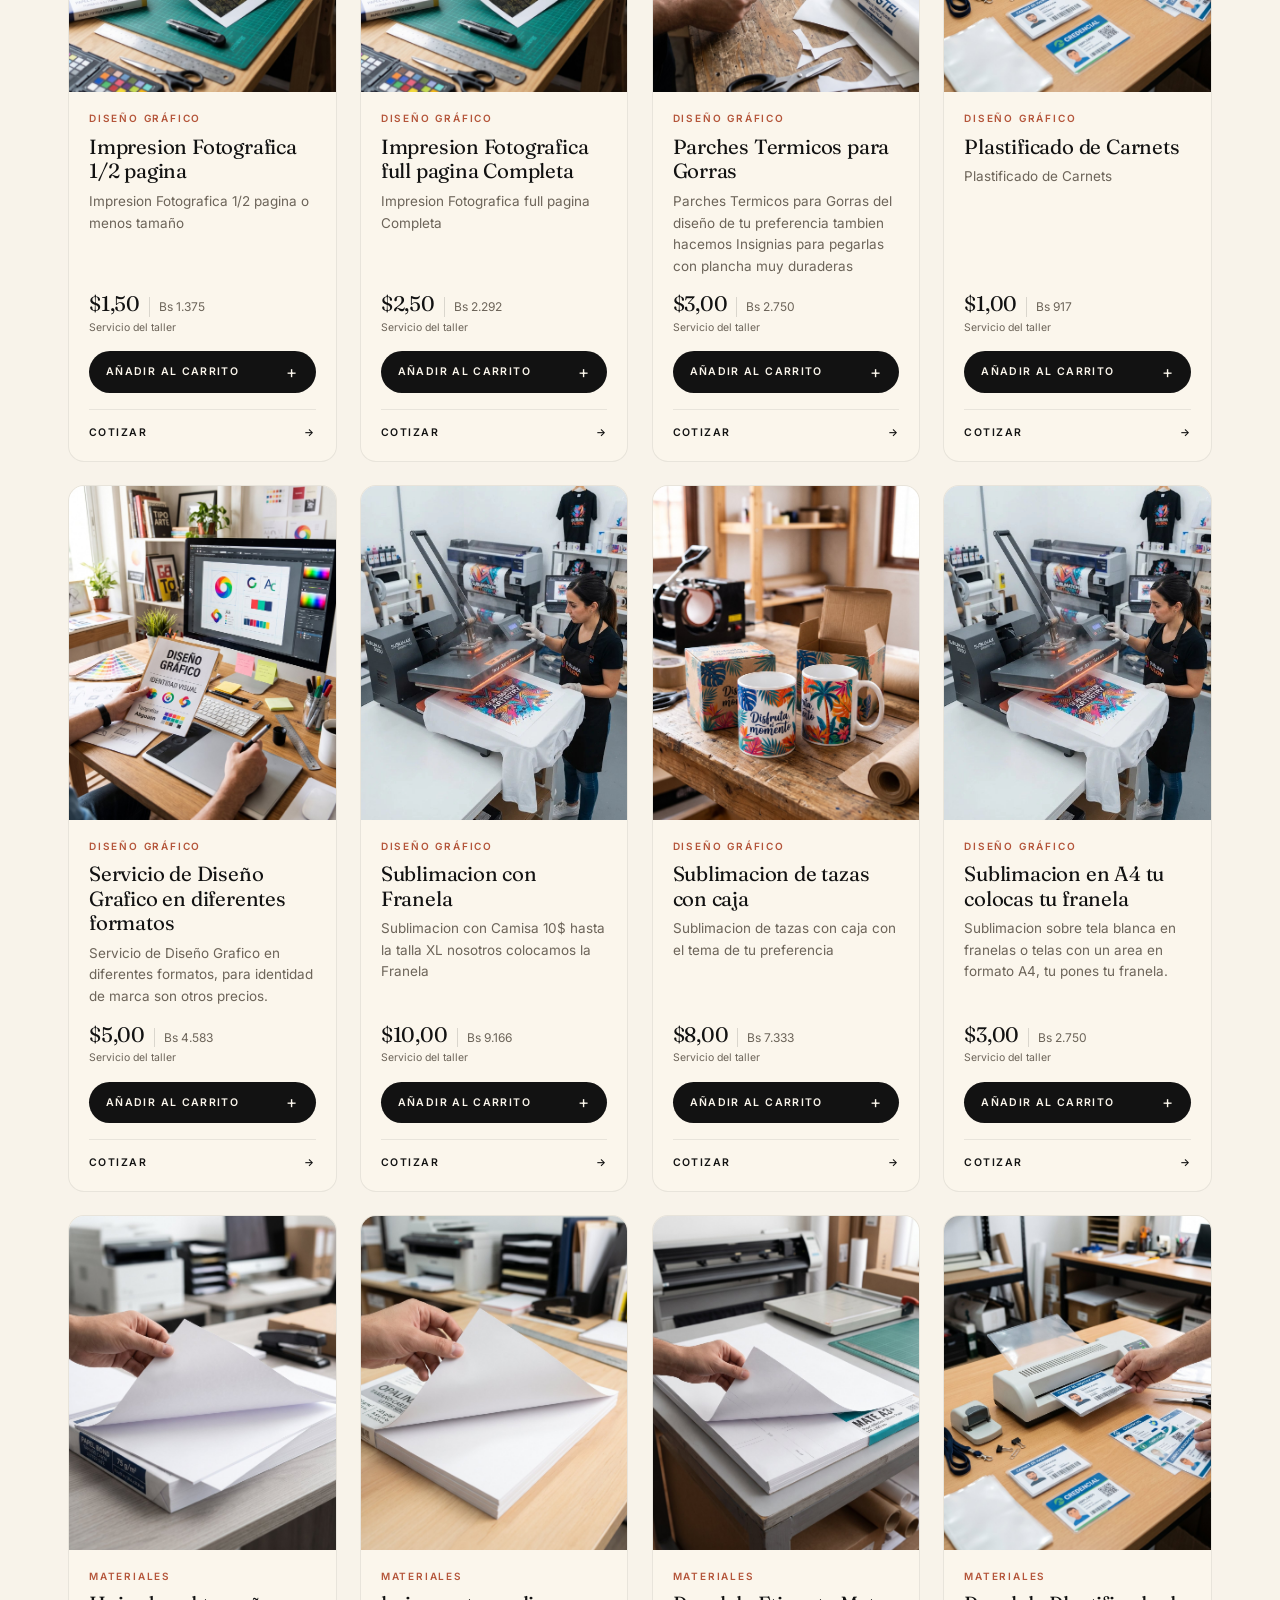
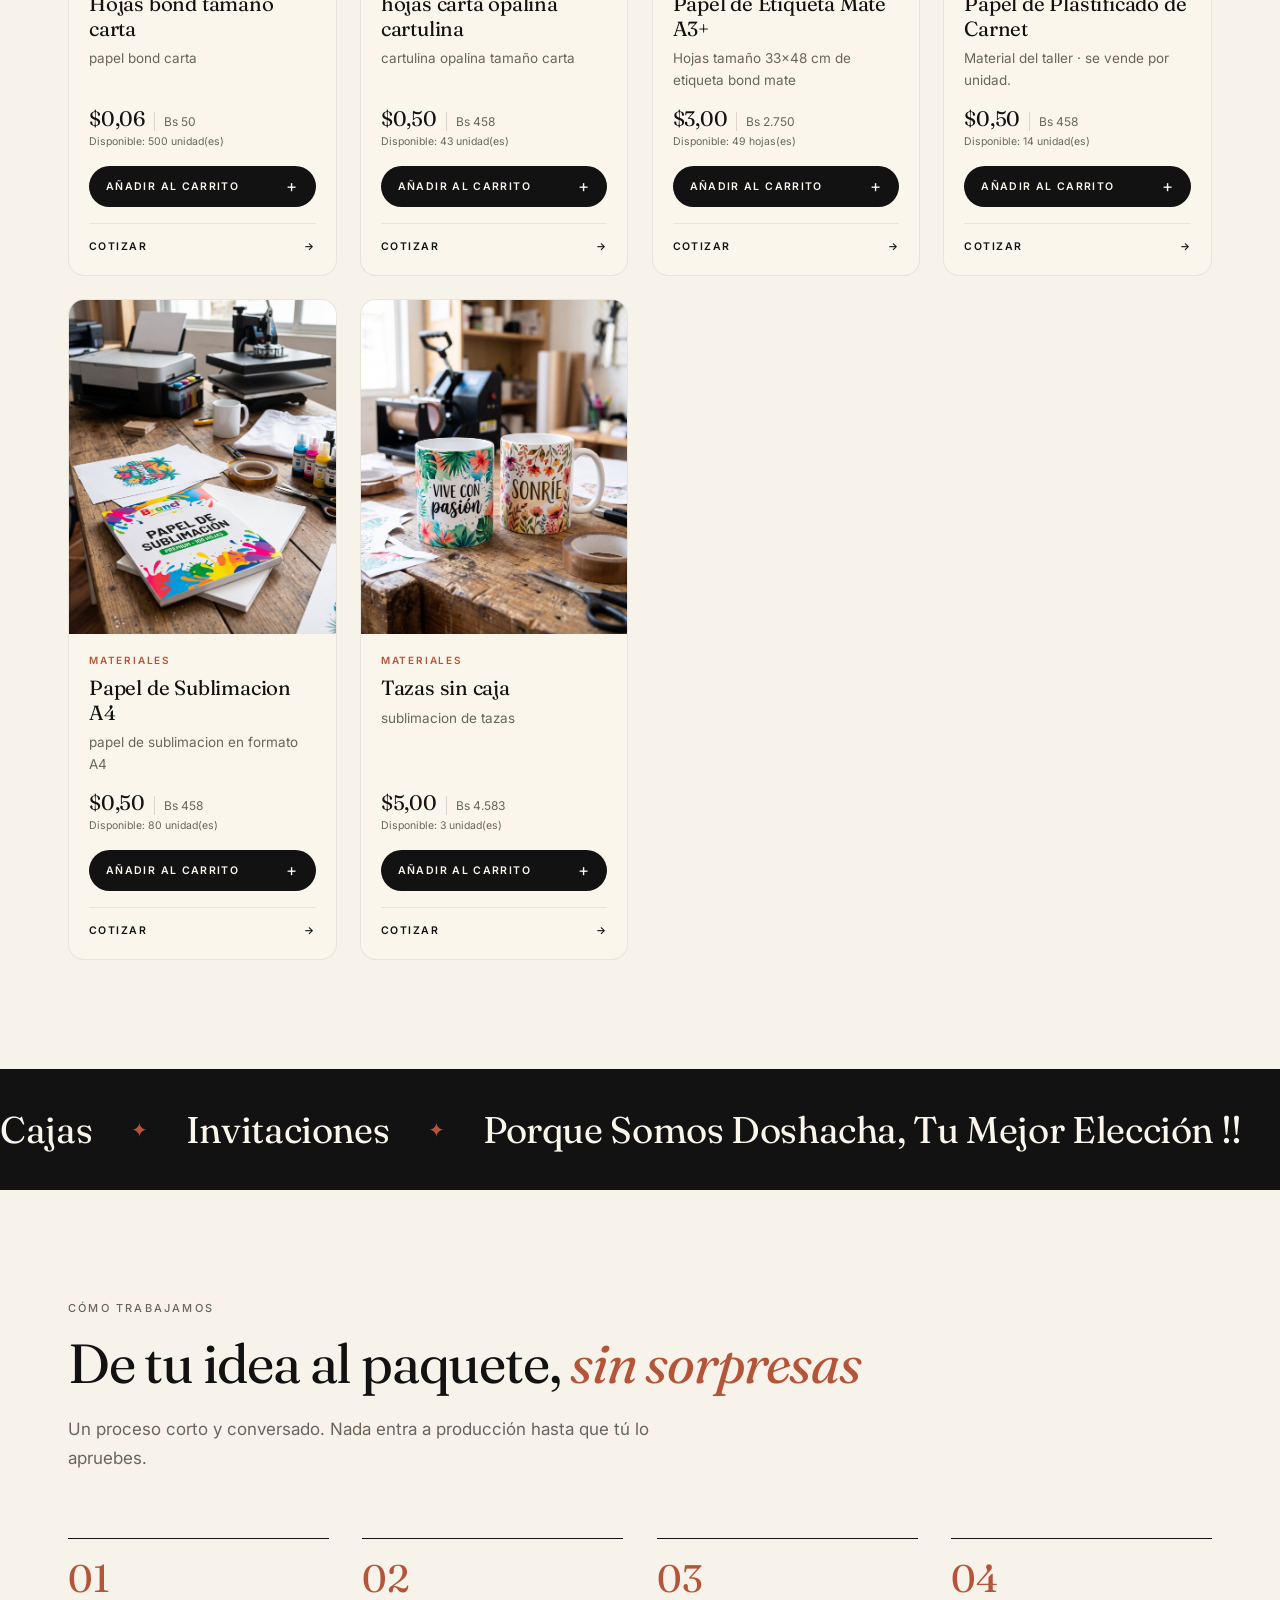
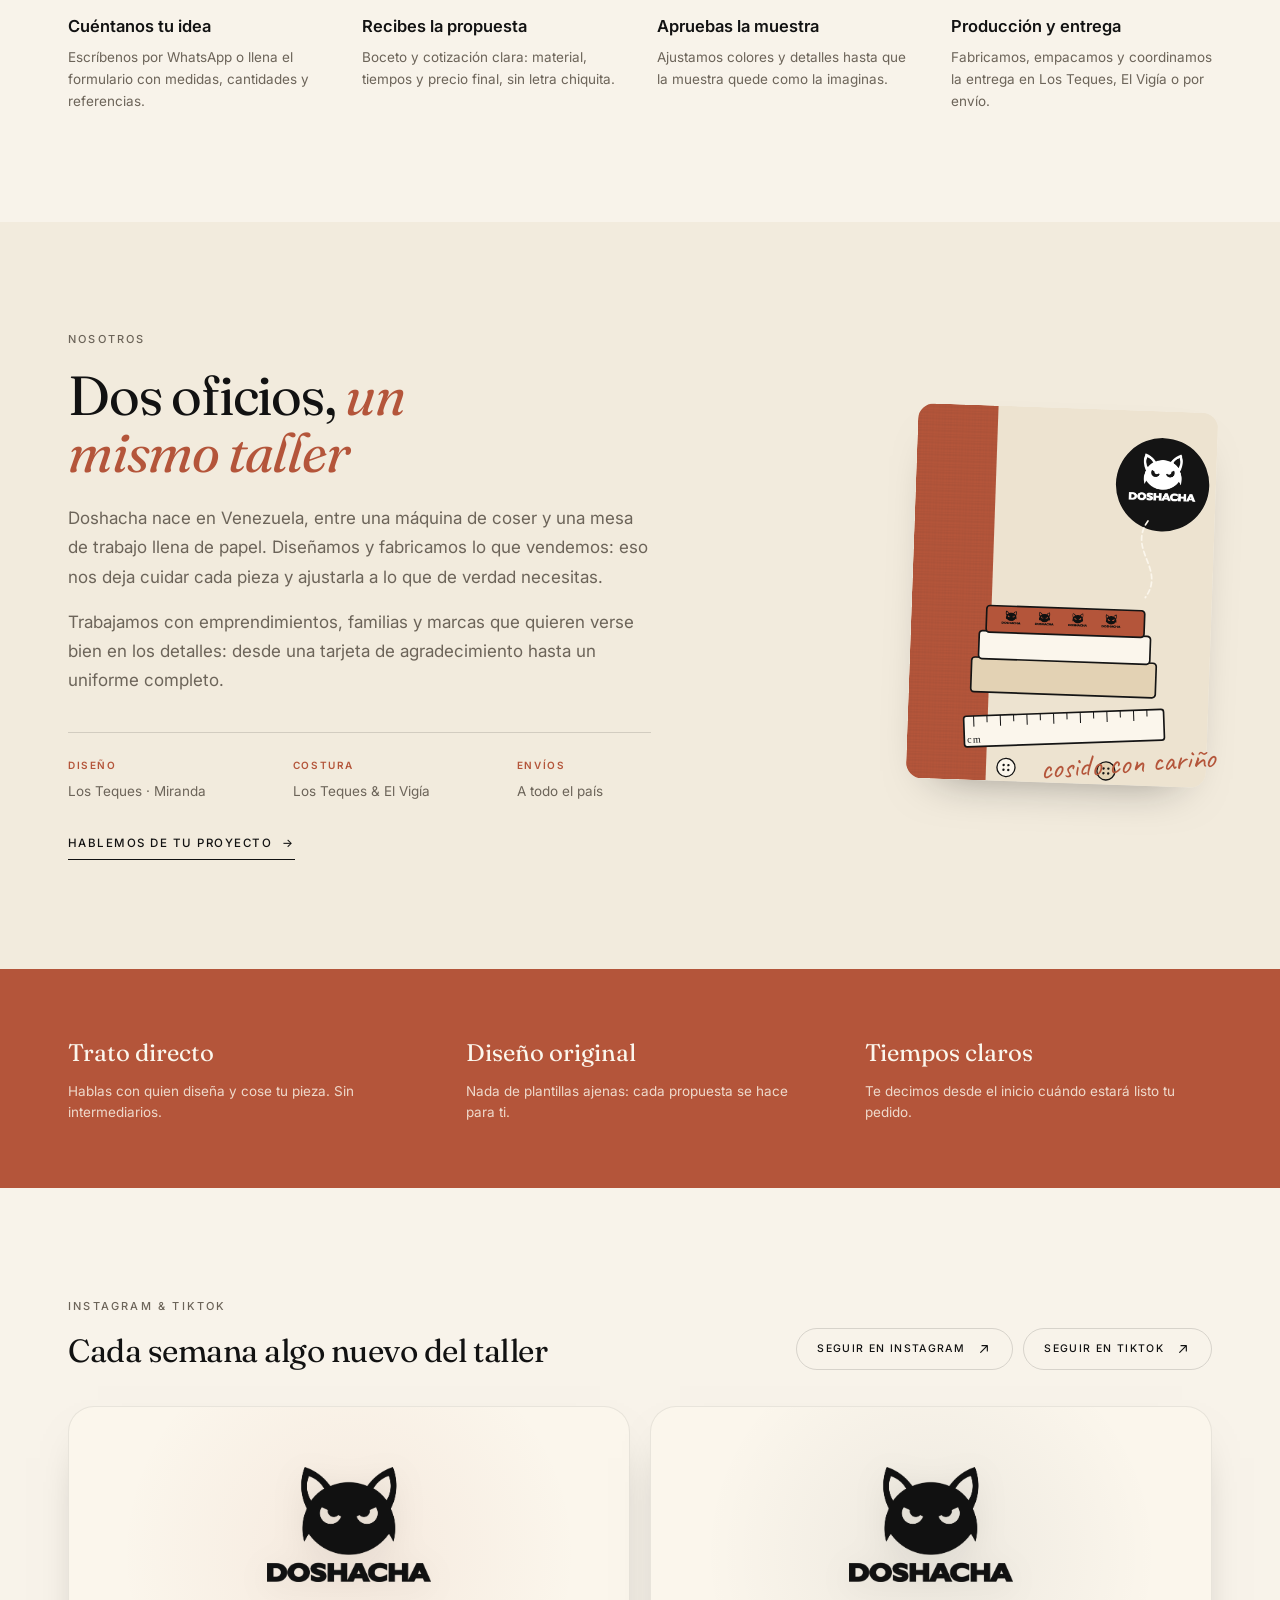
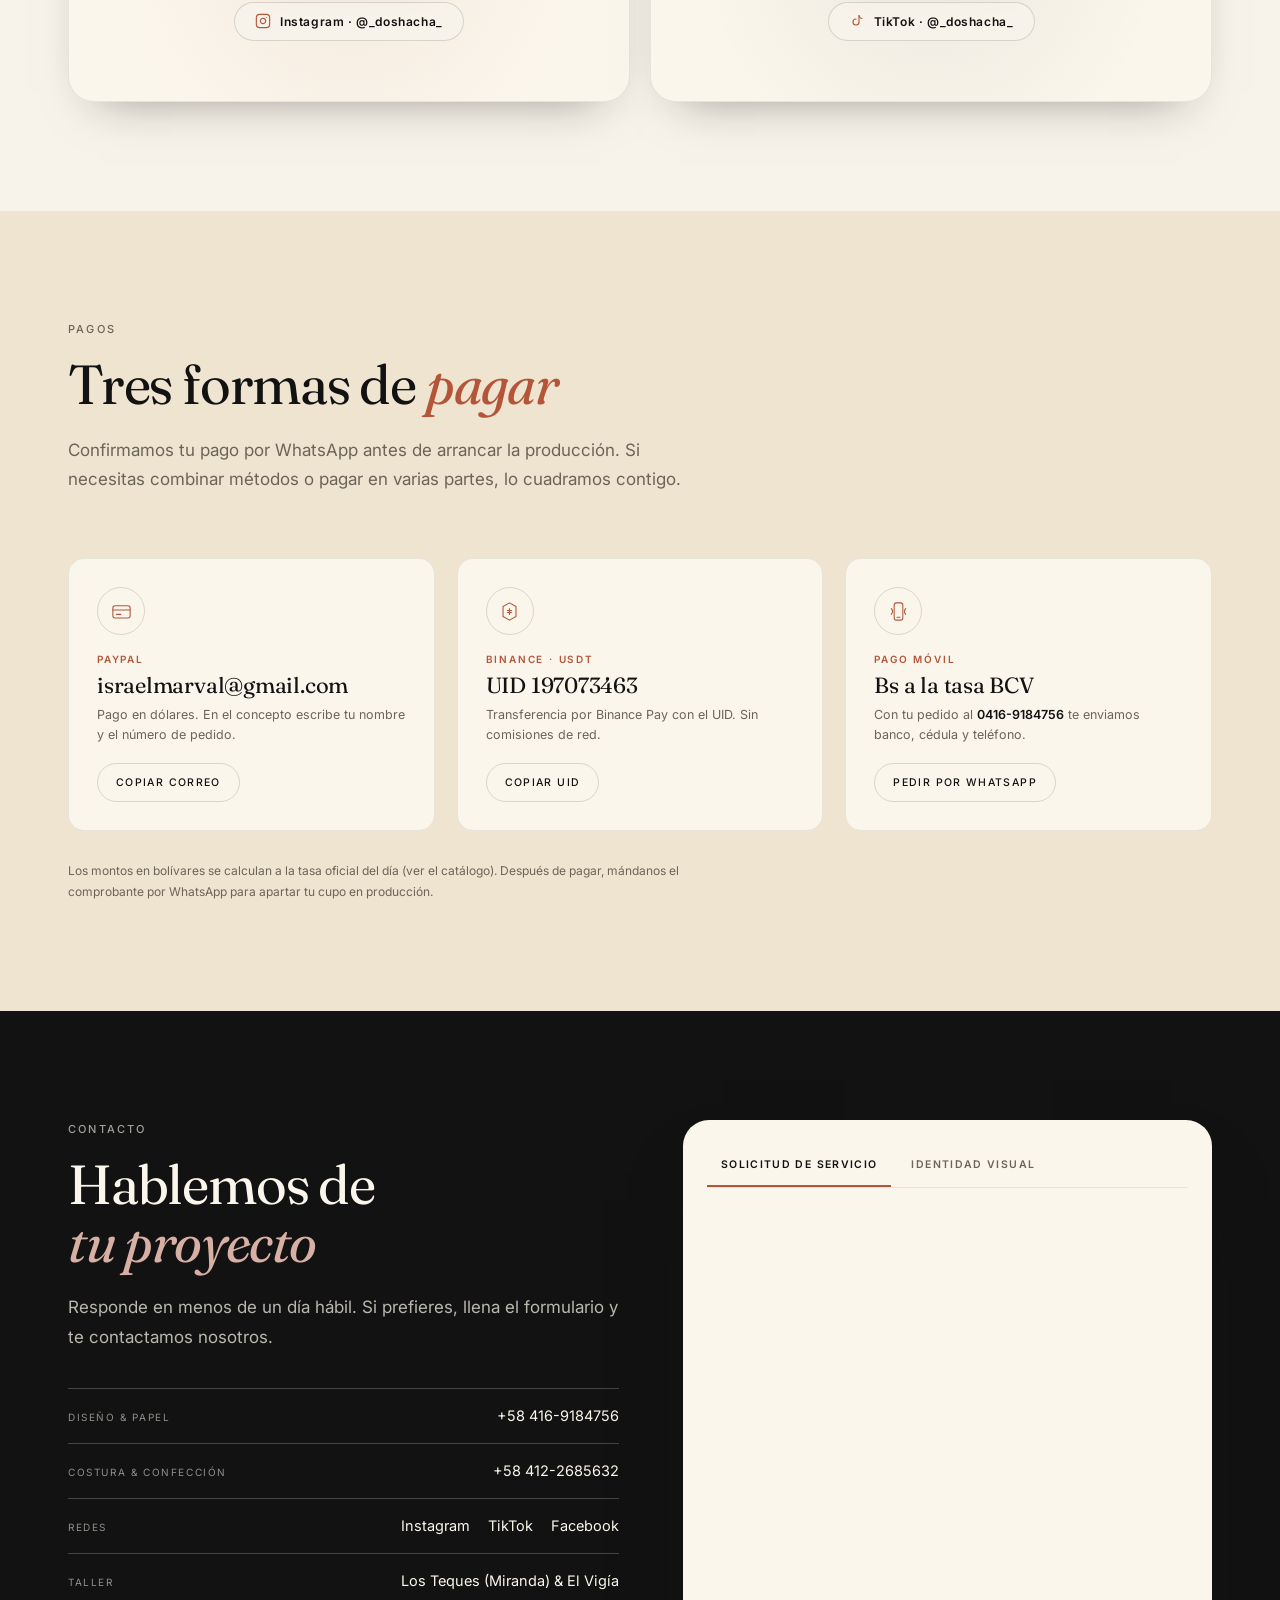
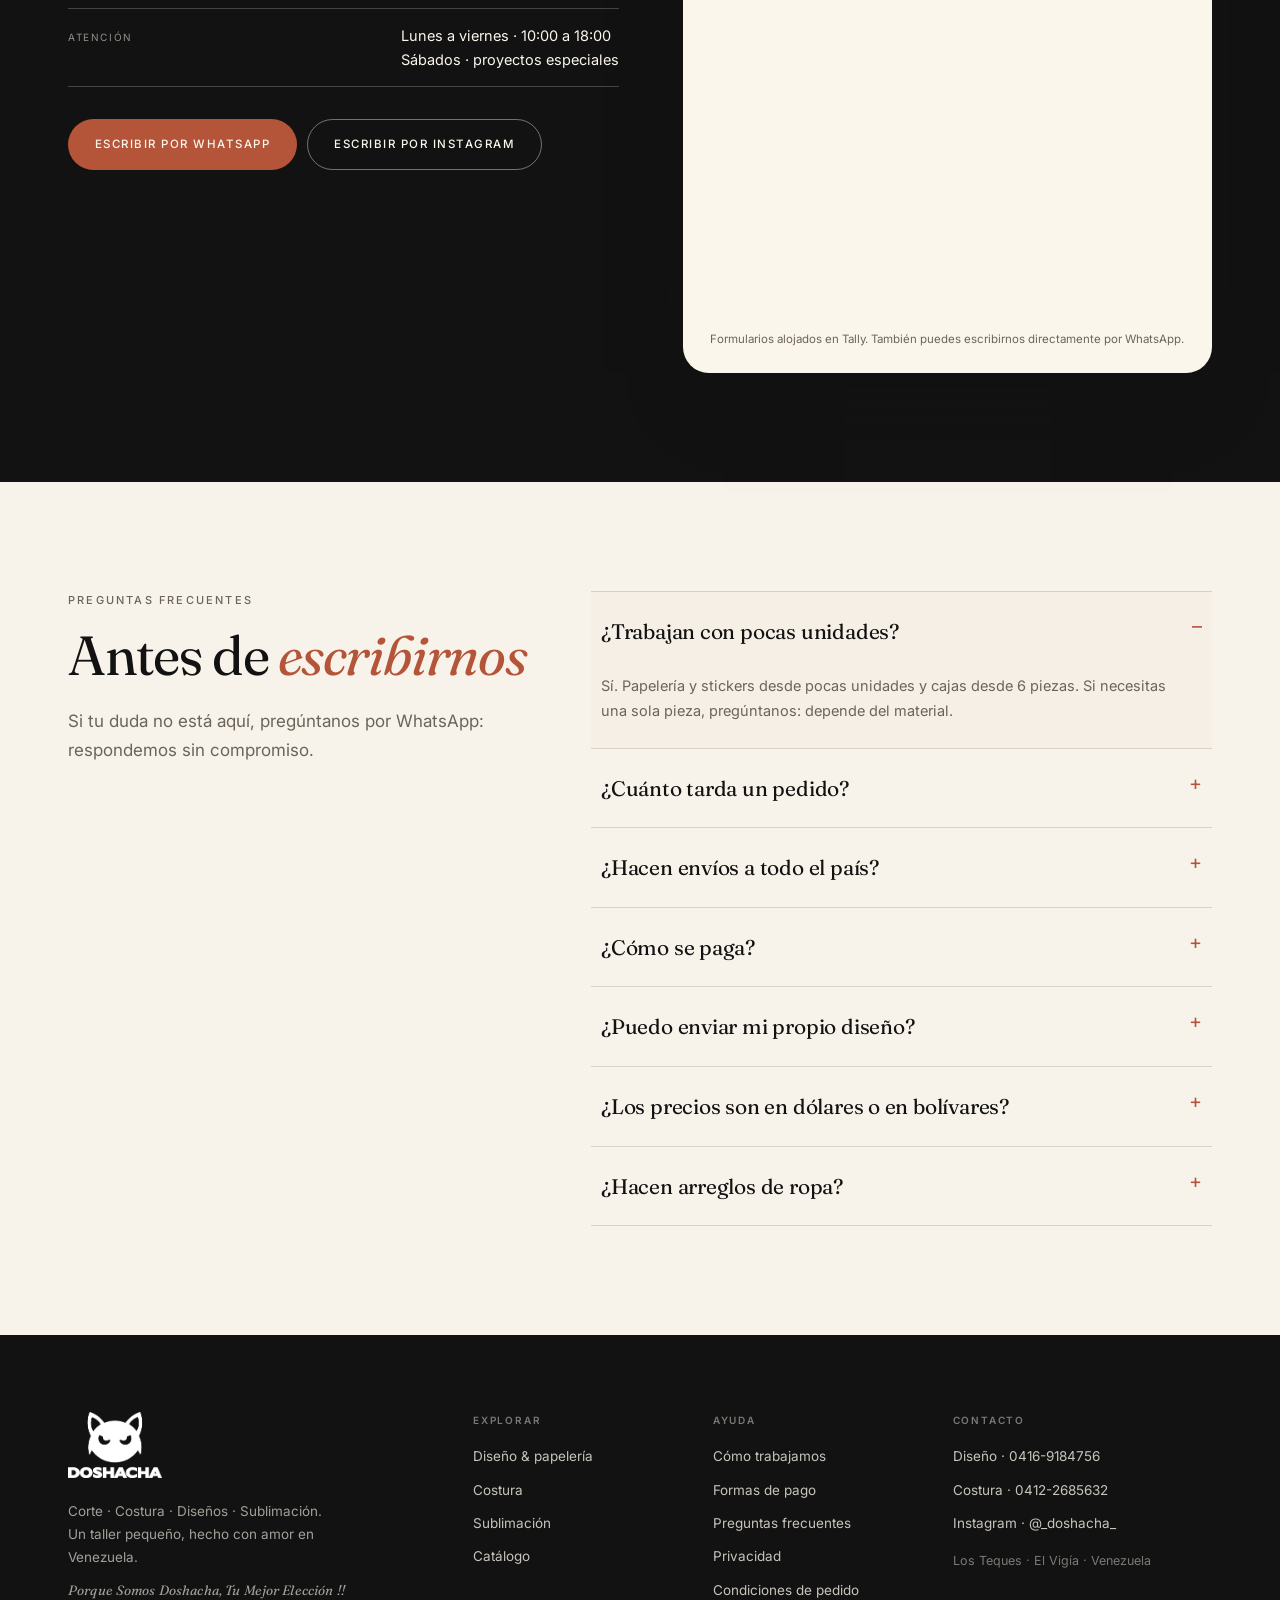
==== commit 621191c7: "Mejoras SEO: sitemap.xml, robots.txt, metadatos y schema para Google" ====
--- a/index.html
+++ b/index.html
@@ -6,14 +6,15 @@
 <title>Doshacha — Diseño, costura y sublimación a tu medida</title>
 <meta name="description" content="Papelería personalizada, cajas, invitaciones, stickers, sublimación y confección a medida. Un taller de diseño y costura en Los Teques y El Vigía. Envíos a todo el país.">
 <meta name="theme-color" content="#F8F3EA">
-<link rel="canonical" href="https://doshacha.com/">
+<link rel="canonical" href="https://doshacha.github.io/">
 
 <meta property="og:type" content="website">
+<meta property="og:url" content="https://doshacha.github.io/">
 <meta property="og:locale" content="es_VE">
 <meta property="og:site_name" content="Doshacha">
 <meta property="og:title" content="Doshacha — Diseño, costura y sublimación a tu medida">
 <meta property="og:description" content="Papelería personalizada, empaques, invitaciones, sublimación y confección a medida. Hecho con amor, hecho para ti.">
-<meta property="og:image" content="https://doshacha.com/assets/img/og-image.jpg">
+<meta property="og:image" content="https://doshacha.github.io/assets/img/og-image.jpg">
 <meta name="twitter:card" content="summary_large_image">
 
 <link rel="icon" href="assets/img/favicon-64.png" sizes="64x64">
@@ -30,8 +31,9 @@
   "@context": "https://schema.org",
   "@type": "LocalBusiness",
   "name": "Doshacha",
+  "url": "https://doshacha.github.io/",
   "description": "Taller de diseño y costura: papelería personalizada, empaques, invitaciones, sublimación y confección a medida.",
-  "image": "https://doshacha.com/assets/img/og-image.jpg",
+  "image": "https://doshacha.github.io/assets/img/og-image.jpg",
   "telephone": ["+58 416 918 4756", "+58 412 268 5632"],
   "areaServed": ["Los Teques", "El Vigía", "Venezuela"],
   "paymentAccepted": "PayPal, Binance (USDT), Pago Móvil, Transferencia, Efectivo",
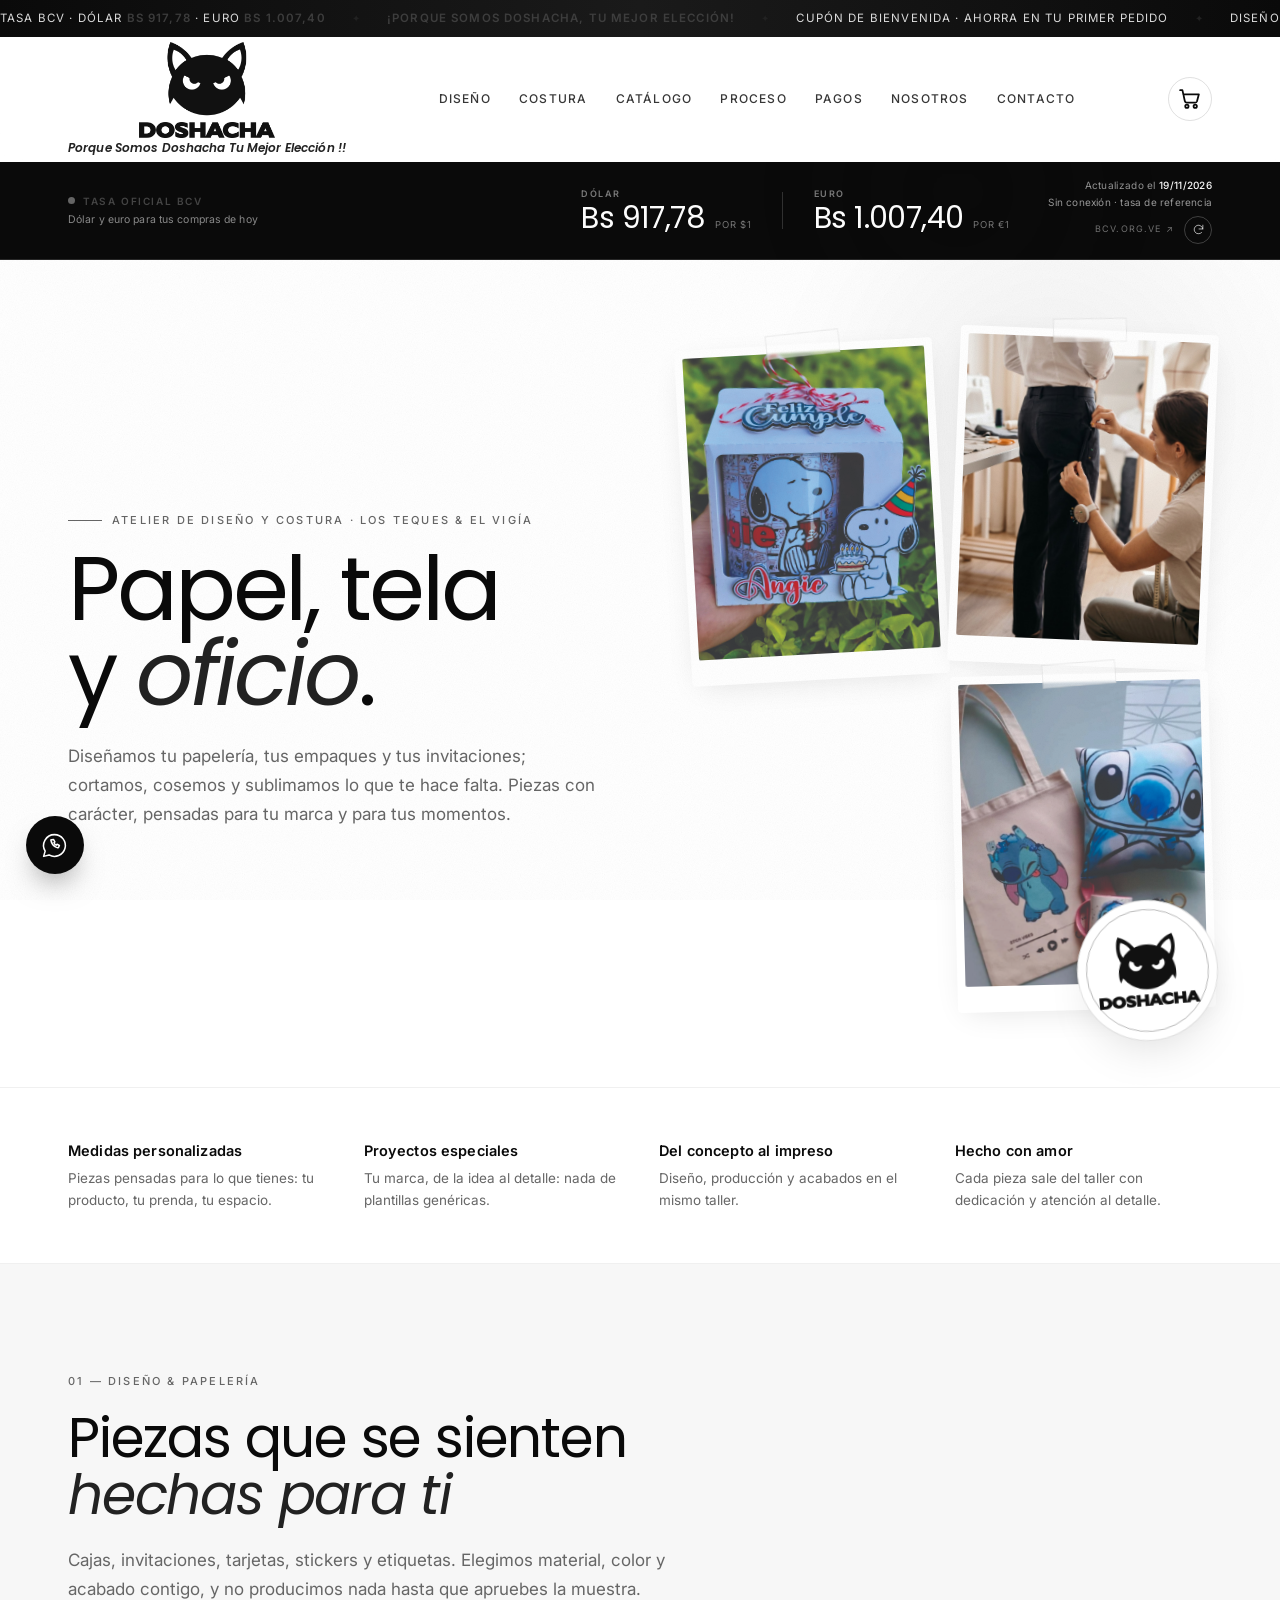
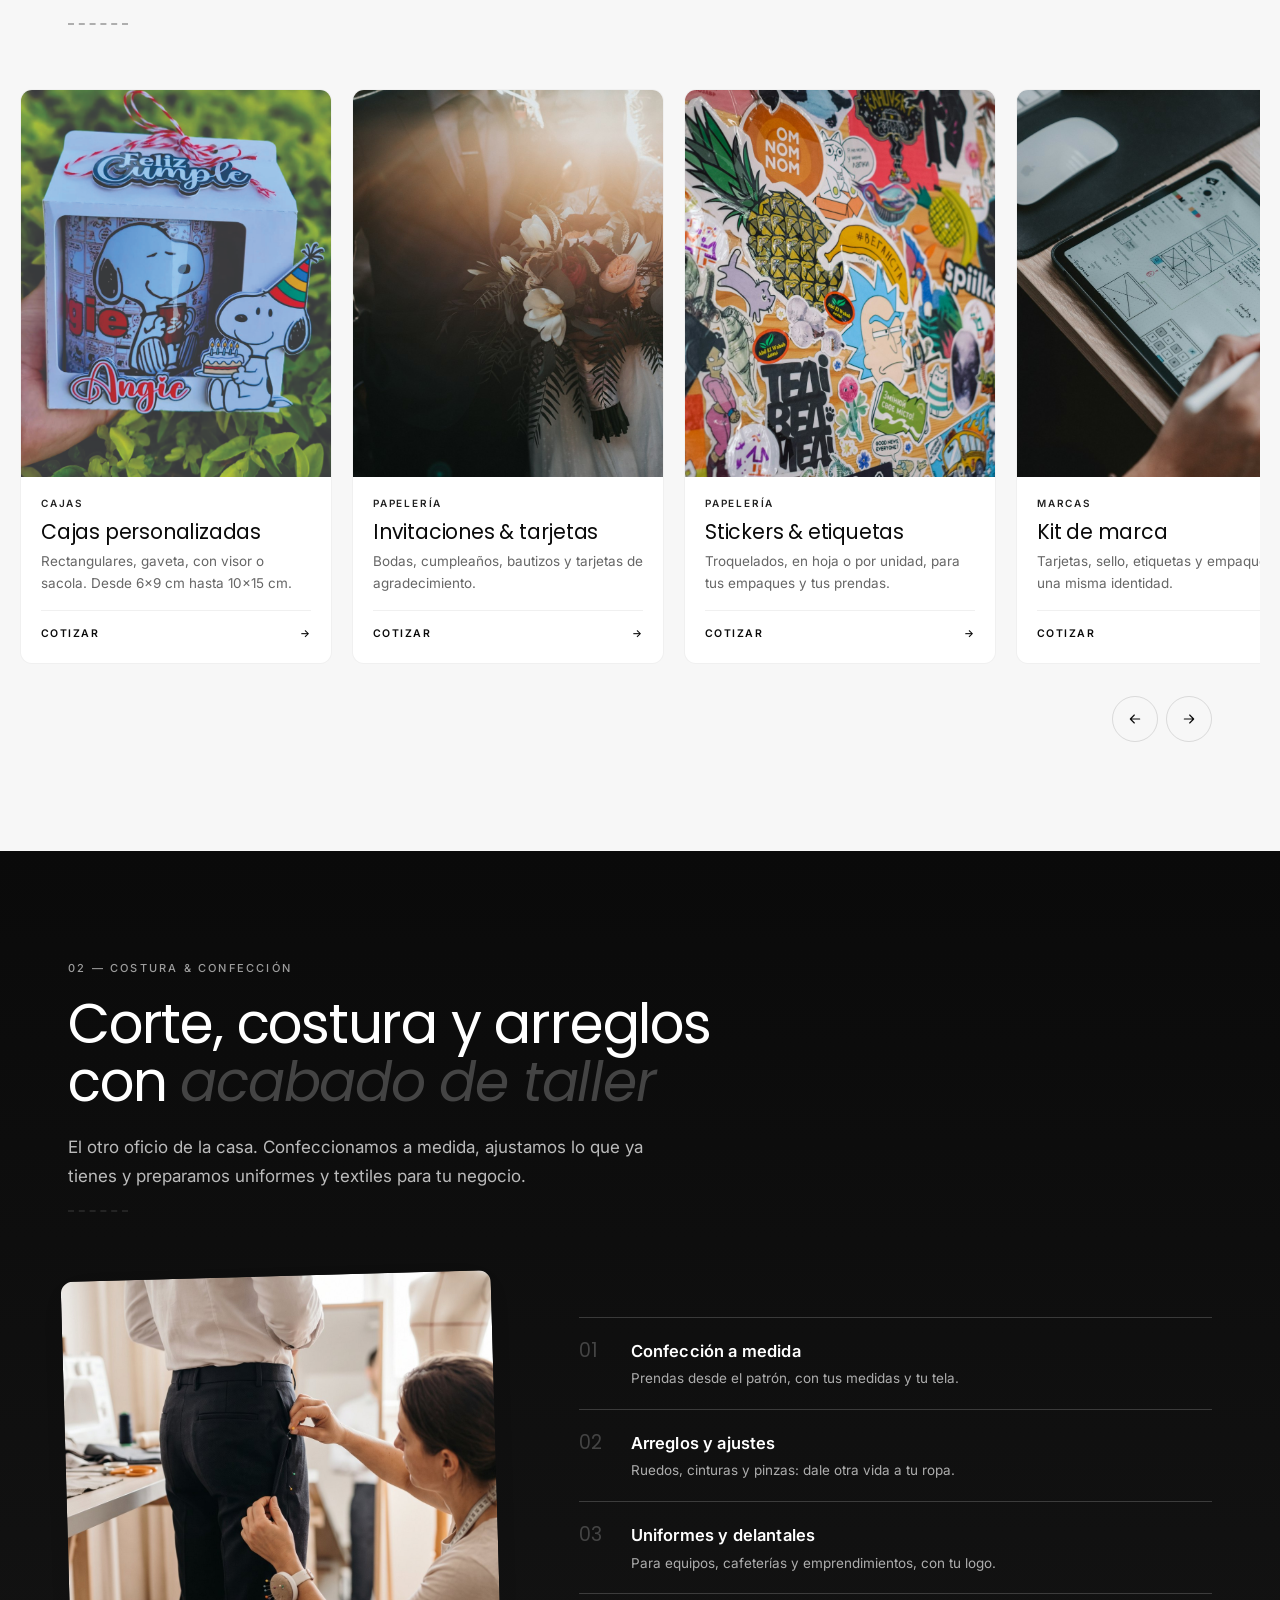
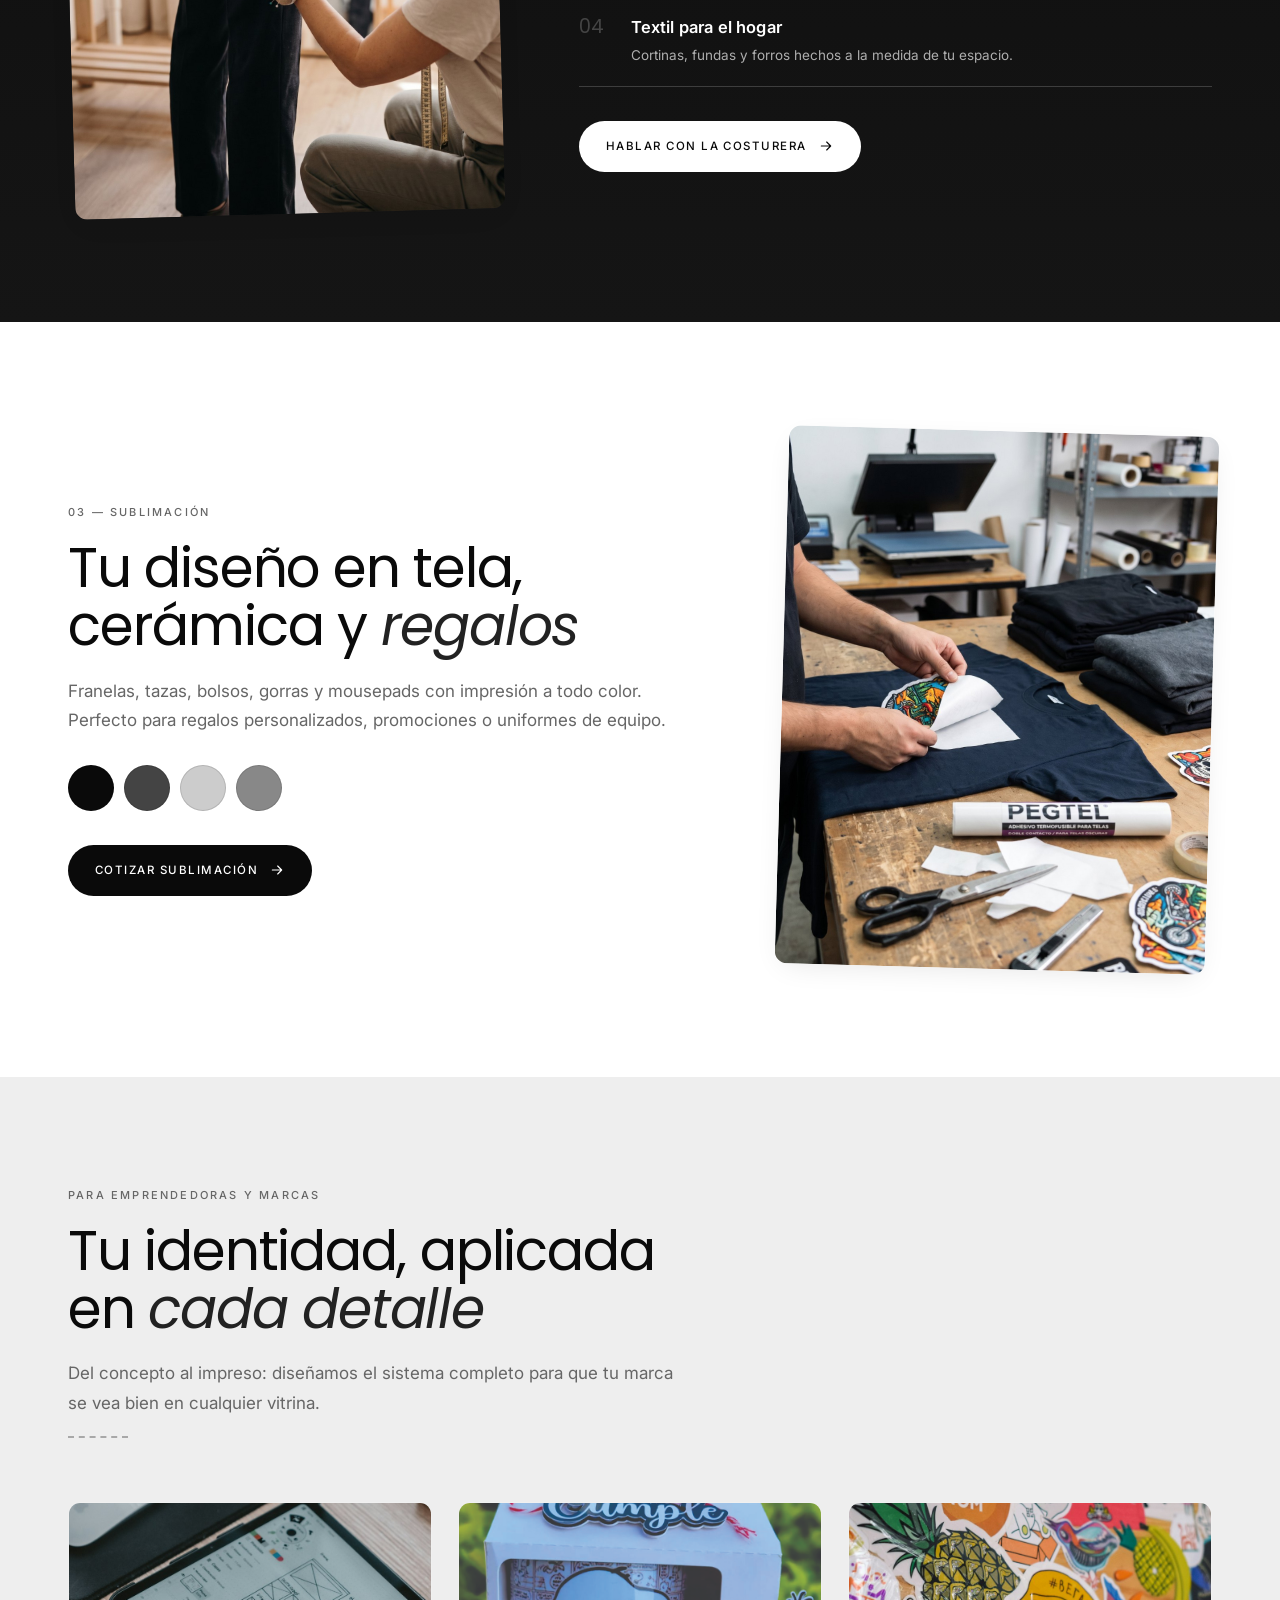
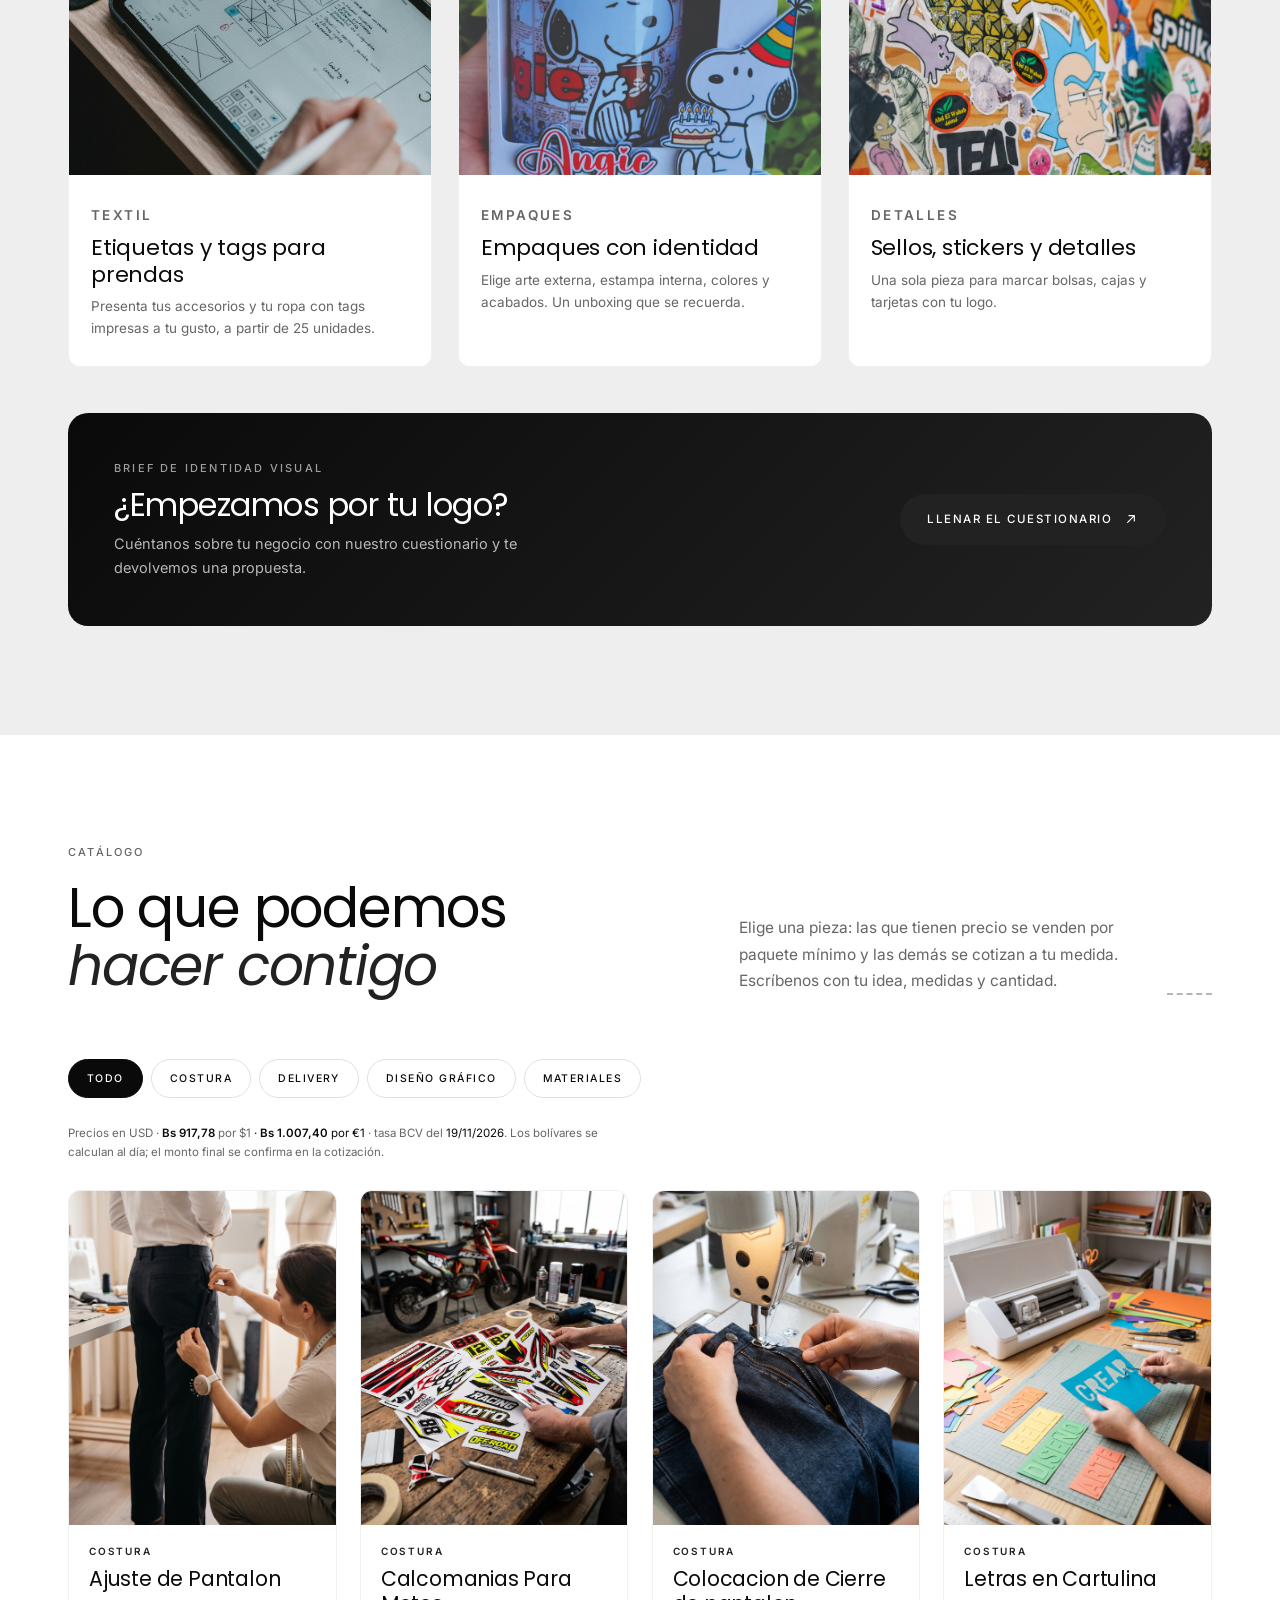
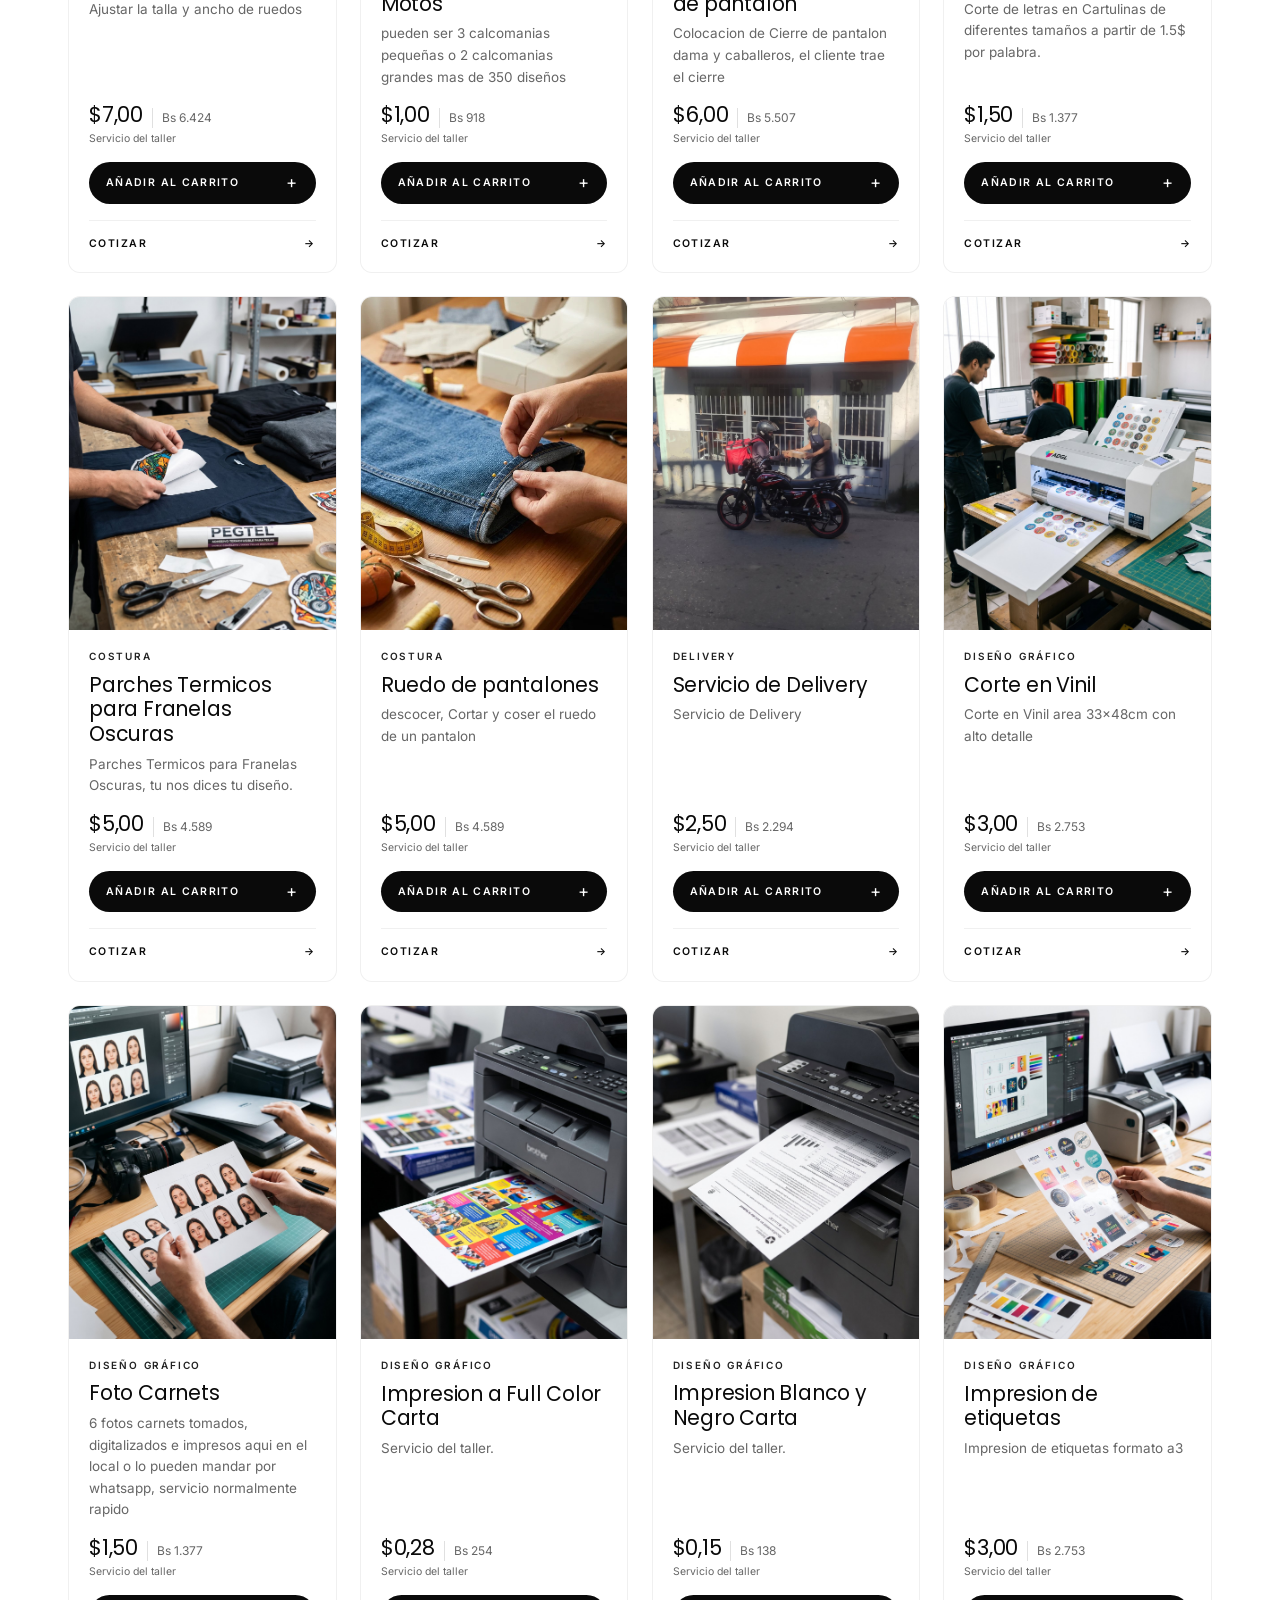
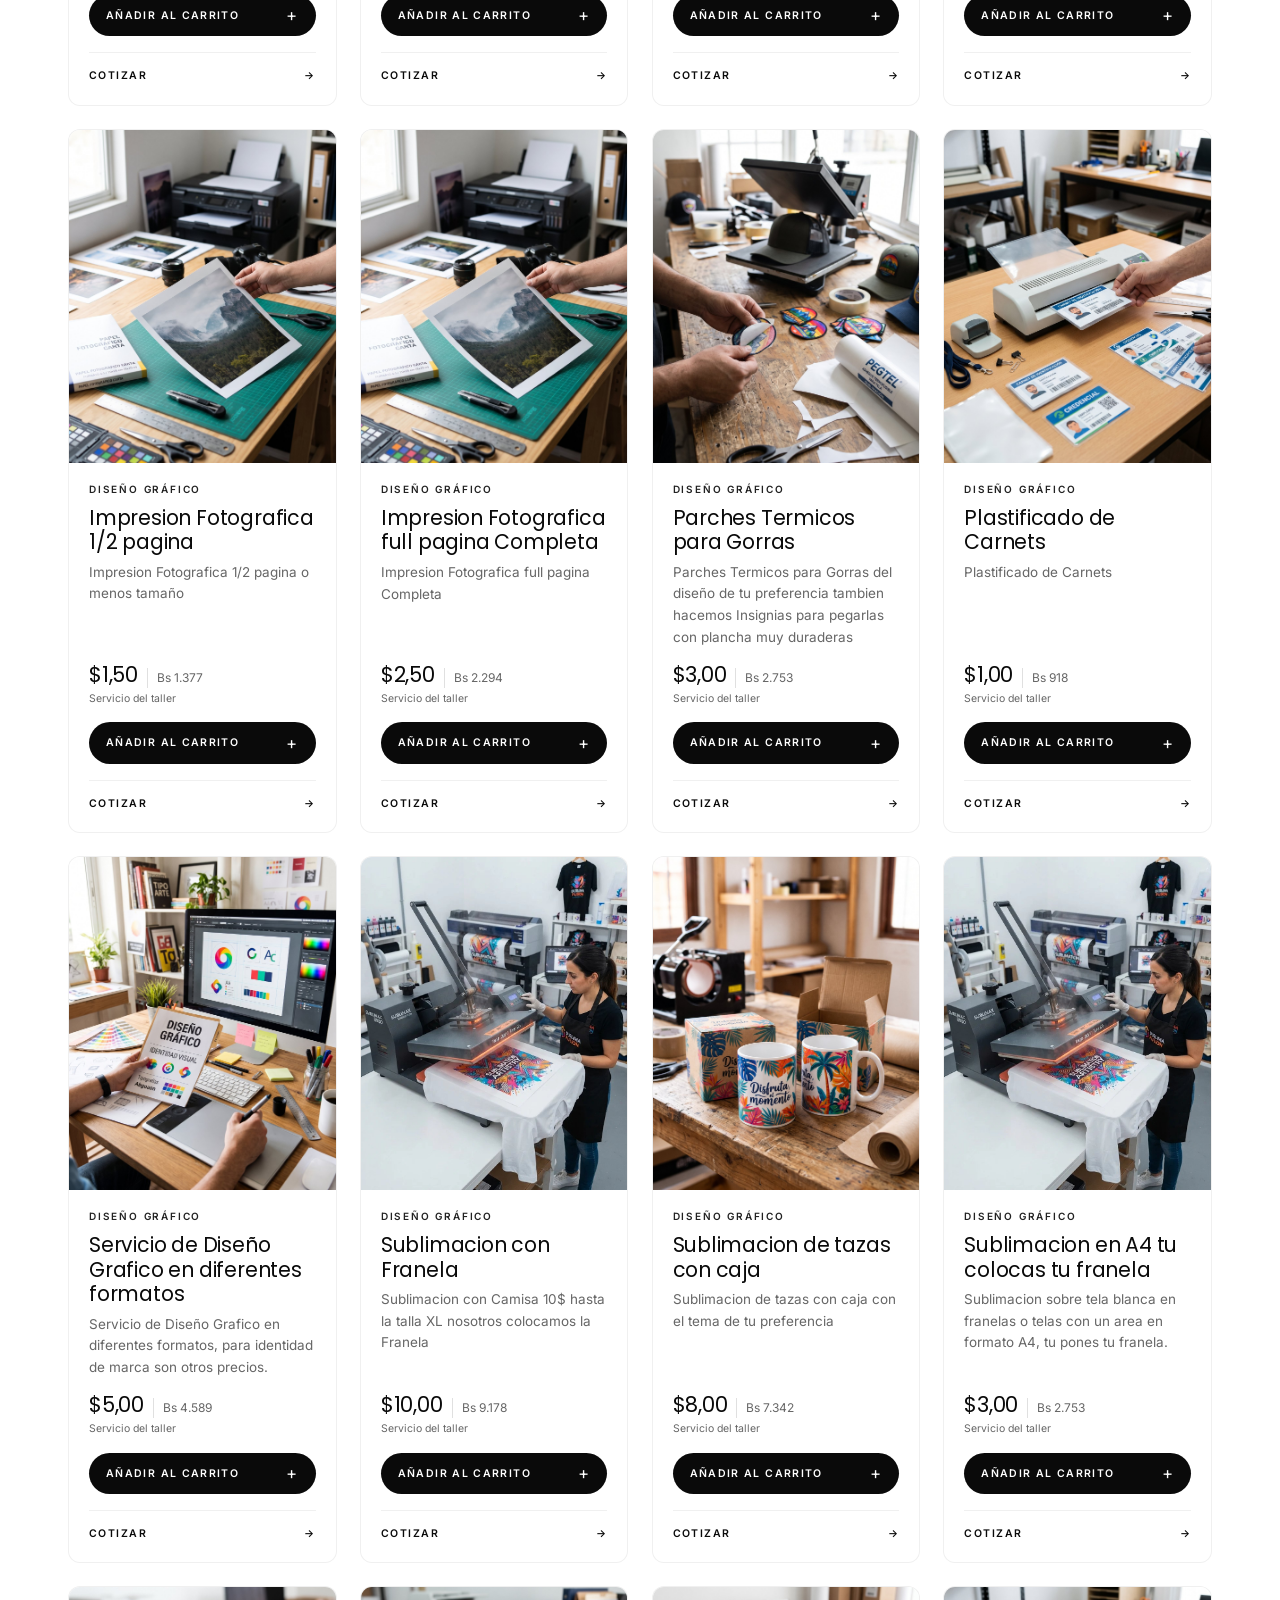
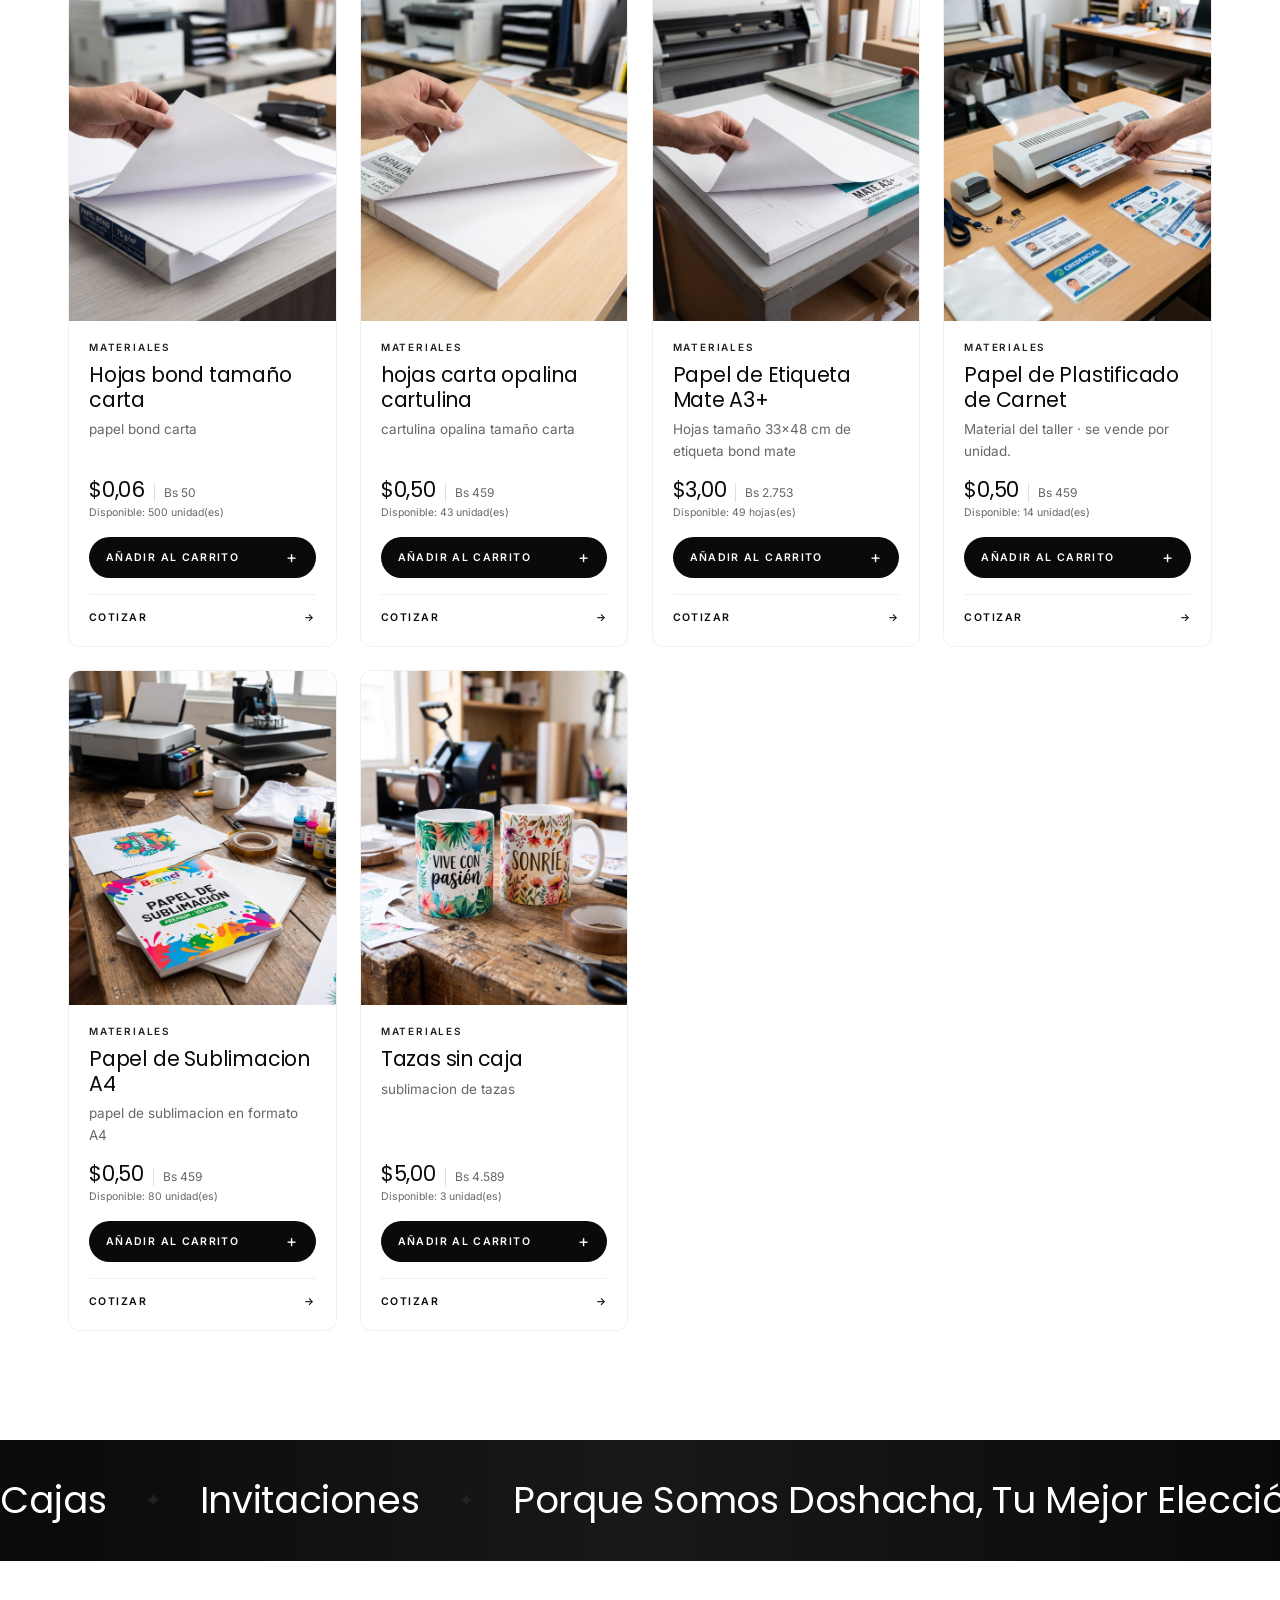
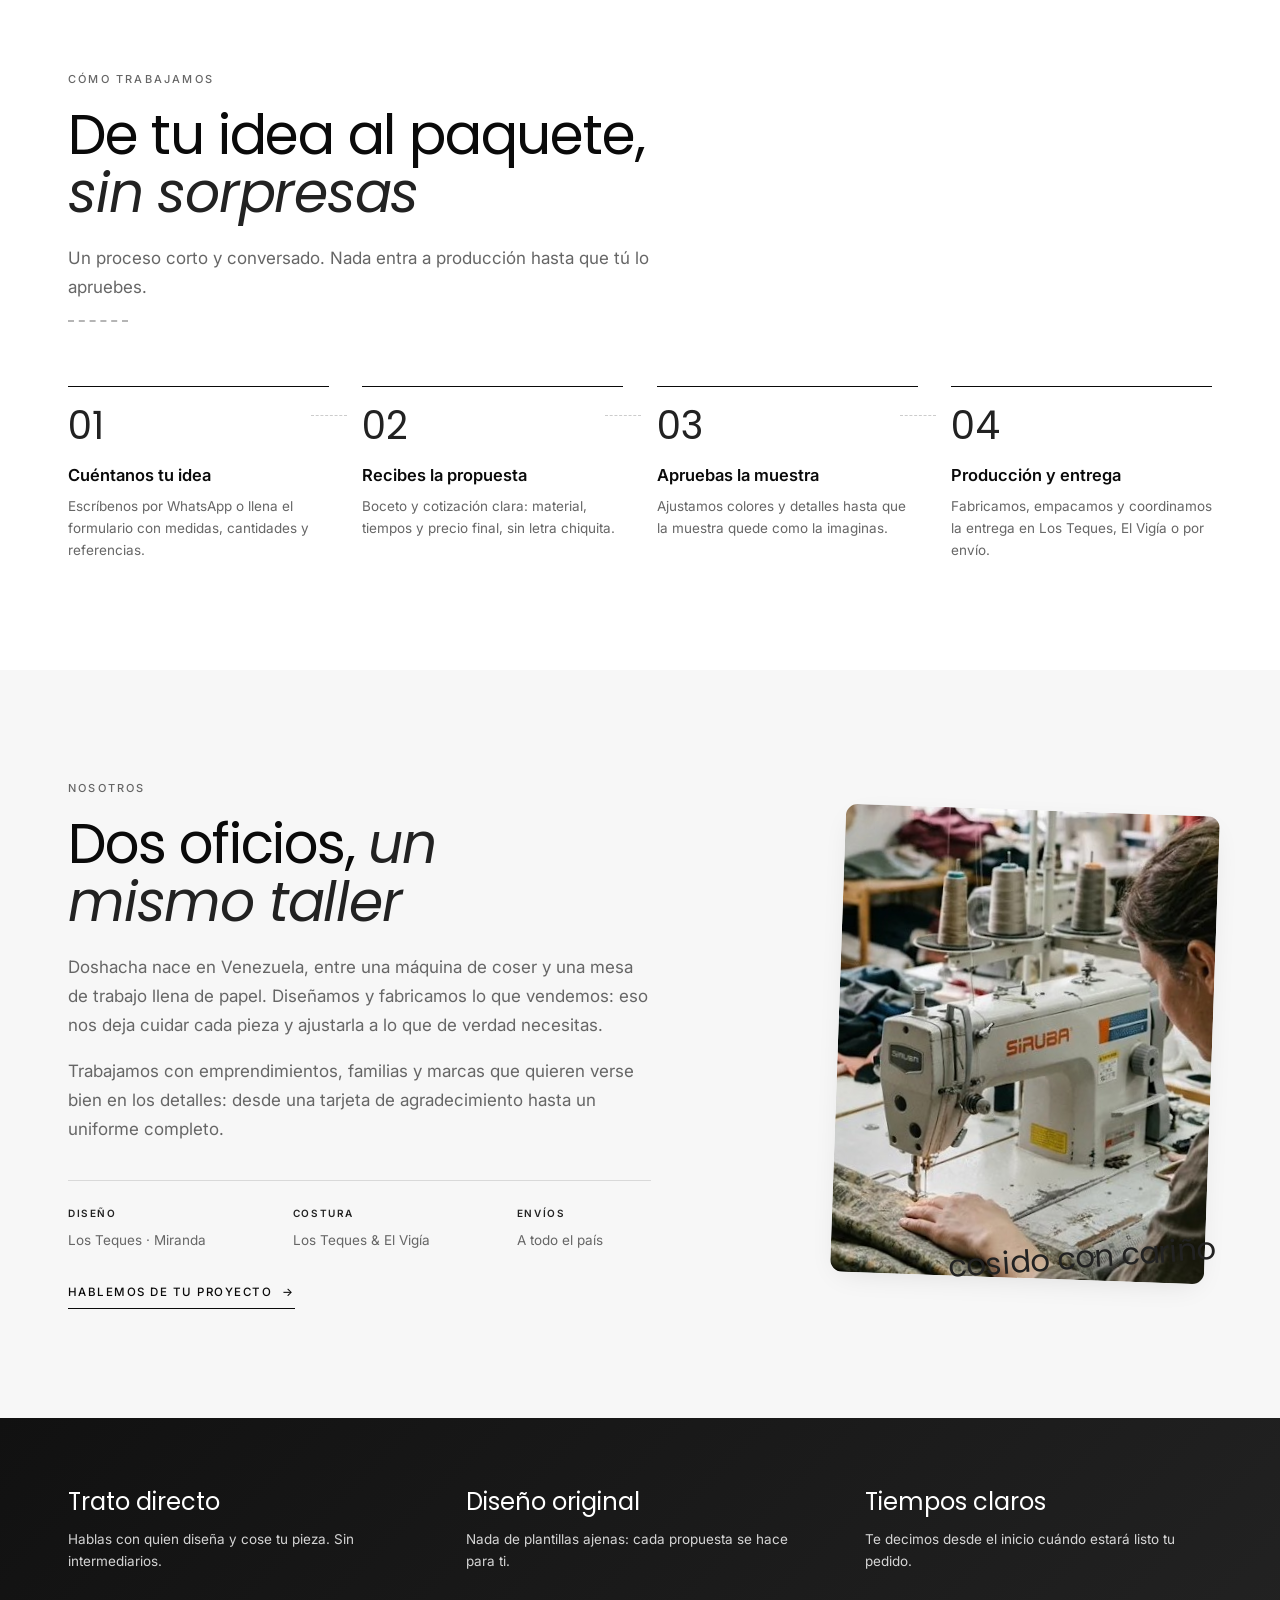
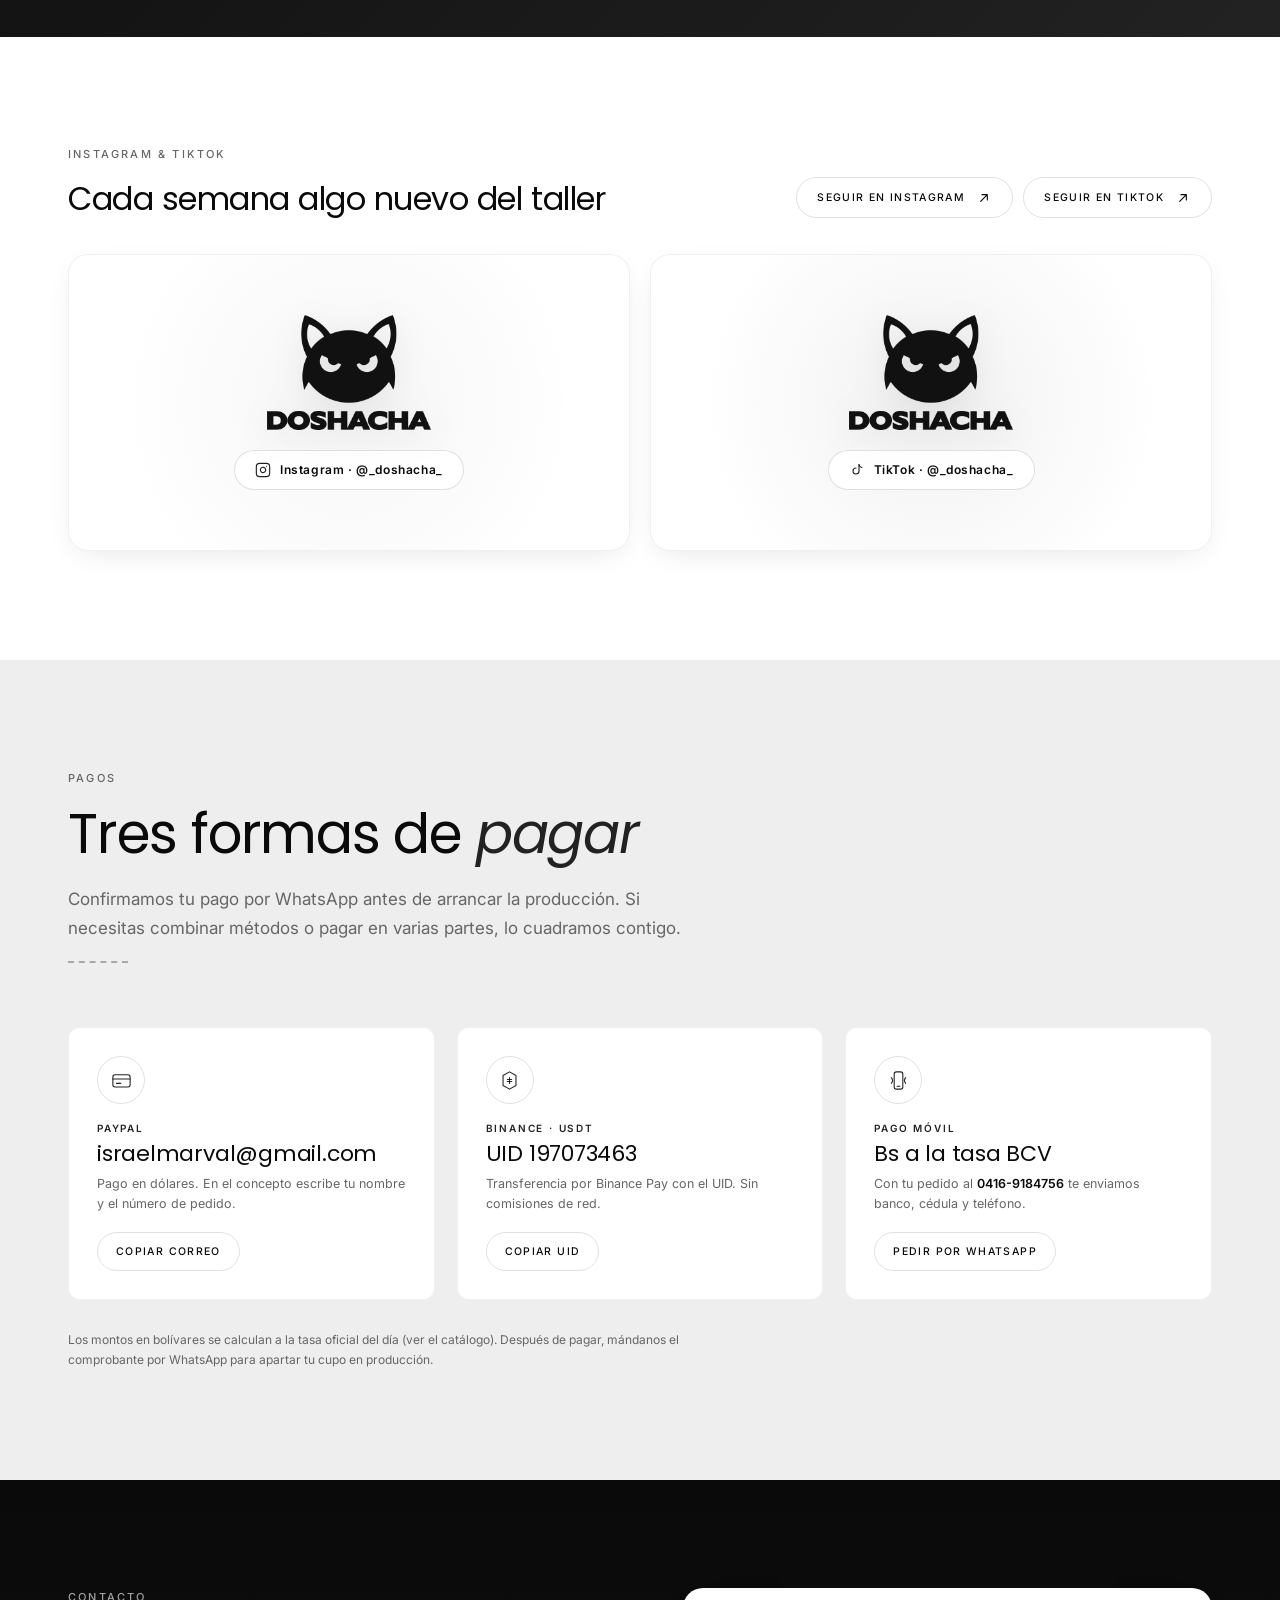
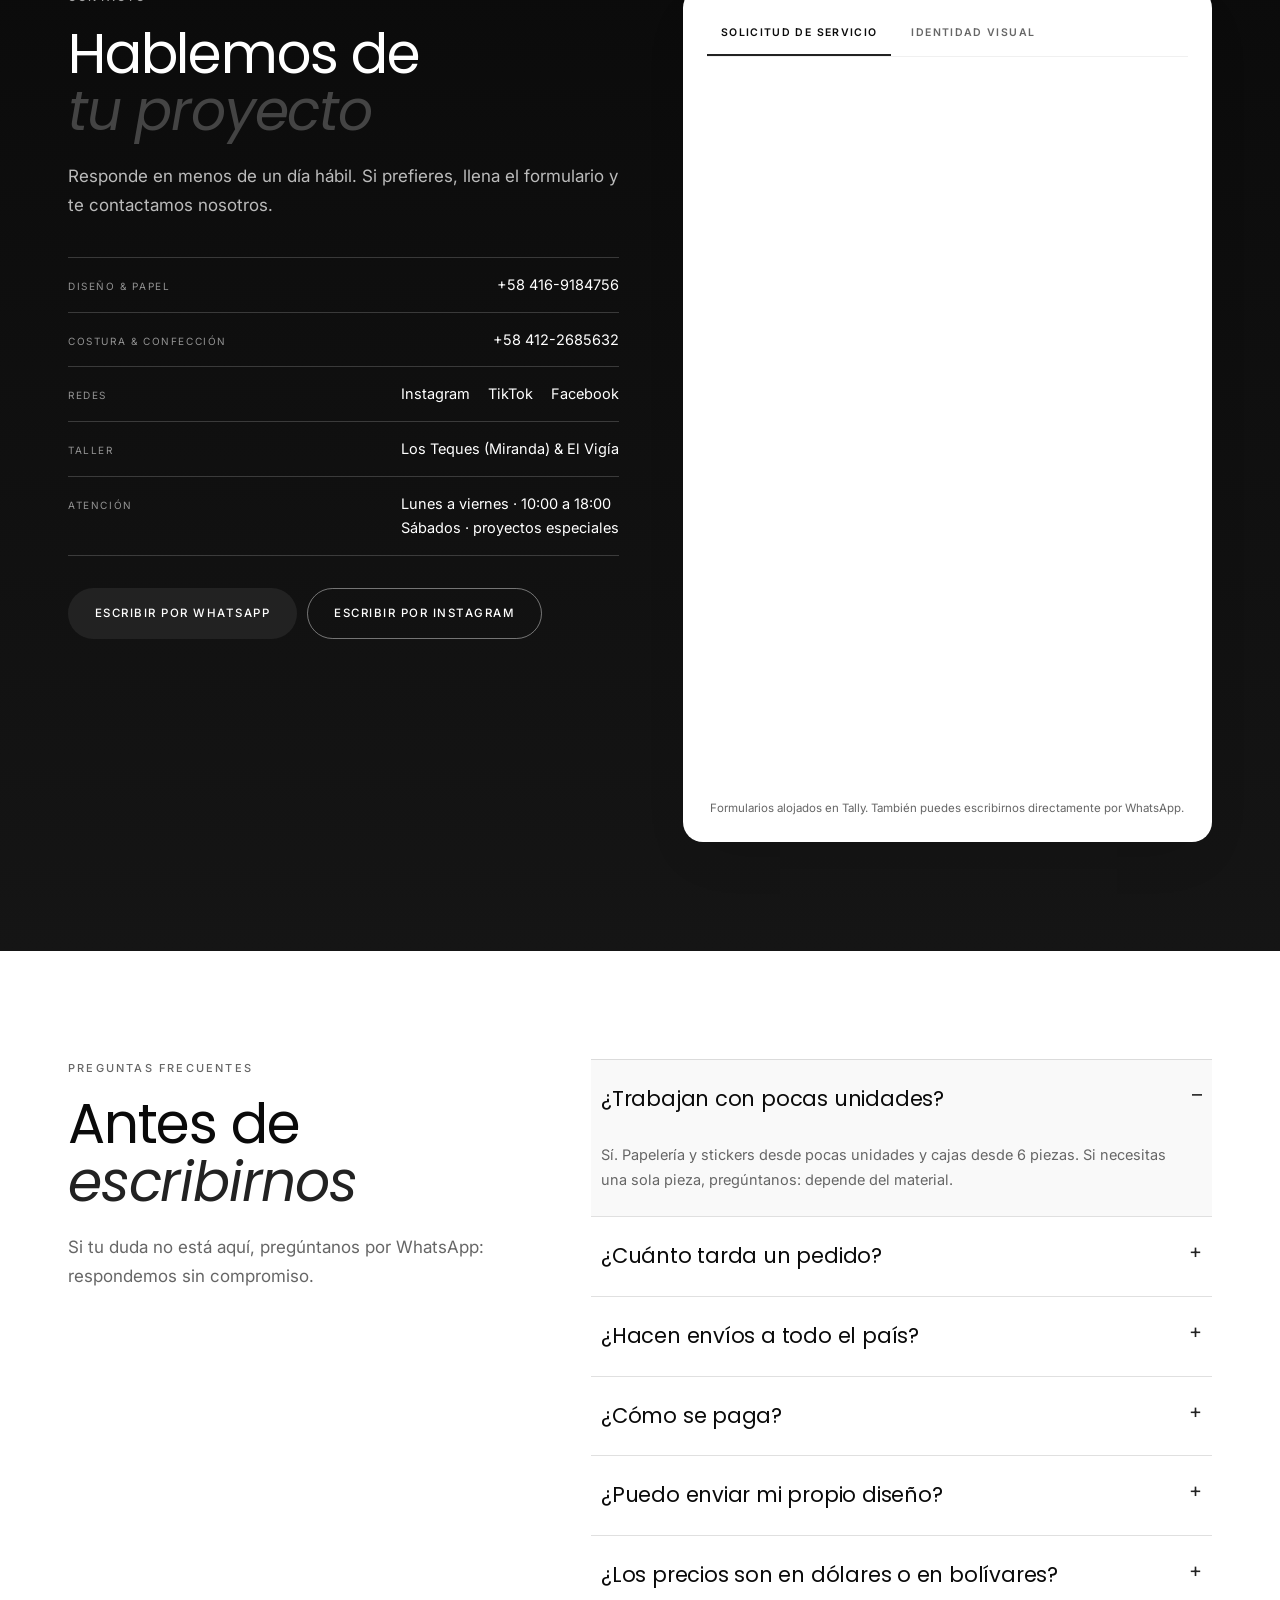
==== commit 33e19c31: "Actualizacion automatica: 19/11/2026 14:03:54.89" ====
--- a/index.html
+++ b/index.html
@@ -4,8 +4,9 @@
 <meta charset="utf-8">
 <meta name="viewport" content="width=device-width, initial-scale=1">
 <title>Doshacha — Diseño, costura y sublimación a tu medida</title>
+<meta name="google-site-verification" content="fh6dIG-adOJ_NnVVH2rAf3eCHCT3oXkECLjrv2FGBps">
 <meta name="description" content="Papelería personalizada, cajas, invitaciones, stickers, sublimación y confección a medida. Un taller de diseño y costura en Los Teques y El Vigía. Envíos a todo el país.">
-<meta name="theme-color" content="#F8F3EA">
+<meta name="theme-color" content="#ffffff">
 <link rel="canonical" href="https://doshacha.github.io/">
 
 <meta property="og:type" content="website">
@@ -23,7 +24,7 @@
 
 <link rel="preconnect" href="https://fonts.googleapis.com">
 <link rel="preconnect" href="https://fonts.gstatic.com" crossorigin>
-<link href="https://fonts.googleapis.com/css2?family=Fraunces:ital,opsz,wght@0,9..144,300..700;1,9..144,300..700&family=Inter:wght@300;400;500;600&family=Caveat:wght@400;600&display=swap" rel="stylesheet">
+<link href="https://fonts.googleapis.com/css2?family=Inter:wght@300;400;500;600&family=Poppins:wght@300;400;500;600&display=swap" rel="stylesheet">
 <link rel="stylesheet" href="assets/css/styles.css">
 
 <script type="application/ld+json">
@@ -199,9 +200,9 @@
     </div>
 
     <div class="hero__art">
-      <figure class="poster poster--a" aria-hidden="true"><img src="assets/img/art/art-cajas.svg" alt="" width="900" height="1125"></figure>
-      <figure class="poster poster--b" aria-hidden="true"><img src="assets/img/art/art-costura.svg" alt="" width="900" height="1125"></figure>
-      <figure class="poster poster--c" aria-hidden="true"><img src="assets/img/art/art-evento.svg" alt="" width="900" height="1125"></figure>
+      <figure class="poster poster--a" aria-hidden="true"><img src="assets/img/fotos/cajas.jpg" alt="" width="900" height="1125"></figure>
+      <figure class="poster poster--b" aria-hidden="true"><img src="assets/img/fotos/srv-14b3865d37394d0f91ceeed867fe65cd.jpg" alt="" width="900" height="1125"></figure>
+      <figure class="poster poster--c" aria-hidden="true"><img src="assets/img/fotos/evento.jpg" alt="" width="900" height="1125"></figure>
       <figure class="hero__signature">
         <img src="assets/img/logo.png" alt="Doshacha" width="1794" height="1262">
       </figure>
@@ -317,7 +318,7 @@
 
     <div class="feature__grid feature__grid--ink">
       <div class="feature__media feature__media--dark">
-        <img src="assets/img/art/art-costura.svg" alt="Hilo, botones y tela: costura a medida" loading="lazy" width="900" height="1125">
+        <img src="assets/img/fotos/srv-14b3865d37394d0f91ceeed867fe65cd.jpg" alt="Hilo, botones y tela: costura a medida" loading="lazy" width="900" height="1125">
       </div>
       <div class="feature__copy">
         <ul class="sew">
@@ -363,7 +364,7 @@
 <section class="sec" id="sublimacion">
   <div class="wrap feature__grid feature__grid--reverse">
     <div class="feature__media">
-      <img src="assets/img/art/art-sublimacion.svg" alt="Taza, bolso y muestras de color sublimadas" loading="lazy" width="900" height="1125">
+      <img src="assets/img/fotos/srv-0dd6b23086984f788748d977c7ba8c94.jpg" alt="Taza, bolso y muestras de color sublimadas" loading="lazy" width="900" height="1125">
     </div>
     <div class="feature__copy">
       <p class="eyebrow">03 — Sublimación</p>
@@ -373,7 +374,7 @@
         regalos personalizados, promociones o uniformes de equipo.
       </p>
       <div class="swatches" aria-hidden="true">
-        <span style="--c:#B4553A"></span><span style="--c:#141414"></span><span style="--c:#E3D2B4"></span><span style="--c:#D8AFA4"></span>
+        <span style="--c:#0a0a0a"></span><span style="--c:#444444"></span><span style="--c:#cccccc"></span><span style="--c:#888888"></span>
       </div>
       <a class="btn btn--dark" href="https://wa.me/584169184756?text=Hola%2C%20quiero%20cotizar%20sublimaci%C3%B3n." target="_blank" rel="noopener">
         Cotizar sublimación
@@ -394,7 +395,7 @@
 
     <div class="cards3">
       <article class="bcard">
-        <img src="assets/img/art/art-marca.svg" alt="Etiquetas y tags para prendas" loading="lazy" width="900" height="1125">
+        <img src="assets/img/fotos/marca.jpg" alt="Etiquetas y tags para prendas" loading="lazy" width="900" height="1125">
         <div class="bcard__body">
           <p class="bcard__cat">Textil</p>
           <h3>Etiquetas y tags para prendas</h3>
@@ -402,7 +403,7 @@
         </div>
       </article>
       <article class="bcard">
-        <img src="assets/img/art/art-cajas.svg" alt="Empaques con identidad de marca" loading="lazy" width="900" height="1125">
+        <img src="assets/img/fotos/cajas.jpg" alt="Empaques con identidad de marca" loading="lazy" width="900" height="1125">
         <div class="bcard__body">
           <p class="bcard__cat">Empaques</p>
           <h3>Empaques con identidad</h3>
@@ -410,7 +411,7 @@
         </div>
       </article>
       <article class="bcard">
-        <img src="assets/img/art/art-stickers.svg" alt="Sellos y detalles de marca" loading="lazy" width="900" height="1125">
+        <img src="assets/img/fotos/stickers.jpg" alt="Sellos y detalles de marca" loading="lazy" width="900" height="1125">
         <div class="bcard__body">
           <p class="bcard__cat">Detalles</p>
           <h3>Sellos, stickers y detalles</h3>
@@ -453,7 +454,7 @@
 
     <div class="catalog" id="catalog">
       <article class="pcard" data-cat="cajas">
-        <div class="pcard__media"><img src="assets/img/art/art-cajas.svg" alt="Caja rectangular personalizada" loading="lazy" width="900" height="1125"></div>
+        <div class="pcard__media"><img src="assets/img/fotos/cajas.jpg" alt="Caja rectangular personalizada" loading="lazy" width="900" height="1125"></div>
         <div class="pcard__body">
           <p class="pcard__cat">Cajas</p>
           <h3 class="pcard__title">Caja rectangular 10×15×5</h3>
@@ -465,7 +466,7 @@
       </article>
 
       <article class="pcard" data-cat="cajas">
-        <div class="pcard__media"><img src="assets/img/art/art-evento.svg" alt="Caja gaveta personalizada" loading="lazy" width="900" height="1125"></div>
+        <div class="pcard__media"><img src="assets/img/fotos/evento.jpg" alt="Caja gaveta personalizada" loading="lazy" width="900" height="1125"></div>
         <div class="pcard__body">
           <p class="pcard__cat">Cajas</p>
           <h3 class="pcard__title">Caja gaveta</h3>
@@ -477,7 +478,7 @@
       </article>
 
       <article class="pcard" data-cat="cajas">
-        <div class="pcard__media"><img src="assets/img/art/art-marca.svg" alt="Caja con visor de acetato" loading="lazy" width="900" height="1125"></div>
+        <div class="pcard__media"><img src="assets/img/fotos/marca.jpg" alt="Caja con visor de acetato" loading="lazy" width="900" height="1125"></div>
         <div class="pcard__body">
           <p class="pcard__cat">Cajas</p>
           <h3 class="pcard__title">Caja con visor</h3>
@@ -489,7 +490,7 @@
       </article>
 
       <article class="pcard" data-cat="papeleria">
-        <div class="pcard__media"><img src="assets/img/art/art-invitaciones.svg" alt="Invitación de boda o cumpleaños" loading="lazy" width="900" height="1125"></div>
+        <div class="pcard__media"><img src="assets/img/fotos/invitaciones.jpg" alt="Invitación de boda o cumpleaños" loading="lazy" width="900" height="1125"></div>
         <div class="pcard__body">
           <p class="pcard__cat">Papelería</p>
           <h3 class="pcard__title">Invitaciones impresas</h3>
@@ -499,7 +500,7 @@
       </article>
 
       <article class="pcard" data-cat="papeleria">
-        <div class="pcard__media"><img src="assets/img/art/art-stickers.svg" alt="Stickers troquelados" loading="lazy" width="900" height="1125"></div>
+        <div class="pcard__media"><img src="assets/img/fotos/stickers.jpg" alt="Stickers troquelados" loading="lazy" width="900" height="1125"></div>
         <div class="pcard__body">
           <p class="pcard__cat">Papelería</p>
           <h3 class="pcard__title">Stickers troquelados</h3>
@@ -511,7 +512,7 @@
       </article>
 
       <article class="pcard" data-cat="papeleria">
-        <div class="pcard__media"><img src="assets/img/art/art-invitaciones.svg" alt="Tarjetas de agradecimiento" loading="lazy" width="900" height="1125"></div>
+        <div class="pcard__media"><img src="assets/img/fotos/invitaciones.jpg" alt="Tarjetas de agradecimiento" loading="lazy" width="900" height="1125"></div>
         <div class="pcard__body">
           <p class="pcard__cat">Papelería</p>
           <h3 class="pcard__title">Tarjetas de agradecimiento</h3>
@@ -523,7 +524,7 @@
       </article>
 
       <article class="pcard" data-cat="papeleria">
-        <div class="pcard__media"><img src="assets/img/art/art-marca.svg" alt="Kit de identidad visual" loading="lazy" width="900" height="1125"></div>
+        <div class="pcard__media"><img src="assets/img/fotos/marca.jpg" alt="Kit de identidad visual" loading="lazy" width="900" height="1125"></div>
         <div class="pcard__body">
           <p class="pcard__cat">Marcas</p>
           <h3 class="pcard__title">Kit de marca</h3>
@@ -533,7 +534,7 @@
       </article>
 
       <article class="pcard" data-cat="textil">
-        <div class="pcard__media"><img src="assets/img/art/art-costura.svg" alt="Confección a medida" loading="lazy" width="900" height="1125"></div>
+        <div class="pcard__media"><img src="assets/img/fotos/srv-14b3865d37394d0f91ceeed867fe65cd.jpg" alt="Confección a medida" loading="lazy" width="900" height="1125"></div>
         <div class="pcard__body">
           <p class="pcard__cat">Textil</p>
           <h3 class="pcard__title">Confección a medida</h3>
@@ -543,7 +544,7 @@
       </article>
 
       <article class="pcard" data-cat="textil">
-        <div class="pcard__media"><img src="assets/img/art/art-textil.svg" alt="Cortinas y textil para el hogar" loading="lazy" width="900" height="1125"></div>
+        <div class="pcard__media"><img src="assets/img/fotos/srv-a5bd9b7e074e41a4b83f3468d7ade99f.jpg" alt="Cortinas y textil para el hogar" loading="lazy" width="900" height="1125"></div>
         <div class="pcard__body">
           <p class="pcard__cat">Textil</p>
           <h3 class="pcard__title">Cortinas y textil hogar</h3>
@@ -553,7 +554,7 @@
       </article>
 
       <article class="pcard" data-cat="textil">
-        <div class="pcard__media"><img src="assets/img/art/art-costura.svg" alt="Delantales y uniformes personalizados" loading="lazy" width="900" height="1125"></div>
+        <div class="pcard__media"><img src="assets/img/fotos/srv-14b3865d37394d0f91ceeed867fe65cd.jpg" alt="Delantales y uniformes personalizados" loading="lazy" width="900" height="1125"></div>
         <div class="pcard__body">
           <p class="pcard__cat">Textil</p>
           <h3 class="pcard__title">Delantales y uniformes</h3>
@@ -563,7 +564,7 @@
       </article>
 
       <article class="pcard" data-cat="sublimacion">
-        <div class="pcard__media"><img src="assets/img/art/art-sublimacion.svg" alt="Franelas y tazas sublimadas" loading="lazy" width="900" height="1125"></div>
+        <div class="pcard__media"><img src="assets/img/fotos/srv-0dd6b23086984f788748d977c7ba8c94.jpg" alt="Franelas y tazas sublimadas" loading="lazy" width="900" height="1125"></div>
         <div class="pcard__body">
           <p class="pcard__cat">Sublimación</p>
           <h3 class="pcard__title">Franelas, tazas y regalos</h3>
@@ -641,7 +642,7 @@
       <a class="link-arrow" href="#contacto">Hablemos de tu proyecto <span aria-hidden="true">→</span></a>
     </div>
     <figure class="about__media">
-      <img src="assets/img/art/art-textil.svg" alt="Telas, cinta métrica y botones del taller" loading="lazy" width="900" height="1125">
+      <img src="assets/img/fotos/taller-diseno.jpg" alt="Taller de diseño y producción" loading="lazy" width="900" height="1125">
       <figcaption class="hand">cosido con cariño</figcaption>
     </figure>
   </div>
--- a/assets/css/styles.css
+++ b/assets/css/styles.css
@@ -1,34 +1,33 @@
 /* ==========================================================================
-   DOSHACHA — Sistema de diseño
-   Paleta: tinta, papel, arena y terracota
+   DOSHACHA — Sistema de diseño · Rediseño moderno blanco y negro
    ========================================================================== */
 
 /* ---------- Tokens ---------- */
 :root{
-  --ink:#121212;
-  --ink-2:#1B1A18;
-  --paper:#F8F3EA;
-  --paper-2:#F2EBDD;
-  --sand:#EFE4D0;
-  --cream:#FBF6EC;
-  --clay:#B4553A;
-  --clay-d:#96432C;
-  --rose:#D8AFA4;
-  --muted:#6C6459;
-  --line:rgba(18,18,18,.14);
-  --line-soft:rgba(18,18,18,.08);
-  --line-light:rgba(251,246,236,.22);
+  --ink:#0a0a0a;
+  --ink-2:#111111;
+  --paper:#ffffff;
+  --paper-2:#f7f7f7;
+  --sand:#eeeeee;
+  --cream:#ffffff;
+  --clay:#222222;
+  --clay-d:#000000;
+  --rose:#444444;
+  --muted:#666666;
+  --line:rgba(0,0,0,.12);
+  --line-soft:rgba(0,0,0,.06);
+  --line-light:rgba(255,255,255,.18);
 
   --wrap:1240px;
-  --r-s:10px;
-  --r-m:16px;
-  --r-l:26px;
-  --shadow:0 22px 48px -30px rgba(18,18,18,.5);
-  --shadow-lg:0 40px 80px -40px rgba(18,18,18,.55);
-
-  --ff-display:"Fraunces",Georgia,"Times New Roman",serif;
+  --r-s:8px;
+  --r-m:12px;
+  --r-l:20px;
+  --shadow:0 8px 30px -10px rgba(0,0,0,.12);
+  --shadow-lg:0 20px 50px -20px rgba(0,0,0,.18);
+
+  --ff-display:"Poppins","Inter",-apple-system,BlinkMacSystemFont,"Segoe UI",Roboto,Helvetica,Arial,sans-serif;
   --ff-body:"Inter",-apple-system,BlinkMacSystemFont,"Segoe UI",Roboto,Helvetica,Arial,sans-serif;
-  --ff-hand:"Caveat","Segoe Script",cursive;
+  --ff-hand:"Poppins","Segoe UI",sans-serif;
 
   --ease:cubic-bezier(.22,.7,.24,1);
 }
@@ -54,13 +53,13 @@
 button{font:inherit;color:inherit;background:none;border:0;cursor:pointer}
 ul,ol{margin:0;padding:0;list-style:none}
 h1,h2,h3,h4,p{margin:0}
-::selection{background:var(--clay);color:var(--cream)}
-:focus-visible{outline:2px solid var(--clay);outline-offset:3px}
+::selection{background:#0a0a0a;color:#ffffff}
+:focus-visible{outline:2px solid #0a0a0a;outline-offset:3px}
 
 /* ---------- Grano de papel ---------- */
 .grain{
   position:fixed;inset:0;z-index:8;pointer-events:none;
-  opacity:.28;mix-blend-mode:multiply;
+  opacity:.18;mix-blend-mode:multiply;
   background-image:url("data:image/svg+xml,%3Csvg xmlns='http://www.w3.org/2000/svg' width='180' height='180'%3E%3Cfilter id='n'%3E%3CfeTurbulence type='fractalNoise' baseFrequency='.9' numOctaves='3' stitchTiles='stitch'/%3E%3CfeColorMatrix type='saturate' values='0'/%3E%3C/filter%3E%3Crect width='180' height='180' filter='url(%23n)' opacity='.42'/%3E%3C/svg%3E");
 }
 
@@ -82,7 +81,7 @@
   color:var(--muted);margin-bottom:18px;
   display:flex;align-items:center;gap:10px;
 }
-.sec--ink .eyebrow{color:rgba(251,246,236,.62)}
+.sec--ink .eyebrow{color:rgba(255,255,255,.62)}
 .eyebrow--line::before{content:"";width:34px;height:1px;background:currentColor;display:inline-block}
 
 .h2{
@@ -99,12 +98,12 @@
 
 .lede{font-size:17px;line-height:1.72;color:var(--muted);max-width:64ch;margin-top:22px}
 .lede--narrow{max-width:56ch}
-.sec--ink .lede{color:rgba(251,246,236,.72)}
+.sec--ink .lede{color:rgba(255,255,255,.72)}
 
 .sec__head{max-width:820px;margin-bottom:clamp(38px,5vw,64px)}
 .sec__head--row{display:flex;justify-content:space-between;align-items:flex-end;gap:48px;max-width:none}
 .sec__head--row .lede{margin-top:0;max-width:38ch;font-size:15.5px}
-.sec__head--light .eyebrow{color:rgba(251,246,236,.6)}
+.sec__head--light .eyebrow{color:rgba(255,255,255,.6)}
 
 /* ---------- Botones ---------- */
 .btn{
@@ -117,15 +116,15 @@
 .btn:hover{transform:translateY(-2px)}
 .btn:active{transform:translateY(0)}
 .btn--clay{background:var(--clay);color:var(--cream)}
-.btn--clay:hover{background:var(--clay-d);box-shadow:0 14px 28px -18px rgba(180,85,58,.9)}
+.btn--clay:hover{background:var(--clay-d);box-shadow:0 14px 28px -18px rgba(0,0,0,.5)}
 .btn--dark{background:var(--ink);color:var(--cream)}
 .btn--dark:hover{background:#000}
 .btn--paper{background:var(--cream);color:var(--ink)}
 .btn--paper:hover{background:#fff}
 .btn--line{border-color:var(--line);color:var(--ink)}
-.btn--line:hover{border-color:var(--ink);background:rgba(18,18,18,.03)}
+.btn--line:hover{border-color:var(--ink);background:rgba(0,0,0,.03)}
 .btn--ghost{border-color:var(--line-light);color:var(--cream)}
-.btn--outline{border-color:rgba(251,246,236,.42);color:var(--cream)}
+.btn--outline{border-color:rgba(255,255,255,.42);color:var(--cream)}
 .btn--outline:hover{border-color:var(--cream)}
 .btn--sm{padding:11px 20px;font-size:10.5px}
 .btn--lg{padding:18px 32px;font-size:12px}
@@ -156,13 +155,13 @@
    ========================================================================== */
 .header{
   position:sticky;top:0;z-index:120;
-  background:rgba(248,243,234,.82);
+  background:rgba(255,255,255,.82);
   backdrop-filter:blur(14px) saturate(140%);
   -webkit-backdrop-filter:blur(14px) saturate(140%);
   border-bottom:1px solid transparent;
   transition:border-color .3s,background .3s,box-shadow .3s;
 }
-.header.is-scrolled{border-bottom-color:var(--line-soft);background:rgba(248,243,234,.94)}
+.header.is-scrolled{border-bottom-color:var(--line-soft);background:rgba(255,255,255,.94)}
 .header__inner{display:flex;align-items:center;justify-content:space-between;gap:24px;height:124px;transition:height .3s var(--ease)}
 .header.is-scrolled .header__inner{height:82px}
 
@@ -212,11 +211,11 @@
 .rateboard{
   position:relative;overflow:hidden;
   background:var(--ink);color:var(--cream);
-  border-bottom:1px solid rgba(251,246,236,.12);
+  border-bottom:1px solid rgba(255,255,255,.12);
 }
 .rateboard::before{
   content:"";position:absolute;top:-90px;right:8%;width:440px;height:240px;
-  background:radial-gradient(circle,rgba(180,85,58,.3) 0%,rgba(18,18,18,0) 70%);
+  background:radial-gradient(circle,rgba(10,10,10,.3) 0%,rgba(10,10,10,0) 70%);
   pointer-events:none;filter:blur(18px);
 }
 .rateboard__inner{
@@ -231,15 +230,15 @@
   font-size:10px;font-weight:600;letter-spacing:.16em;text-transform:uppercase;color:var(--rose);
 }
 .rateboard__live{
-  width:7px;height:7px;border-radius:50%;background:#8FBF96;flex:none;
-  box-shadow:0 0 0 0 rgba(143,191,150,.6);animation:ratePulse 2.6s infinite;
+  width:7px;height:7px;border-radius:50%;background:#666;flex:none;
+  box-shadow:0 0 0 0 rgba(102,102,102,.6);animation:ratePulse 2.6s infinite;
 }
 @keyframes ratePulse{
-  0%{box-shadow:0 0 0 0 rgba(143,191,150,.55)}
-  70%{box-shadow:0 0 0 7px rgba(143,191,150,0)}
-  100%{box-shadow:0 0 0 0 rgba(143,191,150,0)}
-}
-.rateboard__caption{font-size:10.5px;color:rgba(251,246,236,.52);letter-spacing:.01em}
+  0%{box-shadow:0 0 0 0 rgba(102,102,102,.55)}
+  70%{box-shadow:0 0 0 7px rgba(102,102,102,0)}
+  100%{box-shadow:0 0 0 0 rgba(102,102,102,0)}
+}
+.rateboard__caption{font-size:10.5px;color:rgba(255,255,255,.52);letter-spacing:.01em}
 .rateboard__rates{display:flex;align-items:stretch;gap:clamp(16px,2.4vw,34px)}
 .rateboard__item{
   display:grid;grid-template-columns:auto auto;grid-template-rows:auto auto;
@@ -247,31 +246,31 @@
 }
 .rateboard__label{
   grid-column:1/-1;font-size:9px;font-weight:600;letter-spacing:.16em;
-  text-transform:uppercase;color:rgba(251,246,236,.46);margin-bottom:1px;
+  text-transform:uppercase;color:rgba(255,255,255,.46);margin-bottom:1px;
 }
 .rateboard__value{
   font-family:var(--ff-display);font-weight:400;
   font-size:clamp(22px,2.5vw,30px);line-height:1.05;letter-spacing:-.02em;
   color:var(--cream);white-space:nowrap;
 }
-.rateboard__unit{font-size:9.5px;letter-spacing:.08em;text-transform:uppercase;color:rgba(251,246,236,.44);white-space:nowrap}
-.rateboard__divider{width:1px;background:rgba(251,246,236,.16);margin-block:5px}
+.rateboard__unit{font-size:9.5px;letter-spacing:.08em;text-transform:uppercase;color:rgba(255,255,255,.44);white-space:nowrap}
+.rateboard__divider{width:1px;background:rgba(255,255,255,.16);margin-block:5px}
 .rateboard__meta{display:flex;flex-direction:column;align-items:flex-end;gap:5px;text-align:right}
 .rateboard__stamp{display:flex;flex-direction:column;align-items:flex-end;gap:1px}
-.rateboard__date{font-size:10px;letter-spacing:.03em;color:rgba(251,246,236,.56);white-space:nowrap}
+.rateboard__date{font-size:10px;letter-spacing:.03em;color:rgba(255,255,255,.56);white-space:nowrap}
 .rateboard__date b{color:var(--cream);font-weight:500}
 .rateboard__status{font-size:10px;letter-spacing:.02em;color:var(--rose);white-space:nowrap}
-.rateboard__status.is-ok{color:#A9CBAE}
-.rateboard__status.is-error{color:#E2A58F}
+.rateboard__status.is-ok{color:#888}
+.rateboard__status.is-error{color:#999}
 .rateboard__tools{display:flex;align-items:center;gap:10px}
 .rateboard__link{
-  font-size:9px;letter-spacing:.13em;text-transform:uppercase;color:rgba(251,246,236,.42);
+  font-size:9px;letter-spacing:.13em;text-transform:uppercase;color:rgba(255,255,255,.42);
   border-bottom:1px solid transparent;transition:color .2s,border-color .2s;
 }
 .rateboard__link:hover{color:var(--cream);border-color:var(--rose)}
 .rateboard__refresh{
-  width:28px;height:28px;border:1px solid rgba(251,246,236,.22);border-radius:50%;
-  display:grid;place-items:center;color:rgba(251,246,236,.72);flex:none;
+  width:28px;height:28px;border:1px solid rgba(255,255,255,.22);border-radius:50%;
+  display:grid;place-items:center;color:rgba(255,255,255,.72);flex:none;
   transition:background .2s,border-color .2s,color .2s,transform .25s;
 }
 .rateboard__refresh:hover{background:var(--clay);border-color:var(--clay);color:var(--cream);transform:rotate(-18deg)}
@@ -283,7 +282,7 @@
   .rateboard__inner{grid-template-columns:1fr auto;gap:10px 24px}
   .rateboard__rates{
     grid-column:1/-1;grid-row:2;justify-content:flex-start;
-    border-top:1px solid rgba(251,246,236,.12);padding-top:11px;
+    border-top:1px solid rgba(255,255,255,.12);padding-top:11px;
   }
   .rateboard__meta{grid-column:2;grid-row:1}
 }
@@ -332,7 +331,7 @@
 .hero{position:relative;padding-block:clamp(40px,5.5vw,80px) clamp(50px,6vw,86px);overflow:hidden}
 .hero::before{
   content:"";position:absolute;top:-120px;right:-40px;width:clamp(300px,42vw,580px);height:clamp(300px,42vw,580px);
-  background:radial-gradient(circle,rgba(180,85,58,.08) 0%,rgba(248,243,234,0) 70%);
+  background:radial-gradient(circle,rgba(10,10,10,.06) 0%,rgba(255,255,255,0) 70%);
   pointer-events:none;z-index:0;border-radius:50%;filter:blur(36px);
 }
 .hero__grid{position:relative;z-index:1;display:grid;grid-template-columns:1.02fr .98fr;gap:clamp(32px,5vw,72px);align-items:center}
@@ -364,7 +363,7 @@
 .poster img{width:100%;aspect-ratio:4/5;object-fit:cover;border-radius:2px}
 .poster::after{
   content:"";position:absolute;top:-12px;left:50%;width:74px;height:24px;
-  background:rgba(255,255,255,.5);border:1px solid rgba(18,18,18,.07);
+  background:rgba(255,255,255,.5);border:1px solid rgba(0,0,0,.07);
   transform:translateX(-50%) rotate(-3deg);
   backdrop-filter:blur(1px);
 }
@@ -448,7 +447,7 @@
   overflow:hidden;display:flex;flex-direction:column;position:relative;
   transition:transform .4s var(--ease),box-shadow .4s var(--ease),border-color .3s;
 }
-.pcard:hover{transform:translateY(-6px);box-shadow:0 22px 42px -20px rgba(18,18,18,.25),0 0 0 1px rgba(180,85,58,.18);border-color:rgba(180,85,58,.32)}
+.pcard:hover{transform:translateY(-6px);box-shadow:0 22px 42px -20px rgba(0,0,0,.18),0 0 0 1px rgba(0,0,0,.12);border-color:rgba(0,0,0,.2)}
 .pcard__media{display:block;overflow:hidden;background:var(--paper-2)}
 .pcard__media img{width:100%;aspect-ratio:4/5;object-fit:cover;transition:transform .8s var(--ease)}
 .pcard:hover .pcard__media img{transform:scale(1.035)}
@@ -499,10 +498,10 @@
 .sew li:last-child{border-bottom:1px solid var(--line-light)}
 .sew__n{font-family:var(--ff-display);font-size:19px;color:var(--rose);line-height:1.4;flex:none;width:34px}
 .sew h3{font-size:16.5px;font-weight:600;margin-bottom:3px;letter-spacing:.01em}
-.sew p{font-size:13.5px;color:rgba(251,246,236,.66);line-height:1.55}
+.sew p{font-size:13.5px;color:rgba(255,255,255,.66);line-height:1.55}
 
 .swatches{display:flex;gap:10px;margin:30px 0 34px}
-.swatches span{width:46px;height:46px;border-radius:50%;background:var(--c);border:1px solid rgba(18,18,18,.12)}
+.swatches span{width:46px;height:46px;border-radius:50%;background:var(--c);border:1px solid rgba(0,0,0,.12)}
 
 /* ==========================================================================
    Para marcas
@@ -524,9 +523,9 @@
   border-radius:var(--r-l);padding:clamp(28px,4vw,46px);
   display:flex;align-items:center;justify-content:space-between;gap:32px;flex-wrap:wrap;
 }
-.banner-cta .eyebrow{color:rgba(251,246,236,.6);margin-bottom:10px}
+.banner-cta .eyebrow{color:rgba(255,255,255,.6);margin-bottom:10px}
 .banner-cta .h3{color:var(--cream)}
-.banner-cta p:not(.eyebrow){font-size:14.5px;color:rgba(251,246,236,.7);margin-top:8px;max-width:52ch}
+.banner-cta p:not(.eyebrow){font-size:14.5px;color:rgba(255,255,255,.7);margin-top:8px;max-width:52ch}
 
 /* ==========================================================================
    Catálogo
@@ -594,7 +593,7 @@
 .promises{background:var(--clay);color:var(--cream);padding-block:clamp(40px,5vw,64px)}
 .promises__grid{display:grid;grid-template-columns:repeat(3,1fr);gap:clamp(20px,4vw,64px)}
 .promise h3{font-family:var(--ff-display);font-weight:400;font-size:clamp(20px,2vw,24px);margin-bottom:8px}
-.promise p{font-size:13.5px;line-height:1.6;color:rgba(251,246,236,.82)}
+.promise p{font-size:13.5px;line-height:1.6;color:rgba(255,255,255,.82)}
 
 /* ==========================================================================
    Instagram
@@ -611,7 +610,7 @@
 }
 .insta__card::before{
   content:"";position:absolute;inset:0;
-  background:radial-gradient(circle at center,rgba(180,85,58,.08),transparent 72%);
+  background:radial-gradient(circle at center,rgba(0,0,0,.04),transparent 72%);
   pointer-events:none;
 }
 .insta__card--tiktok::before{
@@ -619,7 +618,7 @@
 }
 .insta__card:hover{
   transform:translateY(-4px);box-shadow:var(--shadow-lg);
-  border-color:rgba(180,85,58,.35);
+  border-color:rgba(0,0,0,.2);
 }
 .insta__card-inner{
   display:flex;flex-direction:column;align-items:center;gap:20px;text-align:center;
@@ -630,7 +629,7 @@
 }
 .insta__card-logo img{
   width:100%;height:auto;max-height:115px;object-fit:contain;
-  filter:drop-shadow(0 6px 16px rgba(18,18,18,.08));
+  filter:drop-shadow(0 6px 16px rgba(0,0,0,.08));
   transition:transform .5s var(--ease);
 }
 .insta__card:hover .insta__card-logo img{transform:scale(1.04)}
@@ -684,7 +683,7 @@
 .contact__list{margin-top:36px}
 .contact__list li{display:flex;justify-content:space-between;align-items:baseline;gap:20px;padding:15px 0;border-top:1px solid var(--line-light);flex-wrap:wrap}
 .contact__list li:last-child{border-bottom:1px solid var(--line-light)}
-.contact__k{font-size:10px;letter-spacing:.16em;text-transform:uppercase;color:rgba(251,246,236,.55)}
+.contact__k{font-size:10px;letter-spacing:.16em;text-transform:uppercase;color:rgba(255,255,255,.55)}
 .contact__list a,.contact__list span:not(.contact__k){font-size:14.5px}
 .contact__list a:hover{color:var(--rose)}
 .contact__social{display:flex;gap:18px;flex-wrap:wrap}
@@ -709,7 +708,7 @@
 .faq{display:grid}
 .faq__item{border-top:1px solid var(--line);transition:background-color .3s}
 .faq__item:last-child{border-bottom:1px solid var(--line)}
-.faq__item[open]{background:rgba(180,85,58,.025)}
+.faq__item[open]{background:rgba(0,0,0,.025)}
 .faq__item summary{
   display:flex;justify-content:space-between;align-items:flex-start;gap:24px;
   padding:22px 10px;cursor:pointer;list-style:none;
@@ -718,7 +717,7 @@
   border-radius:6px;
 }
 .faq__item summary::-webkit-details-marker{display:none}
-.faq__item summary:hover{color:var(--clay);background:rgba(18,18,18,.02)}
+.faq__item summary:hover{color:var(--clay);background:rgba(0,0,0,.02)}
 .faq__item summary::after{
   content:"+";font-family:var(--ff-body);font-size:20px;line-height:1;color:var(--clay);
   transition:transform .35s var(--ease);flex:none;margin-top:2px;
@@ -738,8 +737,8 @@
    ========================================================================== */
 .footer{background:var(--ink);color:var(--cream);padding-top:clamp(50px,6vw,80px)}
 .footer__grid{display:grid;grid-template-columns:1.5fr .8fr .8fr 1.1fr;gap:clamp(28px,4vw,56px);padding-bottom:clamp(40px,5vw,64px)}
-.footer__logo{height:66px;width:auto;margin-bottom:22px}
-.footer__brand p{font-size:13.5px;line-height:1.7;color:rgba(251,246,236,.62);max-width:34ch}
+.footer__logo{height:66px;width:auto;margin-bottom:22px;filter:invert(1)}
+.footer__brand p{font-size:13.5px;line-height:1.7;color:rgba(255,255,255,.62);max-width:34ch}
 .footer__social{display:flex;gap:8px;margin-top:22px}
 .footer__social a{
   width:38px;height:38px;border:1px solid var(--line-light);border-radius:50%;
@@ -748,15 +747,15 @@
 }
 .footer__social a:hover{background:var(--cream);color:var(--ink);border-color:var(--cream)}
 .footer__col{display:flex;flex-direction:column;gap:11px}
-.footer__col h4{font-size:10px;letter-spacing:.18em;text-transform:uppercase;color:rgba(251,246,236,.45);font-weight:600;margin-bottom:6px}
-.footer__col a{font-size:13.5px;color:rgba(251,246,236,.78);width:fit-content;transition:color .2s}
+.footer__col h4{font-size:10px;letter-spacing:.18em;text-transform:uppercase;color:rgba(255,255,255,.45);font-weight:600;margin-bottom:6px}
+.footer__col a{font-size:13.5px;color:rgba(255,255,255,.78);width:fit-content;transition:color .2s}
 .footer__col a:hover{color:var(--rose)}
-.footer__place{font-size:12.5px;color:rgba(251,246,236,.45);margin-top:6px}
+.footer__place{font-size:12.5px;color:rgba(255,255,255,.45);margin-top:6px}
 .footer__bottom{
   display:flex;justify-content:space-between;align-items:center;gap:20px;flex-wrap:wrap;
-  border-top:1px solid var(--line-light);padding-block:24px;font-size:11.5px;color:rgba(251,246,236,.5);
-}
-.footer__made a{color:rgba(251,246,236,.75);border-bottom:1px solid rgba(251,246,236,.25)}
+  border-top:1px solid var(--line-light);padding-block:24px;font-size:11.5px;color:rgba(255,255,255,.5);
+}
+.footer__made a{color:rgba(255,255,255,.75);border-bottom:1px solid rgba(255,255,255,.25)}
 .footer__made a:hover{color:var(--rose)}
 
 /* ==========================================================================
@@ -765,17 +764,17 @@
 .wa{position:fixed;left:clamp(14px,2vw,26px);bottom:clamp(14px,2vw,26px);z-index:200;display:flex;flex-direction:column;align-items:flex-start;gap:10px}
 .wa__btn{
   position:relative;
-  width:58px;height:58px;border-radius:50%;background:var(--clay);color:#fff;
-  display:grid;place-items:center;box-shadow:0 16px 30px -12px rgba(180,85,58,.75);
+  width:58px;height:58px;border-radius:50%;background:var(--ink);color:#fff;
+  display:grid;place-items:center;box-shadow:0 16px 30px -12px rgba(0,0,0,.5);
   transition:transform .3s var(--ease),background .3s;
 }
 .wa__btn::after{
   content:"";position:absolute;inset:-5px;border-radius:50%;
-  border:2px solid var(--clay);opacity:0;
+  border:2px solid var(--ink);opacity:0;
   animation:waPulse 3.6s ease-out infinite;pointer-events:none;
 }
 .wa__btn svg{width:29px;height:29px;fill:none;stroke:currentColor;stroke-width:1.7;stroke-linejoin:round}
-.wa__btn:hover{transform:scale(1.06);background:var(--clay-d)}
+.wa__btn:hover{transform:scale(1.06);background:#333}
 @keyframes waPulse{
   0%{transform:scale(.95);opacity:0}
   50%{transform:scale(1.24);opacity:.6}
@@ -797,7 +796,7 @@
   border:0;padding:0;border-radius:var(--r-m);background:var(--paper);color:var(--ink);
   width:min(660px,92vw);max-height:84vh;box-shadow:var(--shadow-lg);
 }
-.modal::backdrop{background:rgba(18,18,18,.55);backdrop-filter:blur(3px)}
+.modal::backdrop{background:rgba(0,0,0,.55);backdrop-filter:blur(3px)}
 .modal__head{display:flex;justify-content:space-between;align-items:center;gap:20px;padding:20px 26px;border-bottom:1px solid var(--line);position:sticky;top:0;background:var(--paper)}
 .modal__close{width:36px;height:36px;border:1px solid var(--line);border-radius:50%;font-size:13px}
 .modal__close:hover{background:var(--ink);color:var(--cream)}
@@ -839,37 +838,71 @@
 
 @media (max-width:720px){
   body{font-size:15.5px}
-  .header__inner{height:auto;min-height:92px;padding-block:8px}
-  .header.is-scrolled .header__inner{min-height:76px;padding-block:6px}
-  .brand__logo{height:68px}
-  .header.is-scrolled .brand__logo{height:52px}
-  .brand__slogan{font-size:9.5px;max-width:210px;white-space:normal;line-height:1.2;text-align:center}
+  .sec{padding-block:clamp(36px,8.5vw,54px)}
+  .header__inner{height:auto;min-height:86px;padding-block:8px;gap:12px}
+  .header.is-scrolled .header__inner{min-height:72px;padding-block:6px}
+  .brand{min-width:0}
+  .brand__logo{height:64px;width:auto}
+  .header.is-scrolled .brand__logo{height:48px}
+  .brand__slogan{font-size:9px;max-width:190px;white-space:normal;line-height:1.2;text-align:center}
+  .header.is-scrolled .brand__slogan{font-size:8px;max-width:170px}
+  .header__actions{gap:8px;flex-shrink:0}
   .header__actions .btn span{display:none}
-  .header__actions .btn{padding:11px 13px;border-radius:50%;width:44px;height:44px}
+  .header__actions .btn{padding:11px 13px;border-radius:50%;width:42px;height:42px}
   .header__actions .btn .ico{width:18px;height:18px}
-  .hero{padding-top:28px}
-  .hero__title{font-size:clamp(36px,9.4vw,46px)}
+  .cart-toggle,.burger{width:42px;height:42px;flex-shrink:0}
+  .drawer{padding:calc(92px + env(safe-area-inset-top, 0px)) 20px calc(24px + env(safe-area-inset-bottom, 0px))}
+  .drawer__nav a{padding:12px 0;font-size:clamp(19px,5vw,24px)}
+  .drawer__foot .btn{min-height:44px;display:inline-flex;align-items:center;justify-content:center}
+  .hero{padding-top:22px;padding-bottom:38px}
+  .hero__title{font-size:clamp(34px,8.8vw,44px);line-height:1.02}
+  .hero__copy .lede{margin-top:16px;font-size:15px;line-height:1.6}
   .hero__cta .btn{flex:1 1 auto;justify-content:center}
-  .hero__art{gap:10px}
+  .hero__art{gap:10px;max-width:330px;margin-inline:auto;margin-top:18px}
   .poster{padding:6px 6px 18px}
-  .hero__signature{width:82px;bottom:-14px;padding:12px}
-  .chips{margin-top:28px}
-  .sec__head{margin-bottom:34px}
-  .benefits__grid{grid-template-columns:1fr;gap:18px}
-  .benefit{text-align:center}
-  .cards3{grid-template-columns:1fr}
-  .pay{grid-template-columns:1fr}
-  .steps{grid-template-columns:1fr;gap:26px}
-  .rail > *{flex-basis:min(78vw,300px)}
-  .insta__showcase{grid-template-columns:1fr}
-  .insta__card{padding:26px 16px}
-  .about__meta{grid-template-columns:1fr}
-  .footer__grid{grid-template-columns:1fr;gap:32px}
+  .hero__signature{width:78px;bottom:-12px;right:-6px;padding:10px}
+  .chips{margin-top:24px}
+  .sec__head{margin-bottom:24px}
+  .sec__head .h2{font-size:clamp(26px,7.5vw,34px);line-height:1.15}
+  .benefits{padding-block:30px}
+  .benefits__grid{grid-template-columns:1fr;gap:12px}
+  .benefit{text-align:left;padding:16px 18px;background:var(--paper);border:1px solid var(--line-soft);border-radius:var(--r-s)}
+  .benefit h3{font-size:15px;margin-bottom:4px}
+  .benefit p{font-size:13.5px;line-height:1.55}
+  .cards3{grid-template-columns:1fr;gap:18px}
+  .filters{flex-wrap:nowrap;overflow-x:auto;padding-bottom:8px;-webkit-overflow-scrolling:touch;scrollbar-width:none;margin-bottom:20px;gap:8px}
+  .filters::-webkit-scrollbar{display:none}
+  .chip{flex:0 0 auto;white-space:nowrap;padding:9px 16px;font-size:11px;min-height:38px;display:inline-flex;align-items:center;-webkit-tap-highlight-color:transparent}
+  .catalog{grid-template-columns:1fr;gap:18px}
+  .pcard{box-shadow:var(--shadow-sm)}
+  .pcard__media img{aspect-ratio:16/11;max-height:260px;object-fit:cover}
+  .pcard__body{padding:16px 18px 18px}
+  .pcard__title{font-size:19.5px}
+  .pcard__cta{min-height:44px;display:flex;align-items:center}
+  .pay{grid-template-columns:1fr;gap:14px}
+  .pay__card{padding:20px 18px}
+  .pay__copy{width:100%;min-height:44px;justify-content:center;display:inline-flex;align-items:center;text-align:center}
+  .steps{grid-template-columns:1fr;gap:22px}
+  .rail{scroll-padding-left:18px;-webkit-overflow-scrolling:touch}
+  .rail > *{flex-basis:min(82vw,300px);scroll-snap-align:start}
+  .insta__showcase{grid-template-columns:1fr;gap:14px}
+  .insta__card{padding:24px 16px}
+  .about__meta{grid-template-columns:1fr;gap:14px}
+  .footer__grid{grid-template-columns:1fr;gap:30px}
   .footer__bottom{flex-direction:column;align-items:flex-start;gap:8px}
-  .banner-cta{flex-direction:column;align-items:flex-start}
-  .contact__form{padding:14px}
-  .tabpanel iframe{height:560px}
+  .banner-cta{flex-direction:column;align-items:flex-start;gap:18px;padding:22px 18px}
+  .contact__form{padding:16px 14px;border-radius:var(--r-m)}
+  .tabs{overflow-x:auto;scrollbar-width:none;flex-wrap:nowrap}
+  .tabs::-webkit-scrollbar{display:none}
+  .tab{flex:0 0 auto;white-space:nowrap;padding:10px 14px}
+  .tabpanel iframe{height:560px;min-height:520px}
+  .wa{left:14px;bottom:calc(14px + env(safe-area-inset-bottom, 0px))}
   .wa__btn{width:52px;height:52px}
+  .wa__btn svg{width:26px;height:26px}
+  .wa__menu{max-width:calc(100vw - 28px)}
+  .modal{width:calc(100vw - 28px);margin:auto}
+  .modal__head{padding:16px 18px}
+  .modal__body{padding:18px 18px 24px}
 }
 
 @media (prefers-reduced-motion:reduce){
@@ -916,17 +949,17 @@
   transition:background .25s,transform .25s var(--ease),box-shadow .25s;
 }
 .pcard__add span{font-size:17px;line-height:1;font-weight:400}
-.pcard__add:hover{background:var(--clay);transform:translateY(-1px);box-shadow:0 12px 24px -18px rgba(180,85,58,.9)}
+.pcard__add:hover{background:#333;transform:translateY(-1px);box-shadow:0 12px 24px -18px rgba(0,0,0,.6)}
 .pcard__add:active{transform:translateY(0)}
 
 .cart{
   position:fixed;inset:0 0 0 auto;margin:0;padding:0;border:0;
   width:min(460px,100vw);height:100dvh;max-height:100dvh;
   background:var(--cream);color:var(--ink);overflow:hidden;
-  box-shadow:-34px 0 90px -46px rgba(18,18,18,.65);
+  box-shadow:-34px 0 90px -46px rgba(0,0,0,.65);
 }
 .cart[open]{display:flex;animation:cartIn .38s var(--ease)}
-.cart::backdrop{background:rgba(18,18,18,.48);backdrop-filter:blur(2px)}
+.cart::backdrop{background:rgba(0,0,0,.48);backdrop-filter:blur(2px)}
 .cart__inner{display:flex;flex-direction:column;width:100%;height:100%}
 .cart__head{
   display:flex;align-items:flex-start;justify-content:space-between;gap:16px;
@@ -984,7 +1017,7 @@
 }
 .cart__field textarea{resize:vertical;min-height:58px}
 .cart__field input:focus,.cart__field select:focus,.cart__field textarea:focus{
-  outline:none;border-color:var(--ink);box-shadow:0 0 0 3px rgba(18,18,18,.07);
+  outline:none;border-color:var(--ink);box-shadow:0 0 0 3px rgba(0,0,0,.07);
 }
 .cart__hint{font-size:11px;line-height:1.6;color:var(--muted);margin-top:2px}
 .cart__hp{position:absolute;left:-9999px;width:1px;height:1px;overflow:hidden}
@@ -1017,10 +1050,189 @@
 @keyframes cartIn{from{transform:translateX(46px);opacity:.35}to{transform:translateX(0);opacity:1}}
 
 @media (max-width:720px){
-  .header__actions{gap:8px}
-  .cart{width:100vw}
-  .cart__head{padding:20px 18px 14px}
+  .pcard__add{min-height:44px;padding:12px 18px;touch-action:manipulation}
+  .cart{width:100vw;max-width:100vw}
+  .cart__head{padding:calc(18px + env(safe-area-inset-top, 0px)) 18px 14px}
   .cart__body{padding:16px 18px}
-  .cart__foot{padding:16px 18px 20px}
-  .cart__row{grid-template-columns:1fr}
-}
+  .cart__foot{padding:16px 18px calc(18px + env(safe-area-inset-bottom, 0px))}
+  .cart__row{grid-template-columns:1fr;gap:8px}
+  .cart__field input,.cart__field select,.cart__field textarea{font-size:16px;padding:11px 12px}
+  .cart__checkout{min-height:46px}
+  .cart-item{grid-template-columns:56px minmax(0,1fr) auto;gap:10px}
+  .cart-item__media{width:56px;height:70px}
+  .cart-qty button{width:32px;height:32px}
+}
+
+@media (max-width:380px){
+  .brand__logo{height:54px}
+  .header.is-scrolled .brand__logo{height:44px}
+  .brand__slogan{font-size:8px;max-width:160px}
+  .header__inner{gap:6px;min-height:80px}
+  .header__actions{gap:6px}
+  .cart-toggle,.burger{width:38px;height:38px}
+  .cart-toggle .ico{width:21px;height:21px}
+  .hero__title{font-size:30px}
+  .hero__art{max-width:280px}
+  .hero__signature{width:68px;bottom:-8px;padding:8px}
+  .rateboard__value{font-size:20px}
+}
+
+/* Mobile fix for topbar ticker animation */
+@media (max-width:720px) {
+  .topbar__track {
+    animation: slideMobile 30s linear infinite;
+  }
+}
+@keyframes slideMobile {
+  from { transform: translateX(0); }
+  to { transform: translateX(-100%); }
+}
+
+
+/* ==========================================================================
+   EFECTOS MODERNOS — Costura & Diseño Gráfico
+   ========================================================================== */
+
+/* --- Efecto parallax suave en el hero --- */
+.hero__art .poster{
+  transition:transform .6s var(--ease),box-shadow .6s var(--ease);
+}
+.hero__art:hover .poster--a{transform:rotate(-5deg) translateY(-8px) scale(1.02);box-shadow:var(--shadow-lg)}
+.hero__art:hover .poster--b{transform:rotate(4deg) translateY(-10px) scale(1.02);box-shadow:var(--shadow-lg)}
+.hero__art:hover .poster--c{transform:rotate(-3deg) translateY(-6px) scale(1.02);box-shadow:var(--shadow-lg)}
+
+/* --- Animación de entrada para tarjetas (fade-up) --- */
+@keyframes fadeUp{
+  from{opacity:0;transform:translateY(30px)}
+  to{opacity:1;transform:translateY(0)}
+}
+.pcard,.bcard,.pay__card,.benefit,.promise{
+  animation:fadeUp .6s var(--ease) both;
+}
+.pcard:nth-child(2),.bcard:nth-child(2),.pay__card:nth-child(2){animation-delay:.1s}
+.pcard:nth-child(3),.bcard:nth-child(3),.pay__card:nth-child(3){animation-delay:.2s}
+.pcard:nth-child(4){animation-delay:.3s}
+.pcard:nth-child(5){animation-delay:.35s}
+.pcard:nth-child(6){animation-delay:.4s}
+.pcard:nth-child(7){animation-delay:.45s}
+.pcard:nth-child(8){animation-delay:.5s}
+.pcard:nth-child(9){animation-delay:.55s}
+.pcard:nth-child(10){animation-delay:.6s}
+.pcard:nth-child(11){animation-delay:.65s}
+
+/* --- Hover con efecto de escala + sombra para imágenes --- */
+.pcard__media img,.bcard img,.feature__media img,.about__media img{
+  transition:transform .5s var(--ease),filter .5s var(--ease);
+}
+.pcard:hover .pcard__media img{transform:scale(1.06);filter:contrast(1.05)}
+.bcard:hover img{transform:scale(1.06);filter:contrast(1.05)}
+
+/* --- Efecto de brillo al hacer hover en botones --- */
+.btn{position:relative;overflow:hidden}
+.btn::before{
+  content:"";position:absolute;top:0;left:-100%;
+  width:100%;height:100%;
+  background:linear-gradient(90deg,transparent,rgba(255,255,255,.15),transparent);
+  transition:left .5s var(--ease);
+}
+.btn:hover::before{left:100%}
+
+/* --- Línea de subrayado animada en nav --- */
+.site-nav a,.nav a{position:relative}
+.site-nav a::after,.nav a::after{
+  content:"";position:absolute;left:0;bottom:-2px;
+  width:0;height:2px;background:var(--ink);
+  transition:width .35s var(--ease);
+}
+.site-nav a:hover::after,.nav a:hover::after{width:100%}
+
+/* --- Efecto de "costura" (línea punteada decorativa) --- */
+.sec__head::after{
+  content:"";display:block;
+  width:60px;height:0;
+  border-top:2px dashed var(--ink);
+  margin-top:18px;
+  opacity:.3;
+}
+.sec--ink .sec__head::after{border-color:rgba(255,255,255,.3)}
+
+/* --- Steps con línea conectora punteada (efecto hilo) --- */
+.steps li{
+  position:relative;
+}
+.steps li::after{
+  content:"";position:absolute;top:0;right:-18px;
+  width:36px;height:0;
+  border-top:1.5px dashed rgba(0,0,0,.2);
+  margin-top:28px;
+}
+.steps li:last-child::after{display:none}
+
+/* --- Hover suave en FAQ items --- */
+.faq__item summary{
+  transition:color .25s,background-color .25s,padding-left .3s var(--ease);
+}
+.faq__item summary:hover{padding-left:16px}
+
+/* --- Animación del botón WhatsApp mejorada --- */
+.wa__btn{
+  transition:transform .3s var(--ease),background .3s,box-shadow .3s;
+}
+.wa__btn:hover{
+  transform:scale(1.1) rotate(-5deg);
+  box-shadow:0 20px 40px -15px rgba(0,0,0,.35);
+}
+
+/* --- Efecto de zoom suave en las tarjetas de Instagram --- */
+.insta__card{
+  transition:transform .45s var(--ease),box-shadow .45s var(--ease),border-color .3s;
+}
+.insta__card:hover{
+  transform:translateY(-6px) scale(1.01);
+}
+
+/* --- Efecto glassmorphism en header al scroll --- */
+.header{
+  backdrop-filter:blur(16px) saturate(160%);
+  -webkit-backdrop-filter:blur(16px) saturate(160%);
+}
+.header.is-scrolled{
+  background:rgba(255,255,255,.92);
+  box-shadow:0 1px 20px rgba(0,0,0,.06);
+}
+
+/* --- Banner CTA con gradiente sutil --- */
+.banner-cta{
+  background:linear-gradient(135deg,#0a0a0a 0%,#222 100%);
+}
+
+/* --- Promises section gradiente --- */
+.promises{
+  background:linear-gradient(135deg,#111 0%,#222 100%);
+}
+
+/* --- Efecto de tinta/textura en la sección oscura --- */
+.sec--ink{
+  background:linear-gradient(180deg,#0a0a0a 0%,#151515 100%);
+}
+
+/* --- Footer con gradiente sutil --- */
+.footer{
+  background:linear-gradient(180deg,#0a0a0a 0%,#000 100%);
+}
+
+/* --- Topbar con gradiente --- */
+.topbar{
+  background:linear-gradient(90deg,#0a0a0a 0%,#1a1a1a 50%,#0a0a0a 100%);
+}
+
+/* --- Marquee con gradiente --- */
+.marquee{
+  background:linear-gradient(90deg,#0a0a0a 0%,#181818 50%,#0a0a0a 100%);
+}
+
+/* --- Smooth scroll progress bar --- */
+.scroll-progress{
+  background:linear-gradient(90deg,#000,#444);
+  height:3px;
+}
